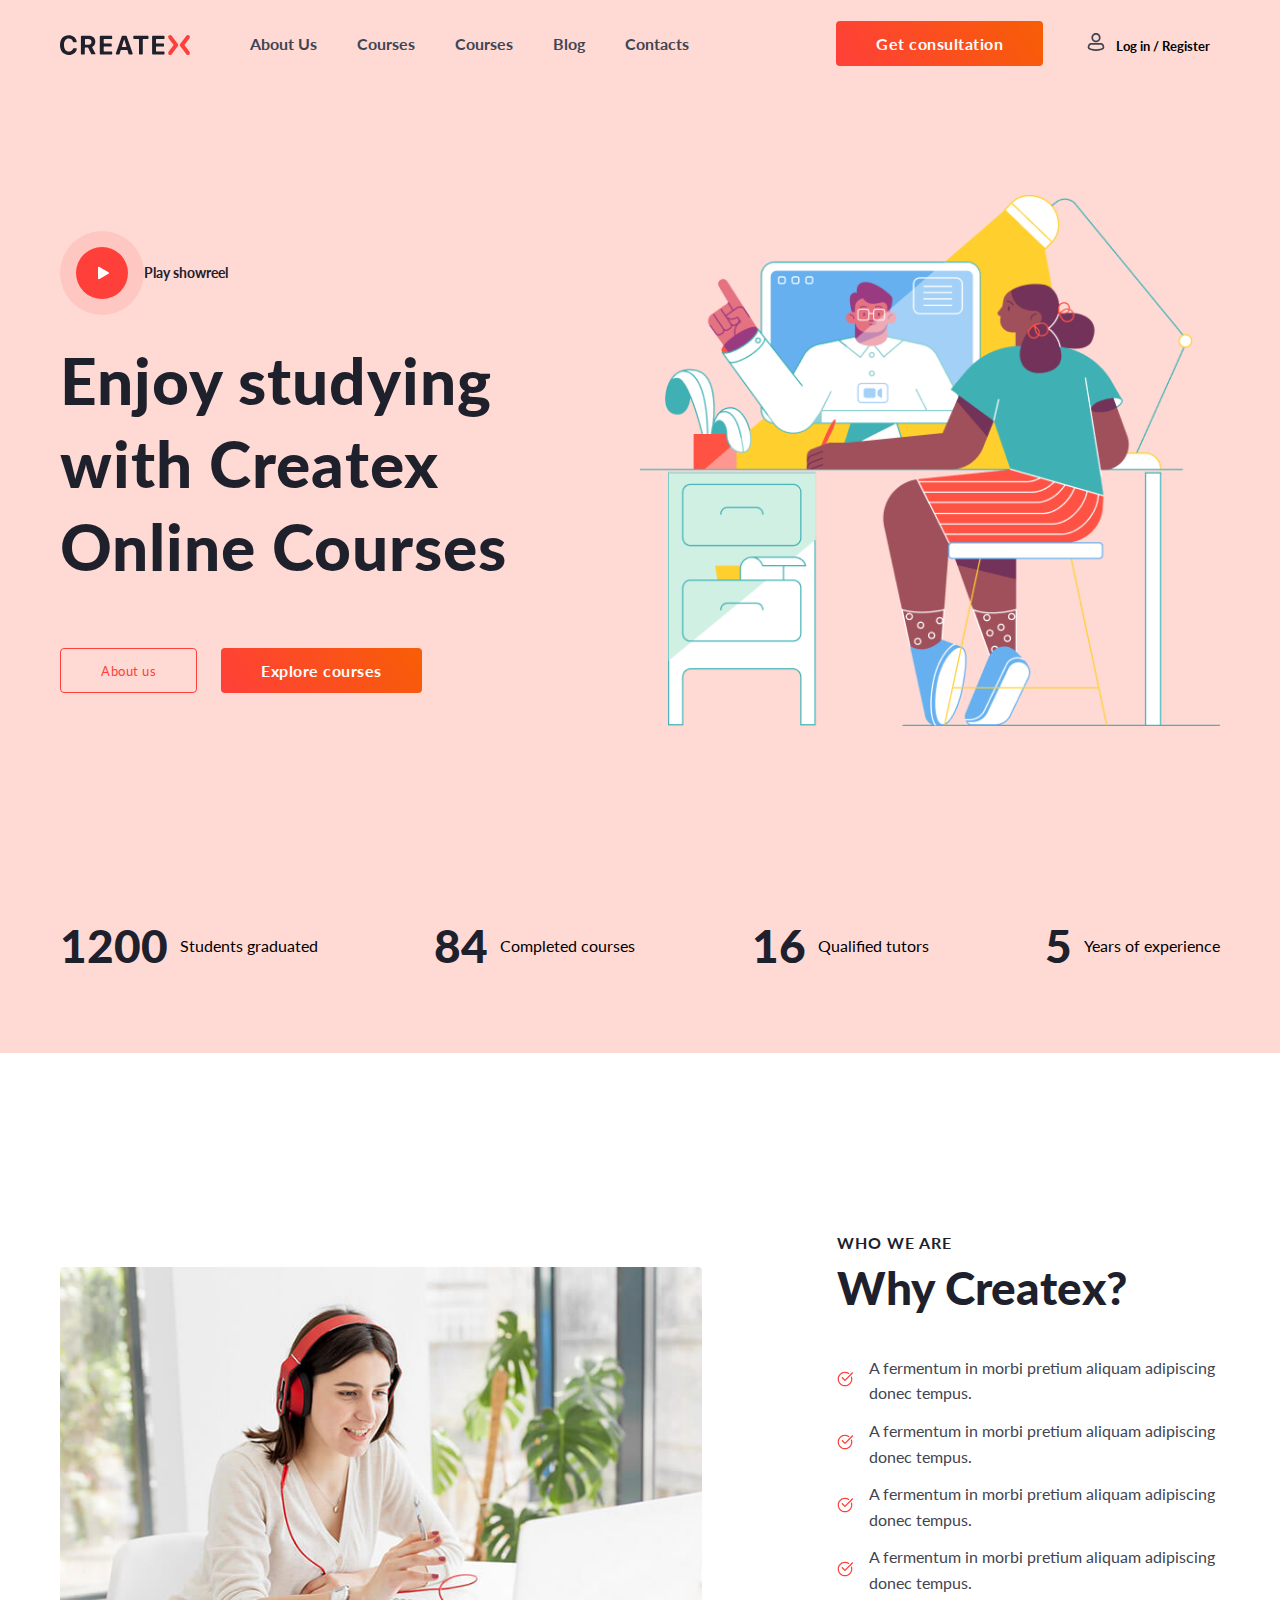
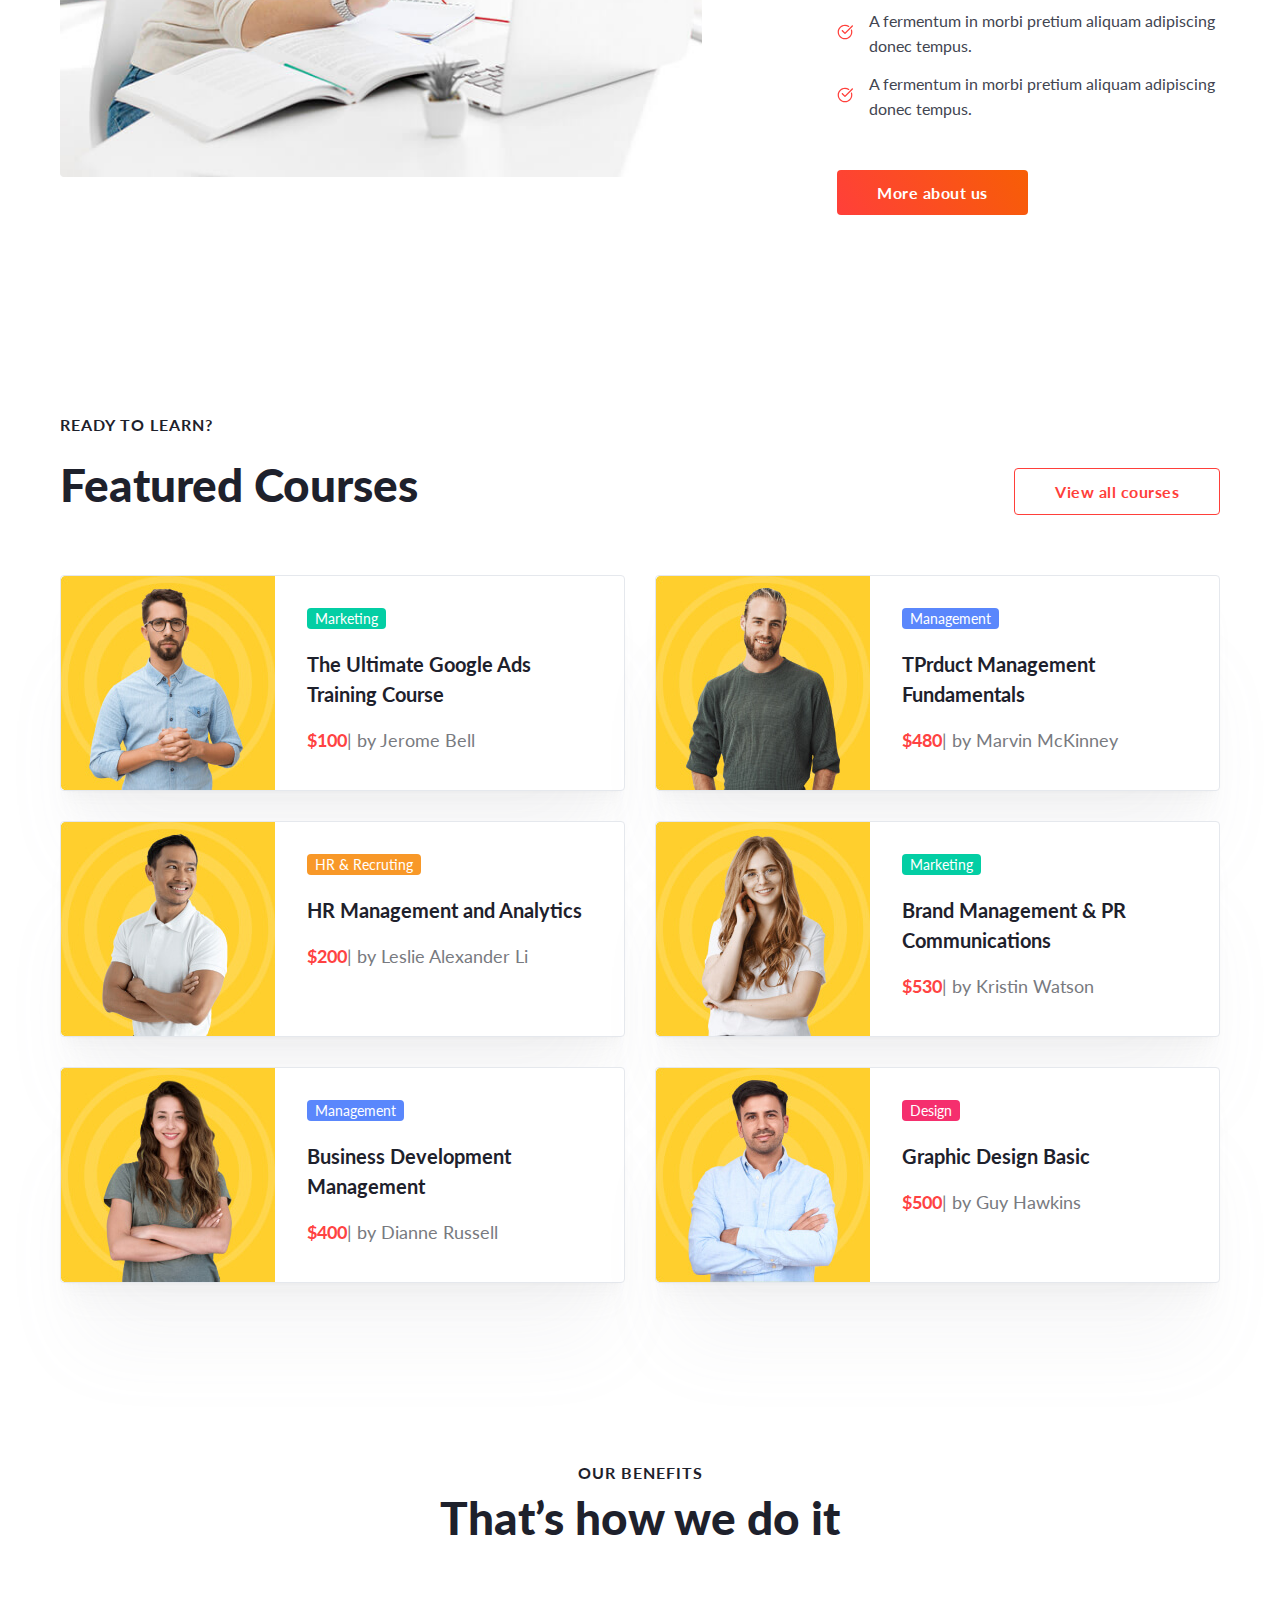
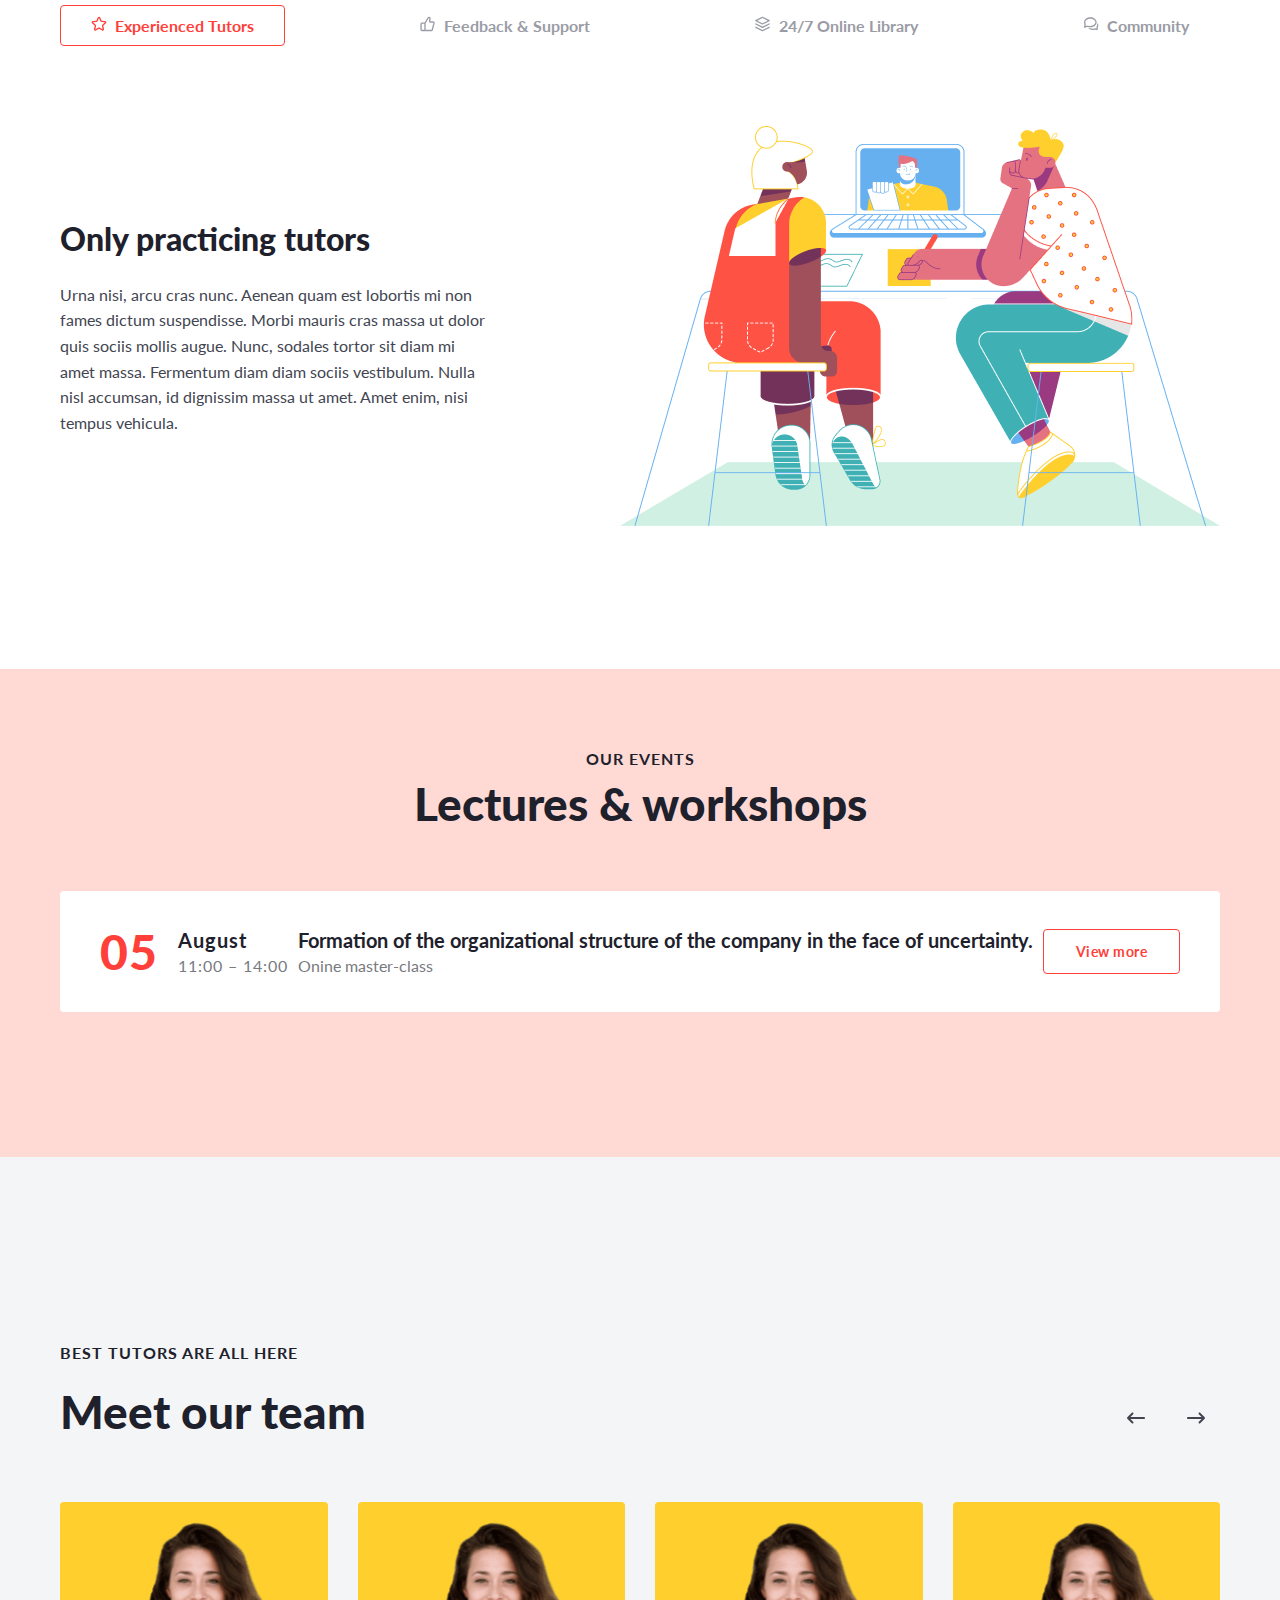
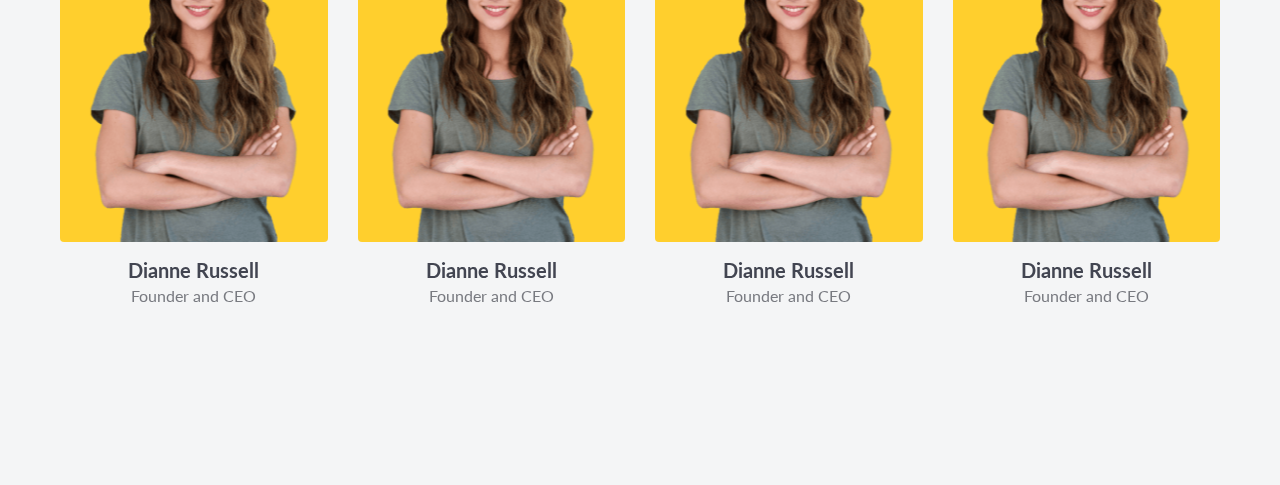
==== index.html @ 66bcf875 "first commit" ====
<!DOCTYPE html>
<html lang="en">
<head>
    <meta charset="UTF-8">
    <meta name="viewport" content="width=device-width, initial-scale=1.0">
    <title>Create X</title>
    <link rel="stylesheet" href="https://cdn.jsdelivr.net/npm/@fancyapps/ui/dist/fancybox.css" />
    <link rel="stylesheet" href="./crs/styles//style.css">
    <link rel="stylesheet" href="https://cdn.jsdelivr.net/npm/swiper@11/swiper-bundle.min.css" />
</head>
<body>
    
    <header class="header">
        <div class="container">
            <nav class="header__nav">
                <div class="header__left">
                    <h1 class="header__title">
                        <img src="./crs/assets/logo.svg" alt="logo">
                    </h1>
                    <div class="header__links">
                        <a href="#" class="header__link">About Us</a>
                        <a href="#" class="header__link">Courses</a>
                        <a href="#" class="header__link">Courses</a>
                        <a href="#" class="header__link">Blog</a>
                        <a href="#" class="header__link">Contacts</a>
                    </div>
                </div>
                <div class="header__right">
                    <button class="btn">
                        Get consultation
                    </button>
                    <button class="header__register">
                       <span class="header__svg">
                        <svg width="18" height="18" viewBox="0 0 18 18" fill="none" xmlns="http://www.w3.org/2000/svg">
                            <path fill-rule="evenodd" clip-rule="evenodd" d="M9.00019 1.70866C7.38936 1.70866 6.08353 3.0145 6.08353 4.62533C6.08353 6.23616 7.38936 7.54199 9.00019 7.54199C10.611 7.54199 11.9169 6.23616 11.9169 4.62533C11.9169 3.0145 10.611 1.70866 9.00019 1.70866ZM4.41686 4.62533C4.41686 2.09402 6.46889 0.0419922 9.00019 0.0419922C11.5315 0.0419922 13.5835 2.09402 13.5835 4.62533C13.5835 7.15663 11.5315 9.20866 9.00019 9.20866C6.46889 9.20866 4.41686 7.15663 4.41686 4.62533Z" fill="#424551"/>
                            <path fill-rule="evenodd" clip-rule="evenodd" d="M4.08691 11.7087C3.50914 11.7087 3.05755 11.99 2.87424 12.3942C2.62053 12.9536 2.39078 13.6196 2.33656 14.2513C2.31233 14.5337 2.43006 14.7418 2.5923 14.8426C3.44993 15.3753 5.43719 16.292 9.00019 16.292C12.5632 16.292 14.5505 15.3753 15.4081 14.8426C15.5703 14.7418 15.6881 14.5337 15.6638 14.2513C15.6096 13.6196 15.3799 12.9536 15.1261 12.3942C14.9428 11.99 14.4912 11.7087 13.9135 11.7087H4.08691ZM1.35639 11.7058C1.86301 10.5887 2.99428 10.042 4.08691 10.042H13.9135C15.0061 10.042 16.1374 10.5887 16.644 11.7058C16.935 12.3474 17.2472 13.2099 17.3244 14.1088C17.3946 14.9273 17.0544 15.7819 16.2876 16.2583C15.1596 16.959 12.8665 17.9587 9.00019 17.9587C5.13386 17.9587 2.84078 16.959 1.71283 16.2583C0.945947 15.7819 0.605747 14.9273 0.676001 14.1088C0.753149 13.2099 1.0654 12.3474 1.35639 11.7058Z" fill="#424551"/>
                            </svg>
                            
                       </span> 
                       Log in / Register
                    </button>
                </div>
            </nav>
        </div>
    </header>

    <main>
        <section class="enjoi">
            <div class="container">
                <div class="enjoi__row">
                    <div class="enjoi__left">
                        <a href="javascript:;" data-fancybox data-type="iframe" data-src="https://www.youtube.com/watch?v=BGErGxjjehs&list=RDCMUCw_09chvmXy_zZJz2Tj2-mg&start_radio=1">
                            <div class="enjoi__left-y">
                                <svg width="84" height="84" viewBox="0 0 84 84" fill="none" xmlns="http://www.w3.org/2000/svg">
                                    <circle opacity="0.12" cx="42" cy="42" r="42" fill="#FF3F3A"/>
                                    <circle cx="42" cy="42" r="26" fill="#FF3F3A"/>
                                    <path d="M48.5 41.134C49.1667 41.5189 49.1667 42.4811 48.5 42.866L39.5 48.0622C38.8333 48.4471 38 47.966 38 47.1962L38 36.8038C38 36.034 38.8333 35.5529 39.5 35.9378L48.5 41.134Z" fill="white"/>
                                    </svg>
                            <span>
                                Play showreel
                            </span>
                        </div>
                        </a>
                        <h2 class="enjoi__left-title">
                            Enjoy studying <br>
                            with Createx <br> Online Courses
                        </h2>
                        <div class="enjoi__left-btns">
                            <button class="enjoi__left-btn">About us</button>
                            <button class="btn">Explore courses</button>
                        </div>
                    </div>
                    <div class="enjoi__right">
                        <img src="./crs/assets/enjoi__right-img.png" alt="" class="enjoi__fight-img">
                    </div>
                </div>
                <div class="enjoi__bottom">
                    <div class="enjoi__bottom-card">
                        <h2 class="enjoi__bottom-title">
                            1200
                        </h2>
                        <p class="enjoi__bottom-text">
                            Students graduated
                        </p>
                    </div>
                    <div class="enjoi__bottom-card">
                        <h2 class="enjoi__bottom-title">
                            84
                        </h2>
                        <p class="enjoi__bottom-text">
                            Completed courses
                        </p>
                    </div>
                    <div class="enjoi__bottom-card">
                        <h2 class="enjoi__bottom-title">
                            16
                        </h2>
                        <p class="enjoi__bottom-text">
                            Qualified tutors
                        </p>
                    </div>
                    <div class="enjoi__bottom-card">
                        <h2 class="enjoi__bottom-title">
                            5
                        </h2>
                        <p class="enjoi__bottom-text">
                            Years of experience
                        </p>
                    </div>
                </div>
            </div>
        </section>
        <section class="question">
            <div class="container">
                <div class="question__row">
                    <div class="question__left">
                        <img src="./crs/assets/question.png" alt="question-img" class="question__left-img">
                    </div>
                    <div class="question__right">
                        <p class="question__suptitle">Who we are</p>
                        <h2 class="question__title">Why Createx?</h2>
                        <ul class="question__list">
                            <li class="question__list-item">
                                <span><svg width="16" height="16" viewBox="0 0 16 16" fill="none" xmlns="http://www.w3.org/2000/svg">
                                <path d="M7.99984 15.3337C12.0432 15.3337 15.3332 12.044 15.3332 8.00033C15.3332 7.30238 15.2357 6.61458 15.0428 5.95588C14.9478 5.63197 14.6096 5.44592 14.2848 5.54096C13.9606 5.6357 13.7751 5.97512 13.8698 6.29903C14.0296 6.84629 14.1109 7.4189 14.1109 8.00033C14.1109 11.3699 11.3695 14.1114 7.99984 14.1114C4.63022 14.1114 1.88873 11.3699 1.88873 8.00033C1.88873 4.63071 4.63022 1.88921 7.99984 1.88921C9.22445 1.88921 10.4027 2.24729 11.4071 2.92449C11.6866 3.11323 12.0668 3.03908 12.2552 2.75948C12.4438 2.47959 12.3703 2.09973 12.0904 1.91115C10.8834 1.09728 9.46898 0.666992 7.99984 0.666992C3.95645 0.666992 0.666504 3.95664 0.666504 8.00033C0.666504 12.044 3.95645 15.3337 7.99984 15.3337Z" fill="#FF3F3A"/>
                                <path d="M14.8617 1.52885L7.99971 8.3905L5.8044 6.19552C5.54399 5.93526 5.12211 5.93526 4.86169 6.19552C4.60144 6.45593 4.60144 6.87781 4.86169 7.13822L7.52836 9.80489C7.65873 9.93526 7.82898 10.0002 7.99971 10.0002C8.17045 10.0002 8.3407 9.93526 8.47107 9.80489L15.8044 2.47156C16.0647 2.21114 16.0647 1.78927 15.8044 1.52885C15.544 1.2686 15.1221 1.2686 14.8617 1.52885Z" fill="#FF3F3A"/>
                                </svg>
                                </span>
                                <p class="question__list-text">A fermentum in morbi pretium aliquam adipiscing donec tempus.</p>
                            </li>
                            <li class="question__list-item">
                                <span><svg width="16" height="16" viewBox="0 0 16 16" fill="none" xmlns="http://www.w3.org/2000/svg">
                                <path d="M7.99984 15.3337C12.0432 15.3337 15.3332 12.044 15.3332 8.00033C15.3332 7.30238 15.2357 6.61458 15.0428 5.95588C14.9478 5.63197 14.6096 5.44592 14.2848 5.54096C13.9606 5.6357 13.7751 5.97512 13.8698 6.29903C14.0296 6.84629 14.1109 7.4189 14.1109 8.00033C14.1109 11.3699 11.3695 14.1114 7.99984 14.1114C4.63022 14.1114 1.88873 11.3699 1.88873 8.00033C1.88873 4.63071 4.63022 1.88921 7.99984 1.88921C9.22445 1.88921 10.4027 2.24729 11.4071 2.92449C11.6866 3.11323 12.0668 3.03908 12.2552 2.75948C12.4438 2.47959 12.3703 2.09973 12.0904 1.91115C10.8834 1.09728 9.46898 0.666992 7.99984 0.666992C3.95645 0.666992 0.666504 3.95664 0.666504 8.00033C0.666504 12.044 3.95645 15.3337 7.99984 15.3337Z" fill="#FF3F3A"/>
                                <path d="M14.8617 1.52885L7.99971 8.3905L5.8044 6.19552C5.54399 5.93526 5.12211 5.93526 4.86169 6.19552C4.60144 6.45593 4.60144 6.87781 4.86169 7.13822L7.52836 9.80489C7.65873 9.93526 7.82898 10.0002 7.99971 10.0002C8.17045 10.0002 8.3407 9.93526 8.47107 9.80489L15.8044 2.47156C16.0647 2.21114 16.0647 1.78927 15.8044 1.52885C15.544 1.2686 15.1221 1.2686 14.8617 1.52885Z" fill="#FF3F3A"/>
                                </svg>
                                </span>
                                <p class="question__list-text">A fermentum in morbi pretium aliquam adipiscing donec tempus.</p>
                            </li>
                            <li class="question__list-item">
                                <span><svg width="16" height="16" viewBox="0 0 16 16" fill="none" xmlns="http://www.w3.org/2000/svg">
                                    <path d="M7.99984 15.3337C12.0432 15.3337 15.3332 12.044 15.3332 8.00033C15.3332 7.30238 15.2357 6.61458 15.0428 5.95588C14.9478 5.63197 14.6096 5.44592 14.2848 5.54096C13.9606 5.6357 13.7751 5.97512 13.8698 6.29903C14.0296 6.84629 14.1109 7.4189 14.1109 8.00033C14.1109 11.3699 11.3695 14.1114 7.99984 14.1114C4.63022 14.1114 1.88873 11.3699 1.88873 8.00033C1.88873 4.63071 4.63022 1.88921 7.99984 1.88921C9.22445 1.88921 10.4027 2.24729 11.4071 2.92449C11.6866 3.11323 12.0668 3.03908 12.2552 2.75948C12.4438 2.47959 12.3703 2.09973 12.0904 1.91115C10.8834 1.09728 9.46898 0.666992 7.99984 0.666992C3.95645 0.666992 0.666504 3.95664 0.666504 8.00033C0.666504 12.044 3.95645 15.3337 7.99984 15.3337Z" fill="#FF3F3A"/>
                                    <path d="M14.8617 1.52885L7.99971 8.3905L5.8044 6.19552C5.54399 5.93526 5.12211 5.93526 4.86169 6.19552C4.60144 6.45593 4.60144 6.87781 4.86169 7.13822L7.52836 9.80489C7.65873 9.93526 7.82898 10.0002 7.99971 10.0002C8.17045 10.0002 8.3407 9.93526 8.47107 9.80489L15.8044 2.47156C16.0647 2.21114 16.0647 1.78927 15.8044 1.52885C15.544 1.2686 15.1221 1.2686 14.8617 1.52885Z" fill="#FF3F3A"/>
                                    </svg>
                                    </span>
                                    <p class="question__list-text">A fermentum in morbi pretium aliquam adipiscing donec tempus.</p>
                                </li>
                                <li class="question__list-item">
                                    <span><svg width="16" height="16" viewBox="0 0 16 16" fill="none" xmlns="http://www.w3.org/2000/svg">
                                    <path d="M7.99984 15.3337C12.0432 15.3337 15.3332 12.044 15.3332 8.00033C15.3332 7.30238 15.2357 6.61458 15.0428 5.95588C14.9478 5.63197 14.6096 5.44592 14.2848 5.54096C13.9606 5.6357 13.7751 5.97512 13.8698 6.29903C14.0296 6.84629 14.1109 7.4189 14.1109 8.00033C14.1109 11.3699 11.3695 14.1114 7.99984 14.1114C4.63022 14.1114 1.88873 11.3699 1.88873 8.00033C1.88873 4.63071 4.63022 1.88921 7.99984 1.88921C9.22445 1.88921 10.4027 2.24729 11.4071 2.92449C11.6866 3.11323 12.0668 3.03908 12.2552 2.75948C12.4438 2.47959 12.3703 2.09973 12.0904 1.91115C10.8834 1.09728 9.46898 0.666992 7.99984 0.666992C3.95645 0.666992 0.666504 3.95664 0.666504 8.00033C0.666504 12.044 3.95645 15.3337 7.99984 15.3337Z" fill="#FF3F3A"/>
                                    <path d="M14.8617 1.52885L7.99971 8.3905L5.8044 6.19552C5.54399 5.93526 5.12211 5.93526 4.86169 6.19552C4.60144 6.45593 4.60144 6.87781 4.86169 7.13822L7.52836 9.80489C7.65873 9.93526 7.82898 10.0002 7.99971 10.0002C8.17045 10.0002 8.3407 9.93526 8.47107 9.80489L15.8044 2.47156C16.0647 2.21114 16.0647 1.78927 15.8044 1.52885C15.544 1.2686 15.1221 1.2686 14.8617 1.52885Z" fill="#FF3F3A"/>
                                    </svg>
                                    </span>
                                    <p class="question__list-text">A fermentum in morbi pretium aliquam adipiscing donec tempus.</p>
                                </li>
                                <li class="question__list-item">
                                    <span><svg width="16" height="16" viewBox="0 0 16 16" fill="none" xmlns="http://www.w3.org/2000/svg">
                                    <path d="M7.99984 15.3337C12.0432 15.3337 15.3332 12.044 15.3332 8.00033C15.3332 7.30238 15.2357 6.61458 15.0428 5.95588C14.9478 5.63197 14.6096 5.44592 14.2848 5.54096C13.9606 5.6357 13.7751 5.97512 13.8698 6.29903C14.0296 6.84629 14.1109 7.4189 14.1109 8.00033C14.1109 11.3699 11.3695 14.1114 7.99984 14.1114C4.63022 14.1114 1.88873 11.3699 1.88873 8.00033C1.88873 4.63071 4.63022 1.88921 7.99984 1.88921C9.22445 1.88921 10.4027 2.24729 11.4071 2.92449C11.6866 3.11323 12.0668 3.03908 12.2552 2.75948C12.4438 2.47959 12.3703 2.09973 12.0904 1.91115C10.8834 1.09728 9.46898 0.666992 7.99984 0.666992C3.95645 0.666992 0.666504 3.95664 0.666504 8.00033C0.666504 12.044 3.95645 15.3337 7.99984 15.3337Z" fill="#FF3F3A"/>
                                    <path d="M14.8617 1.52885L7.99971 8.3905L5.8044 6.19552C5.54399 5.93526 5.12211 5.93526 4.86169 6.19552C4.60144 6.45593 4.60144 6.87781 4.86169 7.13822L7.52836 9.80489C7.65873 9.93526 7.82898 10.0002 7.99971 10.0002C8.17045 10.0002 8.3407 9.93526 8.47107 9.80489L15.8044 2.47156C16.0647 2.21114 16.0647 1.78927 15.8044 1.52885C15.544 1.2686 15.1221 1.2686 14.8617 1.52885Z" fill="#FF3F3A"/>
                        </svg>
                        </span>
                        <p class="question__list-text">A fermentum in morbi pretium aliquam adipiscing donec tempus.</p>
                    </li>
                    <li class="question__list-item">
                        <span><svg width="16" height="16" viewBox="0 0 16 16" fill="none" xmlns="http://www.w3.org/2000/svg">
                        <path d="M7.99984 15.3337C12.0432 15.3337 15.3332 12.044 15.3332 8.00033C15.3332 7.30238 15.2357 6.61458 15.0428 5.95588C14.9478 5.63197 14.6096 5.44592 14.2848 5.54096C13.9606 5.6357 13.7751 5.97512 13.8698 6.29903C14.0296 6.84629 14.1109 7.4189 14.1109 8.00033C14.1109 11.3699 11.3695 14.1114 7.99984 14.1114C4.63022 14.1114 1.88873 11.3699 1.88873 8.00033C1.88873 4.63071 4.63022 1.88921 7.99984 1.88921C9.22445 1.88921 10.4027 2.24729 11.4071 2.92449C11.6866 3.11323 12.0668 3.03908 12.2552 2.75948C12.4438 2.47959 12.3703 2.09973 12.0904 1.91115C10.8834 1.09728 9.46898 0.666992 7.99984 0.666992C3.95645 0.666992 0.666504 3.95664 0.666504 8.00033C0.666504 12.044 3.95645 15.3337 7.99984 15.3337Z" fill="#FF3F3A"/>
                        <path d="M14.8617 1.52885L7.99971 8.3905L5.8044 6.19552C5.54399 5.93526 5.12211 5.93526 4.86169 6.19552C4.60144 6.45593 4.60144 6.87781 4.86169 7.13822L7.52836 9.80489C7.65873 9.93526 7.82898 10.0002 7.99971 10.0002C8.17045 10.0002 8.3407 9.93526 8.47107 9.80489L15.8044 2.47156C16.0647 2.21114 16.0647 1.78927 15.8044 1.52885C15.544 1.2686 15.1221 1.2686 14.8617 1.52885Z" fill="#FF3F3A"/>
                        </svg>
                        </span>
                        <p class="question__list-text">A fermentum in morbi pretium aliquam adipiscing donec tempus.</p>
                    </li>
                </ul>
                <button class="btn">More about us</button>
            </div>
        </div>
    </div>
</section>
        <section class="featured">
    <div class="container">
        <div class="featured__top">
            <h2 class="featured__title">
                <span>Ready to learn?</span>
                Featured Courses
            </h2>
            <button class="btn featured__btn" >
                View all courses
            </button>
        </div>
        <div class="featured__row">
            <div class="featured__card">
                <img src="./crs/assets/card-1.png" alt="" class="featured__card-img">
                <div class="featured__card-info">
                    <p class="featured__card-text green">Marketing</p>
                    <h3 class="featured__card-title">The Ultimate Google Ads Training Course</h3>
                    <p class="featured__card-price">
                        <span>$100</span>|
                        by Jerome Bell
                    </p>
                </div>
            </div>
            <div class="featured__card">
                <img src="./crs/assets/card-5.png" alt="" class="featured__card-img">
                <div class="featured__card-info">
                    <p class="featured__card-text blue">Management</p>
                    <h3 class="featured__card-title">TPrduct Management Fundamentals</h3>
                    <p class="featured__card-price">
                        <span>$480</span>|
                        by Marvin McKinney
                    </p>
                </div>
            </div>
            <div class="featured__card">
                <img src="./crs/assets/card-2.png" alt="" class="featured__card-img">
                <div class="featured__card-info">
                    <p class="featured__card-text oreng">HR & Recruting</p>
                    <h3 class="featured__card-title">HR  Management and Analytics</h3>
                    <p class="featured__card-price">
                        <span>$200</span>|
                        by Leslie Alexander Li
                    </p>
                </div>
            </div>
            <div class="featured__card">
                <img src="./crs/assets/card-3.png" alt="" class="featured__card-img">
                <div class="featured__card-info">
                    <p class="featured__card-text green">Marketing</p>
                    <h3 class="featured__card-title">Brand Management & PR Communications</h3>
                    <p class="featured__card-price">
                        <span>$530</span>|
                        by Kristin Watson
                    </p>
                </div>
            </div>
            <div class="featured__card">
                <img src="./crs/assets/card-4.png" alt="" class="featured__card-img">
                <div class="featured__card-info">
                    <p class="featured__card-text blue">Management</p>
                    <h3 class="featured__card-title">Business Development Management</h3>
                    <p class="featured__card-price">
                        <span>$400</span>|
                        by Dianne Russell
                    </p>
                </div>
            </div>
            <div class="featured__card">
                <img src="./crs/assets/card-6.png" alt="" class="featured__card-img">
                <div class="featured__card-info">
                    <p class="featured__card-text red">Design</p>
                    <h3 class="featured__card-title">Graphic Design Basic</h3>
                    <p class="featured__card-price">
                        <span>$500</span>|
                        by Guy Hawkins
                    </p>
                </div>
            </div>
        </div>
    </div>
</section>
        <section class="benefits">
            <div class="container">
                
                <p class="benefits__suptitle">
                    Our benefits
                </p>
                <h2 class="benefits__title">
                    That’s how we do it
                </h2>
                <div class="tabs">
                    <ul class="benefits__list">
                        <li class="benefits__list-item active">
                            <span><svg width="16" height="16" viewBox="0 0 16 16" fill="none" xmlns="http://www.w3.org/2000/svg">
                                <path fill-rule="evenodd" clip-rule="evenodd" d="M6.77932 1.46709C7.24248 0.398992 8.75719 0.39899 9.22036 1.46709L10.6214 4.69809L14.1273 5.03216C15.2862 5.14259 15.7543 6.58317 14.8816 7.35373L12.2417 9.68466L13.0073 13.1221C13.2604 14.2585 12.035 15.1488 11.0325 14.5569L7.99984 12.7665L4.96721 14.5569C3.96469 15.1488 2.73926 14.2585 2.99236 13.1221L3.75801 9.68466L1.11809 7.35373C0.245398 6.58317 0.71347 5.14259 1.87242 5.03216L5.37824 4.69809L6.77932 1.46709ZM9.40091 5.22735L7.99984 1.99635L6.59876 5.22735C6.406 5.67189 5.98678 5.97647 5.50444 6.02243L1.99861 6.35649L4.63852 8.68743C5.00174 9.00813 5.16186 9.50095 5.05652 9.97389L4.29088 13.4114L7.32351 11.621C7.74075 11.3746 8.25893 11.3746 8.67617 11.621L11.7088 13.4114L10.9432 9.97389C10.8378 9.50095 10.9979 9.00813 11.3612 8.68743L14.0011 6.35649L10.4952 6.02243C10.0129 5.97647 9.59368 5.67189 9.40091 5.22735Z" fill="#FF3F3A"/>
                                </svg>
                            </span>
                            Experienced Tutors
                        </li>
                        <li class="benefits__list-item">
                            <span><svg width="17" height="16" viewBox="0 0 17 16" fill="none" xmlns="http://www.w3.org/2000/svg">
                                <path fill-rule="evenodd" clip-rule="evenodd" d="M9.9547 2.16732C9.86168 2.16732 9.77547 2.21676 9.72843 2.29736L9.72433 2.30438L6.66683 7.26115V13.834H12.3907C12.5135 13.834 12.6198 13.7487 12.6464 13.629L12.6487 13.6186L14.3487 6.97883C14.3798 6.8179 14.2565 6.66732 14.0915 6.66732H11.5002C11.066 6.66732 10.6268 6.52228 10.307 6.21014C9.97075 5.88199 9.81488 5.41203 9.91491 4.90572L10.3941 2.48001C10.4261 2.31806 10.3022 2.16732 10.1372 2.16732H9.9547ZM5.3335 13.834V7.73875H2.97118C2.82739 7.73875 2.7104 7.85476 2.70929 7.99872C2.70929 7.99872 2.70929 7.99872 2.70929 7.99872L2.66684 13.5701C2.66572 13.7154 2.78327 13.834 2.92868 13.834H5.3335ZM5.62809 6.40541L8.58155 1.61731C8.86843 1.13222 9.39032 0.833984 9.9547 0.833984H10.1372C11.1424 0.833984 11.897 1.75237 11.7022 2.73844L11.223 5.16415C11.2144 5.20732 11.22 5.22693 11.2213 5.23124C11.2228 5.23604 11.226 5.24402 11.2383 5.25596C11.2661 5.28317 11.3492 5.33398 11.5002 5.33398H14.0915C15.1121 5.33398 15.8701 6.27923 15.6487 7.27539L15.6464 7.28579L13.9453 13.93C13.7788 14.6537 13.1343 15.1673 12.3907 15.1673H2.92868C2.04298 15.1673 1.32676 14.4457 1.33354 13.56C1.33354 13.56 1.33354 13.56 1.33354 13.56L1.37599 7.98854C1.38271 7.11235 2.09485 6.40541 2.97118 6.40541H5.62809Z" fill="#9A9CA5"/>
                                </svg>
                            </span>
                            Feedback & Support
                        </li>
                        <li class="benefits__list-item">
                            <span><svg width="17" height="16" viewBox="0 0 17 16" fill="none" xmlns="http://www.w3.org/2000/svg">
                                <path fill-rule="evenodd" clip-rule="evenodd" d="M8.20184 0.736397C8.38953 0.642555 8.61044 0.642555 8.79813 0.736397L15.4648 4.06973C15.6906 4.18266 15.8333 4.4135 15.8333 4.66602C15.8333 4.91853 15.6906 5.14937 15.4648 5.2623L8.79813 8.59563C8.61044 8.68948 8.38953 8.68948 8.20184 8.59563L1.53517 5.2623C1.30932 5.14937 1.16665 4.91853 1.16665 4.66602C1.16665 4.4135 1.30932 4.18266 1.53517 4.06973L8.20184 0.736397ZM3.32403 4.66602L8.49998 7.25399L13.6759 4.66602L8.49998 2.07804L3.32403 4.66602Z" fill="#9A9CA5"/>
                                <path fill-rule="evenodd" clip-rule="evenodd" d="M1.23703 7.70121C1.40169 7.37189 1.80214 7.2384 2.13146 7.40306L8.49998 10.5873L14.8685 7.40306C15.1978 7.2384 15.5983 7.37189 15.7629 7.70121C15.9276 8.03052 15.7941 8.43097 15.4648 8.59563L8.79813 11.929C8.61044 12.0228 8.38953 12.0228 8.20184 11.929L1.53517 8.59563C1.20586 8.43097 1.07237 8.03052 1.23703 7.70121Z" fill="#9A9CA5"/>
                                <path fill-rule="evenodd" clip-rule="evenodd" d="M1.23703 11.0345C1.40169 10.7052 1.80214 10.5717 2.13146 10.7364L8.49998 13.9207L14.8685 10.7364C15.1978 10.5717 15.5983 10.7052 15.7629 11.0345C15.9276 11.3639 15.7941 11.7643 15.4648 11.929L8.79813 15.2623C8.61044 15.3561 8.38953 15.3561 8.20184 15.2623L1.53517 11.929C1.20586 11.7643 1.07237 11.3639 1.23703 11.0345Z" fill="#9A9CA5"/>
                                </svg>
                            </span>
                            24/7 Online Library
                        </li>
                        <li class="benefits__list-item">
                            <span><svg width="16" height="16" viewBox="0 0 16 16" fill="none" xmlns="http://www.w3.org/2000/svg">
                                <path fill-rule="evenodd" clip-rule="evenodd" d="M14.6153 7.04557C14.5204 7.70339 14.2954 8.32861 13.9619 8.90355C13.9869 9.0459 13.9997 9.18979 13.9997 9.33429C13.9997 9.83617 13.8543 10.3165 13.5849 10.7529C13.4504 10.9707 13.4158 11.226 13.4025 11.3946C13.3873 11.5879 13.3924 11.7994 13.4062 12.0025C13.4217 12.2304 13.4497 12.4697 13.4818 12.6954C13.2216 12.6196 12.9395 12.5434 12.6704 12.4826C12.4465 12.4321 12.2174 12.3891 12.0099 12.3676C11.8289 12.349 11.5674 12.3345 11.3335 12.4101C10.8221 12.5754 10.2594 12.6676 9.66636 12.6676C8.96109 12.6676 8.31335 12.5424 7.74559 12.325C7.60903 12.3312 7.47147 12.3343 7.33301 12.3343C6.52993 12.3343 5.75701 12.2287 5.03385 12.0335C6.08516 13.2494 7.81828 14.001 9.66636 14.001C10.3883 14.001 11.0812 13.8901 11.7198 13.6864C11.7209 13.6865 11.723 13.6864 11.726 13.6864C11.7424 13.686 11.7879 13.6851 11.8729 13.6939C12.0067 13.7077 12.1786 13.7385 12.377 13.7833C12.7719 13.8724 13.2157 14.0038 13.5615 14.1136C14.2949 14.3464 15.0056 13.7064 14.8745 12.9621C14.8181 12.6418 14.7595 12.2508 14.7365 11.9122C14.7249 11.7419 14.7236 11.6021 14.7317 11.4995C14.7351 11.457 14.7394 11.4304 14.7421 11.4162C15.1172 10.7949 15.333 10.0874 15.333 9.33429C15.333 8.48526 15.0693 7.70995 14.6153 7.04557Z" fill="#9A9CA5"/>
                                <path fill-rule="evenodd" clip-rule="evenodd" d="M3.73109 3.79943C2.83245 4.48662 2.33306 5.38871 2.33306 6.33398C2.33306 6.80534 2.45577 7.25932 2.68599 7.68147C2.77367 7.84226 2.79854 8.00812 2.80744 8.1204C2.81714 8.24283 2.8123 8.36867 2.80166 8.48633C2.78034 8.72191 2.72949 8.98884 2.66849 9.25174C2.59715 9.55927 2.50572 9.88724 2.41296 10.1952C2.76512 10.0672 3.15003 9.93601 3.51493 9.82956C3.80985 9.74352 4.10767 9.66886 4.37274 9.62695C4.60108 9.59084 4.93243 9.55536 5.2177 9.65405C5.85792 9.87555 6.57411 10.0007 7.33306 10.0007C8.76451 10.0007 10.0358 9.55621 10.935 8.86854C11.8337 8.18135 12.3331 7.27926 12.3331 6.33398C12.3331 5.38871 11.8337 4.48662 10.935 3.79943C10.0358 3.11176 8.76451 2.66732 7.33306 2.66732C5.90162 2.66732 4.63034 3.11176 3.73109 3.79943ZM2.92116 2.74028C4.07283 1.85959 5.63489 1.33398 7.33306 1.33398C9.03123 1.33398 10.5933 1.85959 11.745 2.74028C12.8973 3.62145 13.6664 4.88602 13.6664 6.33398C13.6664 7.78194 12.8973 9.04652 11.745 9.92769C10.5933 10.8084 9.03123 11.334 7.33306 11.334C6.43769 11.334 5.58244 11.188 4.80591 10.9224C4.80513 10.9246 4.74215 10.9184 4.58098 10.9439C4.39521 10.9733 4.15809 11.0308 3.88836 11.1095C3.35138 11.2662 2.74835 11.4878 2.28902 11.6666C1.49327 11.9763 0.682633 11.212 0.95074 10.3979C1.09284 9.96647 1.26043 9.42121 1.36966 8.95041C1.42468 8.71324 1.46039 8.51384 1.47375 8.36618C1.47839 8.31492 1.47958 8.27756 1.47932 8.2523C1.17246 7.66592 0.99973 7.01748 0.99973 6.33398C0.99973 4.88602 1.76887 3.62145 2.92116 2.74028Z" fill="#9A9CA5"/>
                                </svg>
                            </span>
                            Community
                        </li>
                    </ul>
                    <div class="benefits__content active">
                        <div class="benefits__info">
                            <h3 class="benefits__info-title">
                                Only practicing tutors
                            </h3>
                            <p class="benefits__info-desc">
                                Urna nisi, arcu cras nunc. Aenean quam est lobortis mi non fames dictum suspendisse. Morbi mauris cras massa ut dolor quis sociis mollis augue. Nunc, sodales tortor sit diam mi amet massa. Fermentum diam diam sociis vestibulum. Nulla nisl accumsan, id dignissim massa ut amet. Amet enim, nisi tempus vehicula.
                            </p>
                        </div>
                        <div class="benefits__right">
                            <img src="./crs/assets/benefits__img.png" alt="" class="benefits__img">
                        </div>
                    </div>
                    <div class="benefits__content">
                        <div class="benefits__info">
                            <h3 class="benefits__info-title">
                                Only practicing tutors2
                            </h3>
                            <p class="benefits__info-desc">
                                Urna nisi, arcu cras nunc. Aenean quam est lobortis mi non fames dictum suspendisse. Morbi mauris cras massa ut dolor quis sociis mollis augue. Nunc, sodales tortor sit diam mi amet massa. Fermentum diam diam sociis vestibulum. Nulla nisl accumsan, id dignissim massa ut amet. Amet enim, nisi tempus vehicula.
                            </p>
                        </div>
                        <div class="benefits__right">
                            <img src="./crs/assets/benefits__img.png" alt="" class="benefits__img">
                        </div>
                    </div>
                    <div class="benefits__content">
                        <div class="benefits__info">
                            <h3 class="benefits__info-title">
                                Only practicing tutors3
                            </h3>
                            <p class="benefits__info-desc">
                                Urna nisi, arcu cras nunc. Aenean quam est lobortis mi non fames dictum suspendisse. Morbi mauris cras massa ut dolor quis sociis mollis augue. Nunc, sodales tortor sit diam mi amet massa. Fermentum diam diam sociis vestibulum. Nulla nisl accumsan, id dignissim massa ut amet. Amet enim, nisi tempus vehicula.
                            </p>
                        </div>
                        <div class="benefits__right">
                            <img src="./crs/assets/benefits__img.png" alt="" class="benefits__img">
                        </div>
                    </div>
                    <div class="benefits__content">
                        <div class="benefits__info">
                            <h3 class="benefits__info-title">
                                Only practicing tutors4
                            </h3>
                            <p class="benefits__info-desc">
                                Urna nisi, arcu cras nunc. Aenean quam est lobortis mi non fames dictum suspendisse. Morbi mauris cras massa ut dolor quis sociis mollis augue. Nunc, sodales tortor sit diam mi amet massa. Fermentum diam diam sociis vestibulum. Nulla nisl accumsan, id dignissim massa ut amet. Amet enim, nisi tempus vehicula.
                            </p>
                        </div>
                        <div class="benefits__right">
                            <img src="./crs/assets/benefits__img.png" alt="" class="benefits__img">
                        </div>
                    </div>
                </div>
                 
            </div>
        </section>

        <section class="events">
            <div class="container">
                <p class="benefits__suptitle">
                    Our Events
                </p>
                <h2 class="benefits__title">
                    Lectures & workshops
                </h2>

                <ul class="events__list">
                    <li class="events__list-item">
                        <div class="events__date">
                            05
                            <p class="events__date-info">
                                August
                                <span>11:00 – 14:00</span>
                            </p>
                            
                        </div>
                        <p class="events__info">
                            Formation of the organizational structure of the company in the face of uncertainty.
                            <span>Onine master-class</span>
                        </p>
                        <button class="events__btn">
                            View more
                        </button>
                    </li>
                </ul>
            </div>
        </section>

        <section class="team">
    <div class="container">
        <div class="featured__top">
            <h2 class="featured__title">
                <span>Best tutors are all here</span>
                Meet our team
            </h2>

            <div class="team__btns">
                <div class="team__prev">
                    <svg width="24" height="24" viewBox="0 0 24 24" fill="none" xmlns="http://www.w3.org/2000/svg">
                        <path fill-rule="evenodd" clip-rule="evenodd" d="M9.20711 17.2071C8.81658 17.5976 8.18342 17.5976 7.79289 17.2071L3.29289 12.7071C2.90237 12.3166 2.90237 11.6834 3.29289 11.2929L7.79289 6.79289C8.18342 6.40237 8.81658 6.40237 9.20711 6.79289C9.59763 7.18342 9.59763 7.81658 9.20711 8.20711L6.41421 11L20 11C20.5523 11 21 11.4477 21 12C21 12.5523 20.5523 13 20 13L6.41421 13L9.20711 15.7929C9.59763 16.1834 9.59763 16.8166 9.20711 17.2071Z" fill="#424551"/>
                    </svg>                        
                </div>
                <div class="team__next">
                    <svg width="24" height="24" viewBox="0 0 24 24" fill="none" xmlns="http://www.w3.org/2000/svg">
                        <path fill-rule="evenodd" clip-rule="evenodd" d="M14.7929 6.79289C15.1834 6.40237 15.8166 6.40237 16.2071 6.79289L20.7071 11.2929C21.0976 11.6834 21.0976 12.3166 20.7071 12.7071L16.2071 17.2071C15.8166 17.5976 15.1834 17.5976 14.7929 17.2071C14.4024 16.8166 14.4024 16.1834 14.7929 15.7929L17.5858 13H4C3.44772 13 3 12.5523 3 12C3 11.4477 3.44772 11 4 11H17.5858L14.7929 8.20711C14.4024 7.81658 14.4024 7.18342 14.7929 6.79289Z" fill="white"/>
                     </svg>                        
                </div>
            </div>
        </div>
        <div class="swiper team__swiper">
            <div class="swiper-wrapper">
                <div class="swiper-slide">
                    <div class="team__card">
                    <div class="team__card-block">
                        <img src="./crs/assets/tema1.jpg" alt="" class="team__card-img">
                        <div class="team__card-icons">
                            <a href="" class="team__card-icon">
                                <svg width="20" height="20" viewBox="0 0 20 20" fill="none" xmlns="http://www.w3.org/2000/svg">
                                    <g opacity="0.6">
                                    <path d="M14.6359 0.837799L12.3215 0.833984C9.72134 0.833984 8.04102 2.60489 8.04102 5.34584V7.42611H5.71401C5.51293 7.42611 5.3501 7.59357 5.3501 7.80013V10.8142C5.3501 11.0208 5.51312 11.188 5.71401 11.188H8.04102V18.7935C8.04102 19 8.20386 19.1673 8.40494 19.1673H11.441C11.6421 19.1673 11.8049 18.9999 11.8049 18.7935V11.188H14.5258C14.7268 11.188 14.8897 11.0208 14.8897 10.8142L14.8908 7.80013C14.8908 7.70095 14.8524 7.60597 14.7842 7.53578C14.7161 7.46559 14.6232 7.42611 14.5267 7.42611H11.8049V5.66264C11.8049 4.81505 12.0016 4.38476 13.0764 4.38476L14.6355 4.38419C14.8364 4.38419 14.9992 4.21673 14.9992 4.01037V1.21163C14.9992 1.00545 14.8366 0.83818 14.6359 0.837799Z" fill="white"/>
                                    </g>
                                    </svg>                            
                            </a>
                            <a href="" class="team__card-icon"><svg width="20" height="20" viewBox="0 0 20 20" fill="none" xmlns="http://www.w3.org/2000/svg">
                                <g opacity="0.6">
                                <path d="M18.3169 6.56606C18.2778 5.6805 18.1346 5.07168 17.9295 4.54413C17.7178 3.98415 17.3923 3.4828 16.9657 3.06603C16.5489 2.64277 16.0443 2.31388 15.4908 2.10555C14.9602 1.90041 14.3545 1.7572 13.469 1.71816C12.5768 1.67581 12.2936 1.66602 10.0308 1.66602C7.76794 1.66602 7.48471 1.67581 6.59584 1.71485C5.71028 1.7539 5.10146 1.89723 4.57404 2.10225C4.01393 2.31388 3.51258 2.63946 3.09581 3.06603C2.67255 3.4828 2.34379 3.98746 2.13534 4.54095C1.9302 5.07168 1.78699 5.67719 1.74795 6.56275C1.70559 7.45493 1.6958 7.73816 1.6958 10.001C1.6958 12.2638 1.70559 12.547 1.74464 13.4359C1.78368 14.3215 1.92702 14.9303 2.13216 15.4578C2.34379 16.0178 2.67255 16.5191 3.09581 16.9359C3.51258 17.3592 4.01724 17.6881 4.57073 17.8964C5.10146 18.1015 5.70697 18.2447 6.59266 18.2838C7.4814 18.323 7.76476 18.3326 10.0276 18.3326C12.2904 18.3326 12.5736 18.323 13.4625 18.2838C14.348 18.2447 14.9569 18.1015 15.4843 17.8964C16.6044 17.4633 17.4899 16.5778 17.923 15.4578C18.128 14.9271 18.2713 14.3215 18.3104 13.4359C18.3494 12.547 18.3592 12.2638 18.3592 10.001C18.3592 7.73816 18.3559 7.45493 18.3169 6.56606ZM16.816 13.3708C16.7801 14.1847 16.6434 14.6243 16.5295 14.9173C16.2494 15.6434 15.6731 16.2196 14.9471 16.4997C14.654 16.6136 14.2113 16.7504 13.4005 16.7861C12.5215 16.8253 12.2578 16.8349 10.0341 16.8349C7.81029 16.8349 7.54334 16.8253 6.66744 16.7861C5.85348 16.7504 5.41394 16.6136 5.12092 16.4997C4.7596 16.3661 4.43071 16.1545 4.16375 15.8778C3.88701 15.6075 3.67538 15.2819 3.54184 14.9206C3.42788 14.6276 3.29116 14.1847 3.25542 13.3741C3.21625 12.495 3.20659 12.2312 3.20659 10.0075C3.20659 7.7837 3.21625 7.51674 3.25542 6.64097C3.29116 5.82701 3.42788 5.38747 3.54184 5.09444C3.67538 4.733 3.88701 4.40423 4.16706 4.13715C4.43719 3.8604 4.76278 3.64877 5.12423 3.51536C5.41725 3.40141 5.8601 3.26469 6.67075 3.22882C7.54983 3.18978 7.8136 3.17998 10.0372 3.17998C12.2643 3.17998 12.528 3.18978 13.4039 3.22882C14.2178 3.26469 14.6573 3.40141 14.9504 3.51536C15.3117 3.64877 15.6406 3.8604 15.9075 4.13715C16.1843 4.40741 16.3959 4.733 16.5295 5.09444C16.6434 5.38747 16.7801 5.83019 16.816 6.64097C16.855 7.52005 16.8648 7.7837 16.8648 10.0075C16.8648 12.2312 16.855 12.4917 16.816 13.3708Z" fill="white"/>
                                <path d="M10.0307 5.71954C7.66708 5.71954 5.74931 7.63719 5.74931 10.001C5.74931 12.3648 7.66708 14.2824 10.0307 14.2824C12.3945 14.2824 14.3122 12.3648 14.3122 10.001C14.3122 7.63719 12.3945 5.71954 10.0307 5.71954ZM10.0307 12.7782C8.49732 12.7782 7.25349 11.5345 7.25349 10.001C7.25349 8.46743 8.49732 7.22372 10.0307 7.22372C11.5643 7.22372 12.808 8.46743 12.808 10.001C12.808 11.5345 11.5643 12.7782 10.0307 12.7782Z" fill="white"/>
                                <path d="M15.4811 5.55027C15.4811 6.10223 15.0336 6.54979 14.4815 6.54979C13.9295 6.54979 13.482 6.10223 13.482 5.55027C13.482 4.99817 13.9295 4.55074 14.4815 4.55074C15.0336 4.55074 15.4811 4.99817 15.4811 5.55027Z" fill="white"/>
                                </g>
                                </svg>
                                </a>
                            <a href="" class="team__card-icon">
                                <svg width="20" height="20" viewBox="0 0 20 20" fill="none" xmlns="http://www.w3.org/2000/svg">
                                    <path d="M18.329 18.3327L18.3332 18.332V12.2195C18.3332 9.22921 17.6894 6.92574 14.1936 6.92574C12.513 6.92574 11.3853 7.84796 10.9248 8.72227H10.8762V7.2049H7.56163V18.332H11.013V12.8223C11.013 11.3716 11.288 9.9688 13.0846 9.9688C14.8547 9.9688 14.8811 11.6244 14.8811 12.9153V18.3327H18.329Z" fill="white"/>
                                    <path d="M1.9415 7.2056H5.39706V18.3327H1.9415V7.2056Z" fill="white"/>
                                    <path d="M3.66789 1.66602C2.56303 1.66602 1.6665 2.56254 1.6665 3.6674C1.6665 4.77227 2.56303 5.68754 3.66789 5.68754C4.77275 5.68754 5.66928 4.77227 5.66928 3.6674C5.66859 2.56254 4.77206 1.66602 3.66789 1.66602Z" fill="white"/>
                                    </svg>
                            </a>
                        </div>
                    </div>
                    <h3 class="team__card-title">
                        Dianne Russell
                    </h3>
                    <p class="team__card-desc">
                        Founder and CEO
                    </p>
                    </div>
                </div>
                <div class="swiper-slide">
                    <div class="team__card">
                    <div class="team__card-block">
                        <img src="./crs/assets/tema1.jpg" alt="" class="team__card-img">
                        <div class="team__card-icons">
                            <a href="" class="team__card-icon">
                                <svg width="20" height="20" viewBox="0 0 20 20" fill="none" xmlns="http://www.w3.org/2000/svg">
                                    <g opacity="0.6">
                                    <path d="M14.6359 0.837799L12.3215 0.833984C9.72134 0.833984 8.04102 2.60489 8.04102 5.34584V7.42611H5.71401C5.51293 7.42611 5.3501 7.59357 5.3501 7.80013V10.8142C5.3501 11.0208 5.51312 11.188 5.71401 11.188H8.04102V18.7935C8.04102 19 8.20386 19.1673 8.40494 19.1673H11.441C11.6421 19.1673 11.8049 18.9999 11.8049 18.7935V11.188H14.5258C14.7268 11.188 14.8897 11.0208 14.8897 10.8142L14.8908 7.80013C14.8908 7.70095 14.8524 7.60597 14.7842 7.53578C14.7161 7.46559 14.6232 7.42611 14.5267 7.42611H11.8049V5.66264C11.8049 4.81505 12.0016 4.38476 13.0764 4.38476L14.6355 4.38419C14.8364 4.38419 14.9992 4.21673 14.9992 4.01037V1.21163C14.9992 1.00545 14.8366 0.83818 14.6359 0.837799Z" fill="white"/>
                                    </g>
                                    </svg>                            
                            </a>
                            <a href="" class="team__card-icon"><svg width="20" height="20" viewBox="0 0 20 20" fill="none" xmlns="http://www.w3.org/2000/svg">
                                <g opacity="0.6">
                                <path d="M18.3169 6.56606C18.2778 5.6805 18.1346 5.07168 17.9295 4.54413C17.7178 3.98415 17.3923 3.4828 16.9657 3.06603C16.5489 2.64277 16.0443 2.31388 15.4908 2.10555C14.9602 1.90041 14.3545 1.7572 13.469 1.71816C12.5768 1.67581 12.2936 1.66602 10.0308 1.66602C7.76794 1.66602 7.48471 1.67581 6.59584 1.71485C5.71028 1.7539 5.10146 1.89723 4.57404 2.10225C4.01393 2.31388 3.51258 2.63946 3.09581 3.06603C2.67255 3.4828 2.34379 3.98746 2.13534 4.54095C1.9302 5.07168 1.78699 5.67719 1.74795 6.56275C1.70559 7.45493 1.6958 7.73816 1.6958 10.001C1.6958 12.2638 1.70559 12.547 1.74464 13.4359C1.78368 14.3215 1.92702 14.9303 2.13216 15.4578C2.34379 16.0178 2.67255 16.5191 3.09581 16.9359C3.51258 17.3592 4.01724 17.6881 4.57073 17.8964C5.10146 18.1015 5.70697 18.2447 6.59266 18.2838C7.4814 18.323 7.76476 18.3326 10.0276 18.3326C12.2904 18.3326 12.5736 18.323 13.4625 18.2838C14.348 18.2447 14.9569 18.1015 15.4843 17.8964C16.6044 17.4633 17.4899 16.5778 17.923 15.4578C18.128 14.9271 18.2713 14.3215 18.3104 13.4359C18.3494 12.547 18.3592 12.2638 18.3592 10.001C18.3592 7.73816 18.3559 7.45493 18.3169 6.56606ZM16.816 13.3708C16.7801 14.1847 16.6434 14.6243 16.5295 14.9173C16.2494 15.6434 15.6731 16.2196 14.9471 16.4997C14.654 16.6136 14.2113 16.7504 13.4005 16.7861C12.5215 16.8253 12.2578 16.8349 10.0341 16.8349C7.81029 16.8349 7.54334 16.8253 6.66744 16.7861C5.85348 16.7504 5.41394 16.6136 5.12092 16.4997C4.7596 16.3661 4.43071 16.1545 4.16375 15.8778C3.88701 15.6075 3.67538 15.2819 3.54184 14.9206C3.42788 14.6276 3.29116 14.1847 3.25542 13.3741C3.21625 12.495 3.20659 12.2312 3.20659 10.0075C3.20659 7.7837 3.21625 7.51674 3.25542 6.64097C3.29116 5.82701 3.42788 5.38747 3.54184 5.09444C3.67538 4.733 3.88701 4.40423 4.16706 4.13715C4.43719 3.8604 4.76278 3.64877 5.12423 3.51536C5.41725 3.40141 5.8601 3.26469 6.67075 3.22882C7.54983 3.18978 7.8136 3.17998 10.0372 3.17998C12.2643 3.17998 12.528 3.18978 13.4039 3.22882C14.2178 3.26469 14.6573 3.40141 14.9504 3.51536C15.3117 3.64877 15.6406 3.8604 15.9075 4.13715C16.1843 4.40741 16.3959 4.733 16.5295 5.09444C16.6434 5.38747 16.7801 5.83019 16.816 6.64097C16.855 7.52005 16.8648 7.7837 16.8648 10.0075C16.8648 12.2312 16.855 12.4917 16.816 13.3708Z" fill="white"/>
                                <path d="M10.0307 5.71954C7.66708 5.71954 5.74931 7.63719 5.74931 10.001C5.74931 12.3648 7.66708 14.2824 10.0307 14.2824C12.3945 14.2824 14.3122 12.3648 14.3122 10.001C14.3122 7.63719 12.3945 5.71954 10.0307 5.71954ZM10.0307 12.7782C8.49732 12.7782 7.25349 11.5345 7.25349 10.001C7.25349 8.46743 8.49732 7.22372 10.0307 7.22372C11.5643 7.22372 12.808 8.46743 12.808 10.001C12.808 11.5345 11.5643 12.7782 10.0307 12.7782Z" fill="white"/>
                                <path d="M15.4811 5.55027C15.4811 6.10223 15.0336 6.54979 14.4815 6.54979C13.9295 6.54979 13.482 6.10223 13.482 5.55027C13.482 4.99817 13.9295 4.55074 14.4815 4.55074C15.0336 4.55074 15.4811 4.99817 15.4811 5.55027Z" fill="white"/>
                                </g>
                                </svg>
                                </a>
                            <a href="" class="team__card-icon">
                                <svg width="20" height="20" viewBox="0 0 20 20" fill="none" xmlns="http://www.w3.org/2000/svg">
                                    <path d="M18.329 18.3327L18.3332 18.332V12.2195C18.3332 9.22921 17.6894 6.92574 14.1936 6.92574C12.513 6.92574 11.3853 7.84796 10.9248 8.72227H10.8762V7.2049H7.56163V18.332H11.013V12.8223C11.013 11.3716 11.288 9.9688 13.0846 9.9688C14.8547 9.9688 14.8811 11.6244 14.8811 12.9153V18.3327H18.329Z" fill="white"/>
                                    <path d="M1.9415 7.2056H5.39706V18.3327H1.9415V7.2056Z" fill="white"/>
                                    <path d="M3.66789 1.66602C2.56303 1.66602 1.6665 2.56254 1.6665 3.6674C1.6665 4.77227 2.56303 5.68754 3.66789 5.68754C4.77275 5.68754 5.66928 4.77227 5.66928 3.6674C5.66859 2.56254 4.77206 1.66602 3.66789 1.66602Z" fill="white"/>
                                    </svg>
                            </a>
                        </div>
                    </div>
                    <h3 class="team__card-title">
                        Dianne Russell
                    </h3>
                    <p class="team__card-desc">
                        Founder and CEO
                    </p>
                    </div>
                </div>
                <div class="swiper-slide">
                    <div class="team__card">
                    <div class="team__card-block">
                        <img src="./crs/assets/tema1.jpg" alt="" class="team__card-img">
                        <div class="team__card-icons">
                            <a href="" class="team__card-icon">
                                <svg width="20" height="20" viewBox="0 0 20 20" fill="none" xmlns="http://www.w3.org/2000/svg">
                                    <g opacity="0.6">
                                    <path d="M14.6359 0.837799L12.3215 0.833984C9.72134 0.833984 8.04102 2.60489 8.04102 5.34584V7.42611H5.71401C5.51293 7.42611 5.3501 7.59357 5.3501 7.80013V10.8142C5.3501 11.0208 5.51312 11.188 5.71401 11.188H8.04102V18.7935C8.04102 19 8.20386 19.1673 8.40494 19.1673H11.441C11.6421 19.1673 11.8049 18.9999 11.8049 18.7935V11.188H14.5258C14.7268 11.188 14.8897 11.0208 14.8897 10.8142L14.8908 7.80013C14.8908 7.70095 14.8524 7.60597 14.7842 7.53578C14.7161 7.46559 14.6232 7.42611 14.5267 7.42611H11.8049V5.66264C11.8049 4.81505 12.0016 4.38476 13.0764 4.38476L14.6355 4.38419C14.8364 4.38419 14.9992 4.21673 14.9992 4.01037V1.21163C14.9992 1.00545 14.8366 0.83818 14.6359 0.837799Z" fill="white"/>
                                    </g>
                                    </svg>                            
                            </a>
                            <a href="" class="team__card-icon"><svg width="20" height="20" viewBox="0 0 20 20" fill="none" xmlns="http://www.w3.org/2000/svg">
                                <g opacity="0.6">
                                <path d="M18.3169 6.56606C18.2778 5.6805 18.1346 5.07168 17.9295 4.54413C17.7178 3.98415 17.3923 3.4828 16.9657 3.06603C16.5489 2.64277 16.0443 2.31388 15.4908 2.10555C14.9602 1.90041 14.3545 1.7572 13.469 1.71816C12.5768 1.67581 12.2936 1.66602 10.0308 1.66602C7.76794 1.66602 7.48471 1.67581 6.59584 1.71485C5.71028 1.7539 5.10146 1.89723 4.57404 2.10225C4.01393 2.31388 3.51258 2.63946 3.09581 3.06603C2.67255 3.4828 2.34379 3.98746 2.13534 4.54095C1.9302 5.07168 1.78699 5.67719 1.74795 6.56275C1.70559 7.45493 1.6958 7.73816 1.6958 10.001C1.6958 12.2638 1.70559 12.547 1.74464 13.4359C1.78368 14.3215 1.92702 14.9303 2.13216 15.4578C2.34379 16.0178 2.67255 16.5191 3.09581 16.9359C3.51258 17.3592 4.01724 17.6881 4.57073 17.8964C5.10146 18.1015 5.70697 18.2447 6.59266 18.2838C7.4814 18.323 7.76476 18.3326 10.0276 18.3326C12.2904 18.3326 12.5736 18.323 13.4625 18.2838C14.348 18.2447 14.9569 18.1015 15.4843 17.8964C16.6044 17.4633 17.4899 16.5778 17.923 15.4578C18.128 14.9271 18.2713 14.3215 18.3104 13.4359C18.3494 12.547 18.3592 12.2638 18.3592 10.001C18.3592 7.73816 18.3559 7.45493 18.3169 6.56606ZM16.816 13.3708C16.7801 14.1847 16.6434 14.6243 16.5295 14.9173C16.2494 15.6434 15.6731 16.2196 14.9471 16.4997C14.654 16.6136 14.2113 16.7504 13.4005 16.7861C12.5215 16.8253 12.2578 16.8349 10.0341 16.8349C7.81029 16.8349 7.54334 16.8253 6.66744 16.7861C5.85348 16.7504 5.41394 16.6136 5.12092 16.4997C4.7596 16.3661 4.43071 16.1545 4.16375 15.8778C3.88701 15.6075 3.67538 15.2819 3.54184 14.9206C3.42788 14.6276 3.29116 14.1847 3.25542 13.3741C3.21625 12.495 3.20659 12.2312 3.20659 10.0075C3.20659 7.7837 3.21625 7.51674 3.25542 6.64097C3.29116 5.82701 3.42788 5.38747 3.54184 5.09444C3.67538 4.733 3.88701 4.40423 4.16706 4.13715C4.43719 3.8604 4.76278 3.64877 5.12423 3.51536C5.41725 3.40141 5.8601 3.26469 6.67075 3.22882C7.54983 3.18978 7.8136 3.17998 10.0372 3.17998C12.2643 3.17998 12.528 3.18978 13.4039 3.22882C14.2178 3.26469 14.6573 3.40141 14.9504 3.51536C15.3117 3.64877 15.6406 3.8604 15.9075 4.13715C16.1843 4.40741 16.3959 4.733 16.5295 5.09444C16.6434 5.38747 16.7801 5.83019 16.816 6.64097C16.855 7.52005 16.8648 7.7837 16.8648 10.0075C16.8648 12.2312 16.855 12.4917 16.816 13.3708Z" fill="white"/>
                                <path d="M10.0307 5.71954C7.66708 5.71954 5.74931 7.63719 5.74931 10.001C5.74931 12.3648 7.66708 14.2824 10.0307 14.2824C12.3945 14.2824 14.3122 12.3648 14.3122 10.001C14.3122 7.63719 12.3945 5.71954 10.0307 5.71954ZM10.0307 12.7782C8.49732 12.7782 7.25349 11.5345 7.25349 10.001C7.25349 8.46743 8.49732 7.22372 10.0307 7.22372C11.5643 7.22372 12.808 8.46743 12.808 10.001C12.808 11.5345 11.5643 12.7782 10.0307 12.7782Z" fill="white"/>
                                <path d="M15.4811 5.55027C15.4811 6.10223 15.0336 6.54979 14.4815 6.54979C13.9295 6.54979 13.482 6.10223 13.482 5.55027C13.482 4.99817 13.9295 4.55074 14.4815 4.55074C15.0336 4.55074 15.4811 4.99817 15.4811 5.55027Z" fill="white"/>
                                </g>
                                </svg>
                                </a>
                            <a href="" class="team__card-icon">
                                <svg width="20" height="20" viewBox="0 0 20 20" fill="none" xmlns="http://www.w3.org/2000/svg">
                                    <path d="M18.329 18.3327L18.3332 18.332V12.2195C18.3332 9.22921 17.6894 6.92574 14.1936 6.92574C12.513 6.92574 11.3853 7.84796 10.9248 8.72227H10.8762V7.2049H7.56163V18.332H11.013V12.8223C11.013 11.3716 11.288 9.9688 13.0846 9.9688C14.8547 9.9688 14.8811 11.6244 14.8811 12.9153V18.3327H18.329Z" fill="white"/>
                                    <path d="M1.9415 7.2056H5.39706V18.3327H1.9415V7.2056Z" fill="white"/>
                                    <path d="M3.66789 1.66602C2.56303 1.66602 1.6665 2.56254 1.6665 3.6674C1.6665 4.77227 2.56303 5.68754 3.66789 5.68754C4.77275 5.68754 5.66928 4.77227 5.66928 3.6674C5.66859 2.56254 4.77206 1.66602 3.66789 1.66602Z" fill="white"/>
                                    </svg>
                            </a>
                        </div>
                    </div>
                    <h3 class="team__card-title">
                        Dianne Russell
                    </h3>
                    <p class="team__card-desc">
                        Founder and CEO
                    </p>
                    </div>
                </div>
                <div class="swiper-slide">
                    <div class="team__card">
                    <div class="team__card-block">
                        <img src="./crs/assets/tema1.jpg" alt="" class="team__card-img">
                        <div class="team__card-icons">
                            <a href="" class="team__card-icon">
                                <svg width="20" height="20" viewBox="0 0 20 20" fill="none" xmlns="http://www.w3.org/2000/svg">
                                    <g opacity="0.6">
                                    <path d="M14.6359 0.837799L12.3215 0.833984C9.72134 0.833984 8.04102 2.60489 8.04102 5.34584V7.42611H5.71401C5.51293 7.42611 5.3501 7.59357 5.3501 7.80013V10.8142C5.3501 11.0208 5.51312 11.188 5.71401 11.188H8.04102V18.7935C8.04102 19 8.20386 19.1673 8.40494 19.1673H11.441C11.6421 19.1673 11.8049 18.9999 11.8049 18.7935V11.188H14.5258C14.7268 11.188 14.8897 11.0208 14.8897 10.8142L14.8908 7.80013C14.8908 7.70095 14.8524 7.60597 14.7842 7.53578C14.7161 7.46559 14.6232 7.42611 14.5267 7.42611H11.8049V5.66264C11.8049 4.81505 12.0016 4.38476 13.0764 4.38476L14.6355 4.38419C14.8364 4.38419 14.9992 4.21673 14.9992 4.01037V1.21163C14.9992 1.00545 14.8366 0.83818 14.6359 0.837799Z" fill="white"/>
                                    </g>
                                    </svg>                            
                            </a>
                            <a href="" class="team__card-icon"><svg width="20" height="20" viewBox="0 0 20 20" fill="none" xmlns="http://www.w3.org/2000/svg">
                                <g opacity="0.6">
                                <path d="M18.3169 6.56606C18.2778 5.6805 18.1346 5.07168 17.9295 4.54413C17.7178 3.98415 17.3923 3.4828 16.9657 3.06603C16.5489 2.64277 16.0443 2.31388 15.4908 2.10555C14.9602 1.90041 14.3545 1.7572 13.469 1.71816C12.5768 1.67581 12.2936 1.66602 10.0308 1.66602C7.76794 1.66602 7.48471 1.67581 6.59584 1.71485C5.71028 1.7539 5.10146 1.89723 4.57404 2.10225C4.01393 2.31388 3.51258 2.63946 3.09581 3.06603C2.67255 3.4828 2.34379 3.98746 2.13534 4.54095C1.9302 5.07168 1.78699 5.67719 1.74795 6.56275C1.70559 7.45493 1.6958 7.73816 1.6958 10.001C1.6958 12.2638 1.70559 12.547 1.74464 13.4359C1.78368 14.3215 1.92702 14.9303 2.13216 15.4578C2.34379 16.0178 2.67255 16.5191 3.09581 16.9359C3.51258 17.3592 4.01724 17.6881 4.57073 17.8964C5.10146 18.1015 5.70697 18.2447 6.59266 18.2838C7.4814 18.323 7.76476 18.3326 10.0276 18.3326C12.2904 18.3326 12.5736 18.323 13.4625 18.2838C14.348 18.2447 14.9569 18.1015 15.4843 17.8964C16.6044 17.4633 17.4899 16.5778 17.923 15.4578C18.128 14.9271 18.2713 14.3215 18.3104 13.4359C18.3494 12.547 18.3592 12.2638 18.3592 10.001C18.3592 7.73816 18.3559 7.45493 18.3169 6.56606ZM16.816 13.3708C16.7801 14.1847 16.6434 14.6243 16.5295 14.9173C16.2494 15.6434 15.6731 16.2196 14.9471 16.4997C14.654 16.6136 14.2113 16.7504 13.4005 16.7861C12.5215 16.8253 12.2578 16.8349 10.0341 16.8349C7.81029 16.8349 7.54334 16.8253 6.66744 16.7861C5.85348 16.7504 5.41394 16.6136 5.12092 16.4997C4.7596 16.3661 4.43071 16.1545 4.16375 15.8778C3.88701 15.6075 3.67538 15.2819 3.54184 14.9206C3.42788 14.6276 3.29116 14.1847 3.25542 13.3741C3.21625 12.495 3.20659 12.2312 3.20659 10.0075C3.20659 7.7837 3.21625 7.51674 3.25542 6.64097C3.29116 5.82701 3.42788 5.38747 3.54184 5.09444C3.67538 4.733 3.88701 4.40423 4.16706 4.13715C4.43719 3.8604 4.76278 3.64877 5.12423 3.51536C5.41725 3.40141 5.8601 3.26469 6.67075 3.22882C7.54983 3.18978 7.8136 3.17998 10.0372 3.17998C12.2643 3.17998 12.528 3.18978 13.4039 3.22882C14.2178 3.26469 14.6573 3.40141 14.9504 3.51536C15.3117 3.64877 15.6406 3.8604 15.9075 4.13715C16.1843 4.40741 16.3959 4.733 16.5295 5.09444C16.6434 5.38747 16.7801 5.83019 16.816 6.64097C16.855 7.52005 16.8648 7.7837 16.8648 10.0075C16.8648 12.2312 16.855 12.4917 16.816 13.3708Z" fill="white"/>
                                <path d="M10.0307 5.71954C7.66708 5.71954 5.74931 7.63719 5.74931 10.001C5.74931 12.3648 7.66708 14.2824 10.0307 14.2824C12.3945 14.2824 14.3122 12.3648 14.3122 10.001C14.3122 7.63719 12.3945 5.71954 10.0307 5.71954ZM10.0307 12.7782C8.49732 12.7782 7.25349 11.5345 7.25349 10.001C7.25349 8.46743 8.49732 7.22372 10.0307 7.22372C11.5643 7.22372 12.808 8.46743 12.808 10.001C12.808 11.5345 11.5643 12.7782 10.0307 12.7782Z" fill="white"/>
                                <path d="M15.4811 5.55027C15.4811 6.10223 15.0336 6.54979 14.4815 6.54979C13.9295 6.54979 13.482 6.10223 13.482 5.55027C13.482 4.99817 13.9295 4.55074 14.4815 4.55074C15.0336 4.55074 15.4811 4.99817 15.4811 5.55027Z" fill="white"/>
                                </g>
                                </svg>
                                </a>
                            <a href="" class="team__card-icon">
                                <svg width="20" height="20" viewBox="0 0 20 20" fill="none" xmlns="http://www.w3.org/2000/svg">
                                    <path d="M18.329 18.3327L18.3332 18.332V12.2195C18.3332 9.22921 17.6894 6.92574 14.1936 6.92574C12.513 6.92574 11.3853 7.84796 10.9248 8.72227H10.8762V7.2049H7.56163V18.332H11.013V12.8223C11.013 11.3716 11.288 9.9688 13.0846 9.9688C14.8547 9.9688 14.8811 11.6244 14.8811 12.9153V18.3327H18.329Z" fill="white"/>
                                    <path d="M1.9415 7.2056H5.39706V18.3327H1.9415V7.2056Z" fill="white"/>
                                    <path d="M3.66789 1.66602C2.56303 1.66602 1.6665 2.56254 1.6665 3.6674C1.6665 4.77227 2.56303 5.68754 3.66789 5.68754C4.77275 5.68754 5.66928 4.77227 5.66928 3.6674C5.66859 2.56254 4.77206 1.66602 3.66789 1.66602Z" fill="white"/>
                                    </svg>
                            </a>
                        </div>
                    </div>
                    <h3 class="team__card-title">
                        Dianne Russell
                    </h3>
                    <p class="team__card-desc">
                        Founder and CEO
                    </p>
                    </div>
                </div>
                <div class="swiper-slide">
                    <div class="team__card">
                    <div class="team__card-block">
                        <img src="./crs/assets/tema1.jpg" alt="" class="team__card-img">
                        <div class="team__card-icons">
                            <a href="" class="team__card-icon">
                                <svg width="20" height="20" viewBox="0 0 20 20" fill="none" xmlns="http://www.w3.org/2000/svg">
                                    <g opacity="0.6">
                                    <path d="M14.6359 0.837799L12.3215 0.833984C9.72134 0.833984 8.04102 2.60489 8.04102 5.34584V7.42611H5.71401C5.51293 7.42611 5.3501 7.59357 5.3501 7.80013V10.8142C5.3501 11.0208 5.51312 11.188 5.71401 11.188H8.04102V18.7935C8.04102 19 8.20386 19.1673 8.40494 19.1673H11.441C11.6421 19.1673 11.8049 18.9999 11.8049 18.7935V11.188H14.5258C14.7268 11.188 14.8897 11.0208 14.8897 10.8142L14.8908 7.80013C14.8908 7.70095 14.8524 7.60597 14.7842 7.53578C14.7161 7.46559 14.6232 7.42611 14.5267 7.42611H11.8049V5.66264C11.8049 4.81505 12.0016 4.38476 13.0764 4.38476L14.6355 4.38419C14.8364 4.38419 14.9992 4.21673 14.9992 4.01037V1.21163C14.9992 1.00545 14.8366 0.83818 14.6359 0.837799Z" fill="white"/>
                                    </g>
                                    </svg>                            
                            </a>
                            <a href="" class="team__card-icon"><svg width="20" height="20" viewBox="0 0 20 20" fill="none" xmlns="http://www.w3.org/2000/svg">
                                <g opacity="0.6">
                                <path d="M18.3169 6.56606C18.2778 5.6805 18.1346 5.07168 17.9295 4.54413C17.7178 3.98415 17.3923 3.4828 16.9657 3.06603C16.5489 2.64277 16.0443 2.31388 15.4908 2.10555C14.9602 1.90041 14.3545 1.7572 13.469 1.71816C12.5768 1.67581 12.2936 1.66602 10.0308 1.66602C7.76794 1.66602 7.48471 1.67581 6.59584 1.71485C5.71028 1.7539 5.10146 1.89723 4.57404 2.10225C4.01393 2.31388 3.51258 2.63946 3.09581 3.06603C2.67255 3.4828 2.34379 3.98746 2.13534 4.54095C1.9302 5.07168 1.78699 5.67719 1.74795 6.56275C1.70559 7.45493 1.6958 7.73816 1.6958 10.001C1.6958 12.2638 1.70559 12.547 1.74464 13.4359C1.78368 14.3215 1.92702 14.9303 2.13216 15.4578C2.34379 16.0178 2.67255 16.5191 3.09581 16.9359C3.51258 17.3592 4.01724 17.6881 4.57073 17.8964C5.10146 18.1015 5.70697 18.2447 6.59266 18.2838C7.4814 18.323 7.76476 18.3326 10.0276 18.3326C12.2904 18.3326 12.5736 18.323 13.4625 18.2838C14.348 18.2447 14.9569 18.1015 15.4843 17.8964C16.6044 17.4633 17.4899 16.5778 17.923 15.4578C18.128 14.9271 18.2713 14.3215 18.3104 13.4359C18.3494 12.547 18.3592 12.2638 18.3592 10.001C18.3592 7.73816 18.3559 7.45493 18.3169 6.56606ZM16.816 13.3708C16.7801 14.1847 16.6434 14.6243 16.5295 14.9173C16.2494 15.6434 15.6731 16.2196 14.9471 16.4997C14.654 16.6136 14.2113 16.7504 13.4005 16.7861C12.5215 16.8253 12.2578 16.8349 10.0341 16.8349C7.81029 16.8349 7.54334 16.8253 6.66744 16.7861C5.85348 16.7504 5.41394 16.6136 5.12092 16.4997C4.7596 16.3661 4.43071 16.1545 4.16375 15.8778C3.88701 15.6075 3.67538 15.2819 3.54184 14.9206C3.42788 14.6276 3.29116 14.1847 3.25542 13.3741C3.21625 12.495 3.20659 12.2312 3.20659 10.0075C3.20659 7.7837 3.21625 7.51674 3.25542 6.64097C3.29116 5.82701 3.42788 5.38747 3.54184 5.09444C3.67538 4.733 3.88701 4.40423 4.16706 4.13715C4.43719 3.8604 4.76278 3.64877 5.12423 3.51536C5.41725 3.40141 5.8601 3.26469 6.67075 3.22882C7.54983 3.18978 7.8136 3.17998 10.0372 3.17998C12.2643 3.17998 12.528 3.18978 13.4039 3.22882C14.2178 3.26469 14.6573 3.40141 14.9504 3.51536C15.3117 3.64877 15.6406 3.8604 15.9075 4.13715C16.1843 4.40741 16.3959 4.733 16.5295 5.09444C16.6434 5.38747 16.7801 5.83019 16.816 6.64097C16.855 7.52005 16.8648 7.7837 16.8648 10.0075C16.8648 12.2312 16.855 12.4917 16.816 13.3708Z" fill="white"/>
                                <path d="M10.0307 5.71954C7.66708 5.71954 5.74931 7.63719 5.74931 10.001C5.74931 12.3648 7.66708 14.2824 10.0307 14.2824C12.3945 14.2824 14.3122 12.3648 14.3122 10.001C14.3122 7.63719 12.3945 5.71954 10.0307 5.71954ZM10.0307 12.7782C8.49732 12.7782 7.25349 11.5345 7.25349 10.001C7.25349 8.46743 8.49732 7.22372 10.0307 7.22372C11.5643 7.22372 12.808 8.46743 12.808 10.001C12.808 11.5345 11.5643 12.7782 10.0307 12.7782Z" fill="white"/>
                                <path d="M15.4811 5.55027C15.4811 6.10223 15.0336 6.54979 14.4815 6.54979C13.9295 6.54979 13.482 6.10223 13.482 5.55027C13.482 4.99817 13.9295 4.55074 14.4815 4.55074C15.0336 4.55074 15.4811 4.99817 15.4811 5.55027Z" fill="white"/>
                                </g>
                                </svg>
                                </a>
                            <a href="" class="team__card-icon">
                                <svg width="20" height="20" viewBox="0 0 20 20" fill="none" xmlns="http://www.w3.org/2000/svg">
                                    <path d="M18.329 18.3327L18.3332 18.332V12.2195C18.3332 9.22921 17.6894 6.92574 14.1936 6.92574C12.513 6.92574 11.3853 7.84796 10.9248 8.72227H10.8762V7.2049H7.56163V18.332H11.013V12.8223C11.013 11.3716 11.288 9.9688 13.0846 9.9688C14.8547 9.9688 14.8811 11.6244 14.8811 12.9153V18.3327H18.329Z" fill="white"/>
                                    <path d="M1.9415 7.2056H5.39706V18.3327H1.9415V7.2056Z" fill="white"/>
                                    <path d="M3.66789 1.66602C2.56303 1.66602 1.6665 2.56254 1.6665 3.6674C1.6665 4.77227 2.56303 5.68754 3.66789 5.68754C4.77275 5.68754 5.66928 4.77227 5.66928 3.6674C5.66859 2.56254 4.77206 1.66602 3.66789 1.66602Z" fill="white"/>
                                    </svg>
                            </a>
                        </div>
                    </div>
                    <h3 class="team__card-title">
                        Dianne Russell
                    </h3>
                    <p class="team__card-desc">
                        Founder and CEO
                    </p>
                    </div>
                </div>
                <div class="swiper-slide">
                    <div class="team__card">
                    <div class="team__card-block">
                        <img src="./crs/assets/tema1.jpg" alt="" class="team__card-img">
                        <div class="team__card-icons">
                            <a href="" class="team__card-icon">
                                <svg width="20" height="20" viewBox="0 0 20 20" fill="none" xmlns="http://www.w3.org/2000/svg">
                                    <g opacity="0.6">
                                    <path d="M14.6359 0.837799L12.3215 0.833984C9.72134 0.833984 8.04102 2.60489 8.04102 5.34584V7.42611H5.71401C5.51293 7.42611 5.3501 7.59357 5.3501 7.80013V10.8142C5.3501 11.0208 5.51312 11.188 5.71401 11.188H8.04102V18.7935C8.04102 19 8.20386 19.1673 8.40494 19.1673H11.441C11.6421 19.1673 11.8049 18.9999 11.8049 18.7935V11.188H14.5258C14.7268 11.188 14.8897 11.0208 14.8897 10.8142L14.8908 7.80013C14.8908 7.70095 14.8524 7.60597 14.7842 7.53578C14.7161 7.46559 14.6232 7.42611 14.5267 7.42611H11.8049V5.66264C11.8049 4.81505 12.0016 4.38476 13.0764 4.38476L14.6355 4.38419C14.8364 4.38419 14.9992 4.21673 14.9992 4.01037V1.21163C14.9992 1.00545 14.8366 0.83818 14.6359 0.837799Z" fill="white"/>
                                    </g>
                                    </svg>                            
                            </a>
                            <a href="" class="team__card-icon"><svg width="20" height="20" viewBox="0 0 20 20" fill="none" xmlns="http://www.w3.org/2000/svg">
                                <g opacity="0.6">
                                <path d="M18.3169 6.56606C18.2778 5.6805 18.1346 5.07168 17.9295 4.54413C17.7178 3.98415 17.3923 3.4828 16.9657 3.06603C16.5489 2.64277 16.0443 2.31388 15.4908 2.10555C14.9602 1.90041 14.3545 1.7572 13.469 1.71816C12.5768 1.67581 12.2936 1.66602 10.0308 1.66602C7.76794 1.66602 7.48471 1.67581 6.59584 1.71485C5.71028 1.7539 5.10146 1.89723 4.57404 2.10225C4.01393 2.31388 3.51258 2.63946 3.09581 3.06603C2.67255 3.4828 2.34379 3.98746 2.13534 4.54095C1.9302 5.07168 1.78699 5.67719 1.74795 6.56275C1.70559 7.45493 1.6958 7.73816 1.6958 10.001C1.6958 12.2638 1.70559 12.547 1.74464 13.4359C1.78368 14.3215 1.92702 14.9303 2.13216 15.4578C2.34379 16.0178 2.67255 16.5191 3.09581 16.9359C3.51258 17.3592 4.01724 17.6881 4.57073 17.8964C5.10146 18.1015 5.70697 18.2447 6.59266 18.2838C7.4814 18.323 7.76476 18.3326 10.0276 18.3326C12.2904 18.3326 12.5736 18.323 13.4625 18.2838C14.348 18.2447 14.9569 18.1015 15.4843 17.8964C16.6044 17.4633 17.4899 16.5778 17.923 15.4578C18.128 14.9271 18.2713 14.3215 18.3104 13.4359C18.3494 12.547 18.3592 12.2638 18.3592 10.001C18.3592 7.73816 18.3559 7.45493 18.3169 6.56606ZM16.816 13.3708C16.7801 14.1847 16.6434 14.6243 16.5295 14.9173C16.2494 15.6434 15.6731 16.2196 14.9471 16.4997C14.654 16.6136 14.2113 16.7504 13.4005 16.7861C12.5215 16.8253 12.2578 16.8349 10.0341 16.8349C7.81029 16.8349 7.54334 16.8253 6.66744 16.7861C5.85348 16.7504 5.41394 16.6136 5.12092 16.4997C4.7596 16.3661 4.43071 16.1545 4.16375 15.8778C3.88701 15.6075 3.67538 15.2819 3.54184 14.9206C3.42788 14.6276 3.29116 14.1847 3.25542 13.3741C3.21625 12.495 3.20659 12.2312 3.20659 10.0075C3.20659 7.7837 3.21625 7.51674 3.25542 6.64097C3.29116 5.82701 3.42788 5.38747 3.54184 5.09444C3.67538 4.733 3.88701 4.40423 4.16706 4.13715C4.43719 3.8604 4.76278 3.64877 5.12423 3.51536C5.41725 3.40141 5.8601 3.26469 6.67075 3.22882C7.54983 3.18978 7.8136 3.17998 10.0372 3.17998C12.2643 3.17998 12.528 3.18978 13.4039 3.22882C14.2178 3.26469 14.6573 3.40141 14.9504 3.51536C15.3117 3.64877 15.6406 3.8604 15.9075 4.13715C16.1843 4.40741 16.3959 4.733 16.5295 5.09444C16.6434 5.38747 16.7801 5.83019 16.816 6.64097C16.855 7.52005 16.8648 7.7837 16.8648 10.0075C16.8648 12.2312 16.855 12.4917 16.816 13.3708Z" fill="white"/>
                                <path d="M10.0307 5.71954C7.66708 5.71954 5.74931 7.63719 5.74931 10.001C5.74931 12.3648 7.66708 14.2824 10.0307 14.2824C12.3945 14.2824 14.3122 12.3648 14.3122 10.001C14.3122 7.63719 12.3945 5.71954 10.0307 5.71954ZM10.0307 12.7782C8.49732 12.7782 7.25349 11.5345 7.25349 10.001C7.25349 8.46743 8.49732 7.22372 10.0307 7.22372C11.5643 7.22372 12.808 8.46743 12.808 10.001C12.808 11.5345 11.5643 12.7782 10.0307 12.7782Z" fill="white"/>
                                <path d="M15.4811 5.55027C15.4811 6.10223 15.0336 6.54979 14.4815 6.54979C13.9295 6.54979 13.482 6.10223 13.482 5.55027C13.482 4.99817 13.9295 4.55074 14.4815 4.55074C15.0336 4.55074 15.4811 4.99817 15.4811 5.55027Z" fill="white"/>
                                </g>
                                </svg>
                                </a>
                            <a href="" class="team__card-icon">
                                <svg width="20" height="20" viewBox="0 0 20 20" fill="none" xmlns="http://www.w3.org/2000/svg">
                                    <path d="M18.329 18.3327L18.3332 18.332V12.2195C18.3332 9.22921 17.6894 6.92574 14.1936 6.92574C12.513 6.92574 11.3853 7.84796 10.9248 8.72227H10.8762V7.2049H7.56163V18.332H11.013V12.8223C11.013 11.3716 11.288 9.9688 13.0846 9.9688C14.8547 9.9688 14.8811 11.6244 14.8811 12.9153V18.3327H18.329Z" fill="white"/>
                                    <path d="M1.9415 7.2056H5.39706V18.3327H1.9415V7.2056Z" fill="white"/>
                                    <path d="M3.66789 1.66602C2.56303 1.66602 1.6665 2.56254 1.6665 3.6674C1.6665 4.77227 2.56303 5.68754 3.66789 5.68754C4.77275 5.68754 5.66928 4.77227 5.66928 3.6674C5.66859 2.56254 4.77206 1.66602 3.66789 1.66602Z" fill="white"/>
                                    </svg>
                            </a>
                        </div>
                    </div>
                    <h3 class="team__card-title">
                        Dianne Russell
                    </h3>
                    <p class="team__card-desc">
                        Founder and CEO
                    </p>
                    </div>
                </div>
            </div>
    
          </div>
    </div>
        </section>
    </main>

    <script src="https://cdn.jsdelivr.net/npm/@fancyapps/ui@4.0/dist/fancybox.umd.js"></script>
    <script src="https://ajax.googleapis.com/ajax/libs/jquery/1.12.4/jquery.min.js"></script>
    <script src="https://cdn.jsdelivr.net/npm/swiper@11/swiper-bundle.min.js"></script>
    <script src="./js/main.js"></script>
</body>
</html>
---- crs/styles/style.css ----
@import url("https://fonts.googleapis.com/css2?family=Lato:wght@400;700;900&display=swap");
* {
  margin: 0;
  padding: 0;
  -webkit-box-sizing: border-box;
          box-sizing: border-box;
  font-family: "Lato", sans-serif;
  text-decoration: none;
  list-style-type: none;
  -webkit-transition: 0.5s;
  transition: 0.5s;
}

.container {
  max-width: 1200px;
  width: 100%;
  margin: 0 auto;
  padding: 0 20px;
}

.btn {
  padding: 13px 40px;
  border-radius: 4px;
  background: var(--btn-gradient, linear-gradient(56deg, #FF3F3A 0%, #F75E05 100%));
  color: #FFF;
  text-align: center;
  font-size: 16px;
  font-weight: 700;
  letter-spacing: 0.5px;
  border: none;
  cursor: pointer;
}

.header {
  background-color: #ffdad5;
  padding-top: 20px;
}
.header__nav {
  display: -webkit-box;
  display: -ms-flexbox;
  display: flex;
  -webkit-box-align: center;
      -ms-flex-align: center;
          align-items: center;
  -webkit-box-pack: justify;
      -ms-flex-pack: justify;
          justify-content: space-between;
  -webkit-column-gap: 60px;
     -moz-column-gap: 60px;
          column-gap: 60px;
}
.header__left {
  display: -webkit-box;
  display: -ms-flexbox;
  display: flex;
  -webkit-box-align: center;
      -ms-flex-align: center;
          align-items: center;
  -webkit-column-gap: 60px;
     -moz-column-gap: 60px;
          column-gap: 60px;
}
.header__links {
  display: -webkit-box;
  display: -ms-flexbox;
  display: flex;
  -webkit-column-gap: 40px;
     -moz-column-gap: 40px;
          column-gap: 40px;
}
.header__link {
  color: var(--gray-800, #424551);
  font-weight: 700;
}
.header__link:hover {
  color: #FF3F3A;
}
.header__right {
  display: -webkit-box;
  display: -ms-flexbox;
  display: flex;
  -webkit-box-align: center;
      -ms-flex-align: center;
          align-items: center;
  -webkit-column-gap: 26px;
     -moz-column-gap: 26px;
          column-gap: 26px;
}
.header__register {
  padding: 13px 10px;
  border-radius: 4px;
  background: transparent;
  font-weight: 700;
  border: none;
  cursor: pointer;
}
.header__svg {
  padding: 8px;
}

.question {
  padding: 180px 0;
}
.question__row {
  display: -webkit-box;
  display: -ms-flexbox;
  display: flex;
  -webkit-column-gap: 135px;
     -moz-column-gap: 135px;
          column-gap: 135px;
  -webkit-box-align: center;
      -ms-flex-align: center;
          align-items: center;
}
.question__left {
  width: calc(60% - 54px);
}
.question__left-img {
  width: 100%;
}
.question__right {
  width: calc(40% - 81px);
}
.question__suptitle {
  color: #1E212C;
  font-weight: 700;
  letter-spacing: 1px;
  text-transform: uppercase;
}
.question__title {
  color: var(--gray-900, #1E212C);
  font-size: 46px;
  font-weight: 900;
  margin: 8px 0 40px;
}
.question__list {
  display: -webkit-box;
  display: -ms-flexbox;
  display: flex;
  -webkit-box-orient: vertical;
  -webkit-box-direction: normal;
      -ms-flex-direction: column;
          flex-direction: column;
  row-gap: 12px;
  margin-bottom: 48px;
}
.question__list-item {
  display: -webkit-box;
  display: -ms-flexbox;
  display: flex;
  -webkit-column-gap: 16px;
     -moz-column-gap: 16px;
          column-gap: 16px;
  -webkit-box-align: center;
      -ms-flex-align: center;
          align-items: center;
}
.question__list-text {
  color: var(--gray-800, #424551);
  font-weight: 400;
  line-height: 160%; /* 25.6px */
}

.enjoi {
  padding: 128px 0 80px;
  background-color: #ffdad5;
}
.enjoi__row {
  display: -webkit-box;
  display: -ms-flexbox;
  display: flex;
  -webkit-box-align: center;
      -ms-flex-align: center;
          align-items: center;
}
.enjoi__left {
  width: 50%;
}
.enjoi__left-y {
  display: -webkit-box;
  display: -ms-flexbox;
  display: flex;
  -webkit-box-align: center;
      -ms-flex-align: center;
          align-items: center;
}
.enjoi__left-y span {
  color: var(--gray-900, #1E212C);
  font-size: 14px;
  font-weight: 700;
}
.enjoi__left-title {
  color: var(--gray-900, #1E212C);
  font-size: 64px;
  font-weight: 900;
  line-height: 130%;
  letter-spacing: 1px;
  margin: 24px 0 60px;
}
.enjoi__left-btns {
  display: -webkit-box;
  display: -ms-flexbox;
  display: flex;
  -webkit-column-gap: 24px;
     -moz-column-gap: 24px;
          column-gap: 24px;
}
.enjoi__left-btn {
  color: #FF3F3A;
  padding: 13px 40px;
  background: transparent;
  border-radius: 4px;
  border: 1px solid var(--btn-gradient, #FF3F3A);
  letter-spacing: 0.5px;
}
.enjoi__right {
  width: 50%;
}
.enjoi__right img {
  width: 100%;
}
.enjoi__bottom {
  margin-top: 189px;
  display: -webkit-box;
  display: -ms-flexbox;
  display: flex;
  -webkit-box-pack: justify;
      -ms-flex-pack: justify;
          justify-content: space-between;
}
.enjoi__bottom-card {
  display: -webkit-box;
  display: -ms-flexbox;
  display: flex;
  -webkit-box-align: center;
      -ms-flex-align: center;
          align-items: center;
  -webkit-column-gap: 12px;
     -moz-column-gap: 12px;
          column-gap: 12px;
}
.enjoi__bottom-title {
  color: var(--gray-900, #1E212C);
  font-size: 46px;
  font-weight: 900;
}
.enjoi__bottom-text {
  font-weight: 400;
}

.featured {
  padding-bottom: 180px;
}
.featured__top {
  display: -webkit-box;
  display: -ms-flexbox;
  display: flex;
  -webkit-box-pack: justify;
      -ms-flex-pack: justify;
          justify-content: space-between;
  -webkit-box-align: end;
      -ms-flex-align: end;
          align-items: flex-end;
}
.featured__title {
  color: var(--gray-900, #1E212C);
  font-size: 46px;
  font-weight: 900;
  line-height: 130%;
  display: -webkit-box;
  display: -ms-flexbox;
  display: flex;
  -webkit-box-orient: vertical;
  -webkit-box-direction: normal;
      -ms-flex-direction: column;
          flex-direction: column;
}
.featured__title span {
  font-size: 16px;
  font-weight: 700;
  letter-spacing: 1px;
  text-transform: uppercase;
}
.featured__btn {
  color: #FF3F3A;
  background: transparent;
  border: 1px solid var(--btn-gradient, #FF3F3A);
}
.featured__row {
  display: -webkit-box;
  display: -ms-flexbox;
  display: flex;
  gap: 30px;
  margin-top: 60px;
  -ms-flex-wrap: wrap;
      flex-wrap: wrap;
}
.featured__card {
  width: calc(50% - 15px);
  display: -webkit-box;
  display: -ms-flexbox;
  display: flex;
  border-radius: 4px;
  border: 1px solid var(--gray-300, #E5E8ED);
  background: var(--white, #FFF);
  -webkit-box-shadow: 0px 4px 4px -4px rgba(30, 33, 44, 0.03), 0px 12px 10px -6px rgba(154, 156, 165, 0.04), 0px 30px 24px -10px rgba(154, 156, 165, 0.05), 0px 80px 80px -20px rgba(154, 156, 165, 0.08);
          box-shadow: 0px 4px 4px -4px rgba(30, 33, 44, 0.03), 0px 12px 10px -6px rgba(154, 156, 165, 0.04), 0px 30px 24px -10px rgba(154, 156, 165, 0.05), 0px 80px 80px -20px rgba(154, 156, 165, 0.08);
}
.featured__card-info {
  padding: 32px;
}
.featured__card-text {
  padding: 0 8px;
  color: var(--white, #FFF);
  font-size: 14px;
  font-weight: 400;
  line-height: 150%;
  display: inline-block;
  border-radius: 4px;
}
.featured__card-text.green {
  background: #03CEA4;
}
.featured__card-text.blue {
  background: #5A87FC;
}
.featured__card-text.oreng {
  background: #F89828;
}
.featured__card-text.red {
  background: #F52F6E;
}
.featured__card-title {
  color: var(--gray-900, #1E212C);
  font-size: 20px;
  font-weight: 700;
  line-height: 150%; /* 30px */
  margin: 20px 0;
}
.featured__card-price {
  color: var(--gray-700, #787A80);
  font-size: 18px;
  font-weight: 400;
}
.featured__card-price span {
  color: var(--danger, #FF4242);
  font-weight: 700;
}

.team {
  padding: 166px 0 180px;
  background: #f4f5f6;
}
.team__card {
  width: 100%;
}
.team__card-title {
  color: var(--gray-800, #424551);
  text-align: center;
  font-size: 20px;
  font-weight: 700;
  margin: 16px 0 4px;
}
.team__card-desc {
  color: var(--gray-700, #787A80);
  text-align: center;
  font-weight: 400;
}
.team__card-block {
  border-radius: 4px;
  background: var(--secondary, #FFCF2D);
  position: relative;
  height: 340px;
  overflow: hidden;
}
.team__card-block::before {
  content: "";
  display: none;
  position: absolute;
  left: 0;
  top: 0;
  z-index: 2;
  width: 100%;
  height: 100%;
  border-radius: 4px;
  background: -webkit-gradient(linear, left top, left bottom, color-stop(43.9%, rgba(30, 33, 44, 0)), color-stop(55.21%, rgba(30, 33, 44, 0.03)), color-stop(68.73%, rgba(30, 33, 44, 0.33)), color-stop(76.17%, rgba(30, 33, 44, 0.56)), color-stop(83.75%, rgba(30, 33, 44, 0.77)), color-stop(91.49%, rgba(30, 33, 44, 0.92)), to(#1E212C));
  background: linear-gradient(180deg, rgba(30, 33, 44, 0) 43.9%, rgba(30, 33, 44, 0.03) 55.21%, rgba(30, 33, 44, 0.33) 68.73%, rgba(30, 33, 44, 0.56) 76.17%, rgba(30, 33, 44, 0.77) 83.75%, rgba(30, 33, 44, 0.92) 91.49%, #1E212C 100%);
}
.team__card-block:hover::before {
  display: block;
}
.team__card-block:hover .team__card-icons {
  display: -webkit-box;
  display: -ms-flexbox;
  display: flex;
}
.team__card-icon svg path {
  fill: rgba(255, 255, 255, 0.3764705882);
}
.team__card-icon:hover svg path {
  fill: #ffffff;
}
.team__card-icons {
  position: absolute;
  bottom: 20px;
  right: 20px;
  display: none;
  -webkit-column-gap: 12px;
     -moz-column-gap: 12px;
          column-gap: 12px;
  z-index: 3;
}
.team__card-img {
  position: absolute;
  bottom: 0;
  left: 50%;
  -webkit-transform: translateX(-50%);
          transform: translateX(-50%);
}
.team__btns {
  display: -webkit-box;
  display: -ms-flexbox;
  display: flex;
  -webkit-column-gap: 12px;
     -moz-column-gap: 12px;
          column-gap: 12px;
  -webkit-box-align: center;
      -ms-flex-align: center;
          align-items: center;
}
.team__next, .team__prev {
  width: 48px;
  height: 48px;
  display: -webkit-box;
  display: -ms-flexbox;
  display: flex;
  -webkit-box-pack: center;
      -ms-flex-pack: center;
          justify-content: center;
  -webkit-box-align: center;
      -ms-flex-align: center;
          align-items: center;
  border-radius: 50%;
  cursor: pointer;
}
.team__next svg path, .team__prev svg path {
  fill: #424551;
}
.team__next:hover, .team__prev:hover {
  background: #FF3F3A;
}
.team__next:hover svg path, .team__prev:hover svg path {
  fill: #fff;
}
.team__swiper {
  margin-top: 60px;
}

.benefits {
  padding-bottom: 120px;
}
.benefits__title {
  color: var(--gray-900, #1E212C);
  text-align: center;
  font-size: 46px;
  font-weight: 900;
  margin: 8px 0 60px;
}
.benefits__suptitle {
  color: var(--gray-900, #1E212C);
  text-align: center;
  font-weight: 700;
  letter-spacing: 1px;
  text-transform: uppercase;
}
.benefits__list {
  display: -webkit-box;
  display: -ms-flexbox;
  display: flex;
  -webkit-box-pack: justify;
      -ms-flex-pack: justify;
          justify-content: space-between;
  margin-bottom: 60px;
}
.benefits__list-item {
  color: var(--gray-600, #9A9CA5);
  font-style: normal;
  font-weight: 700;
  display: -webkit-box;
  display: -ms-flexbox;
  display: flex;
  -webkit-column-gap: 8px;
     -moz-column-gap: 8px;
          column-gap: 8px;
  padding: 10px 30px;
  border: 1px solid transparent;
  cursor: pointer;
}
.benefits__list-item span path {
  fill: #9A9CA5;
}
.benefits__list-item:hover, .benefits__list-item.active {
  color: #FF3F3A;
  border: 1px solid #FF3F3A;
  border-radius: 4px;
}
.benefits__list-item:hover span path, .benefits__list-item.active span path {
  fill: #FF3F3A;
}
.benefits__content {
  display: none;
  -webkit-box-align: center;
      -ms-flex-align: center;
          align-items: center;
  -webkit-column-gap: 135px;
     -moz-column-gap: 135px;
          column-gap: 135px;
}
.benefits__content.active {
  display: -webkit-box;
  display: -ms-flexbox;
  display: flex;
}
.benefits__info-title {
  color: var(--gray-900, #1E212C);
  font-size: 32px;
  font-weight: 900;
  margin-bottom: 24px;
}
.benefits__info-desc {
  color: var(--gray-800, #424551);
  font-weight: 400;
  line-height: 160%;
}

.events {
  padding: 80px 0 85px;
  background-color: #ffdad5;
}
.events__list {
  display: -webkit-box;
  display: -ms-flexbox;
  display: flex;
  -webkit-box-orient: vertical;
  -webkit-box-direction: normal;
      -ms-flex-direction: column;
          flex-direction: column;
  row-gap: 24px;
  margin-bottom: 60px;
}
.events__list-item {
  display: -webkit-box;
  display: -ms-flexbox;
  display: flex;
  -webkit-box-pack: justify;
      -ms-flex-pack: justify;
          justify-content: space-between;
  -webkit-box-align: center;
      -ms-flex-align: center;
          align-items: center;
  border-radius: 4px;
  background: var(--white, #FFF);
  padding: 32px 40px;
}
.events__list-item:hover {
  -webkit-box-shadow: 0px 4px 4px -4px rgba(30, 33, 44, 0.05), 0px 12px 10px -6px rgba(255, 63, 58, 0.08), 0px 30px 24px -10px rgba(255, 63, 58, 0.1), 0px 80px 80px -20px rgba(255, 63, 58, 0.16);
          box-shadow: 0px 4px 4px -4px rgba(30, 33, 44, 0.05), 0px 12px 10px -6px rgba(255, 63, 58, 0.08), 0px 30px 24px -10px rgba(255, 63, 58, 0.1), 0px 80px 80px -20px rgba(255, 63, 58, 0.16);
}
.events__date {
  display: -webkit-box;
  display: -ms-flexbox;
  display: flex;
  -webkit-column-gap: 20px;
     -moz-column-gap: 20px;
          column-gap: 20px;
  -webkit-box-align: center;
      -ms-flex-align: center;
          align-items: center;
  color: var(--primary, #FF3F3A);
  font-size: 48px;
  font-weight: 900;
  letter-spacing: 1px;
}
.events__date-info {
  color: var(--gray-900, #1E212C);
  font-size: 20px;
  font-weight: 700;
  display: -webkit-box;
  display: -ms-flexbox;
  display: flex;
  -webkit-box-orient: vertical;
  -webkit-box-direction: normal;
      -ms-flex-direction: column;
          flex-direction: column;
  row-gap: 4px;
}
.events__date-info span {
  color: var(--gray-700, #787A80);
  font-size: 16px;
  font-weight: 400;
}
.events__info {
  color: var(--gray-900, #1E212C);
  font-size: 20px;
  font-weight: 700;
  display: -webkit-box;
  display: -ms-flexbox;
  display: flex;
  -webkit-box-orient: vertical;
  -webkit-box-direction: normal;
      -ms-flex-direction: column;
          flex-direction: column;
  row-gap: 4px;
}
.events__info span {
  color: var(--gray-700, #787A80);
  font-size: 16px;
  font-weight: 400;
}
.events__btn {
  padding: 13px 32px;
  background: transparent;
  border-radius: 4px;
  border: 1px solid var(--btn-gradient, #FF3F3A);
  text-align: center;
  font-size: 14px;
  font-weight: 700;
  letter-spacing: 0.5px;
  color: #FF3F3A;
  cursor: pointer;
}
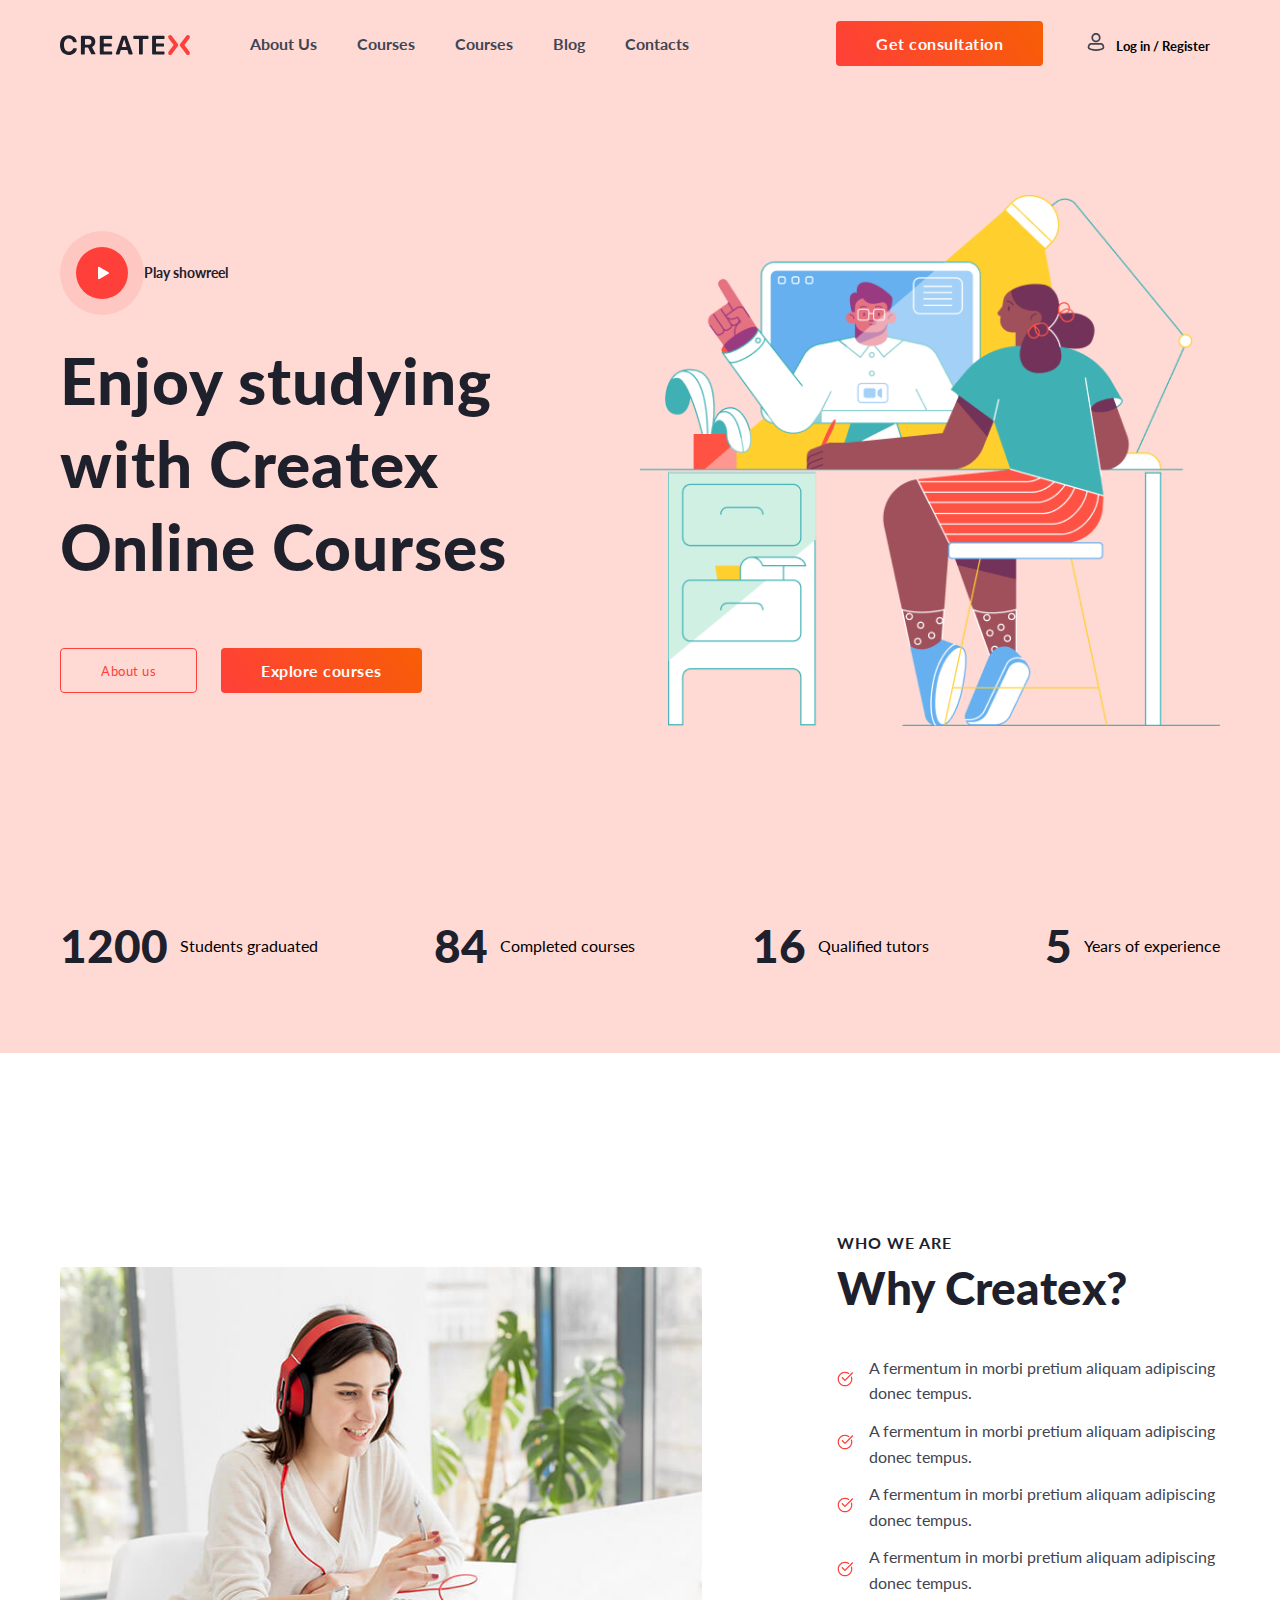
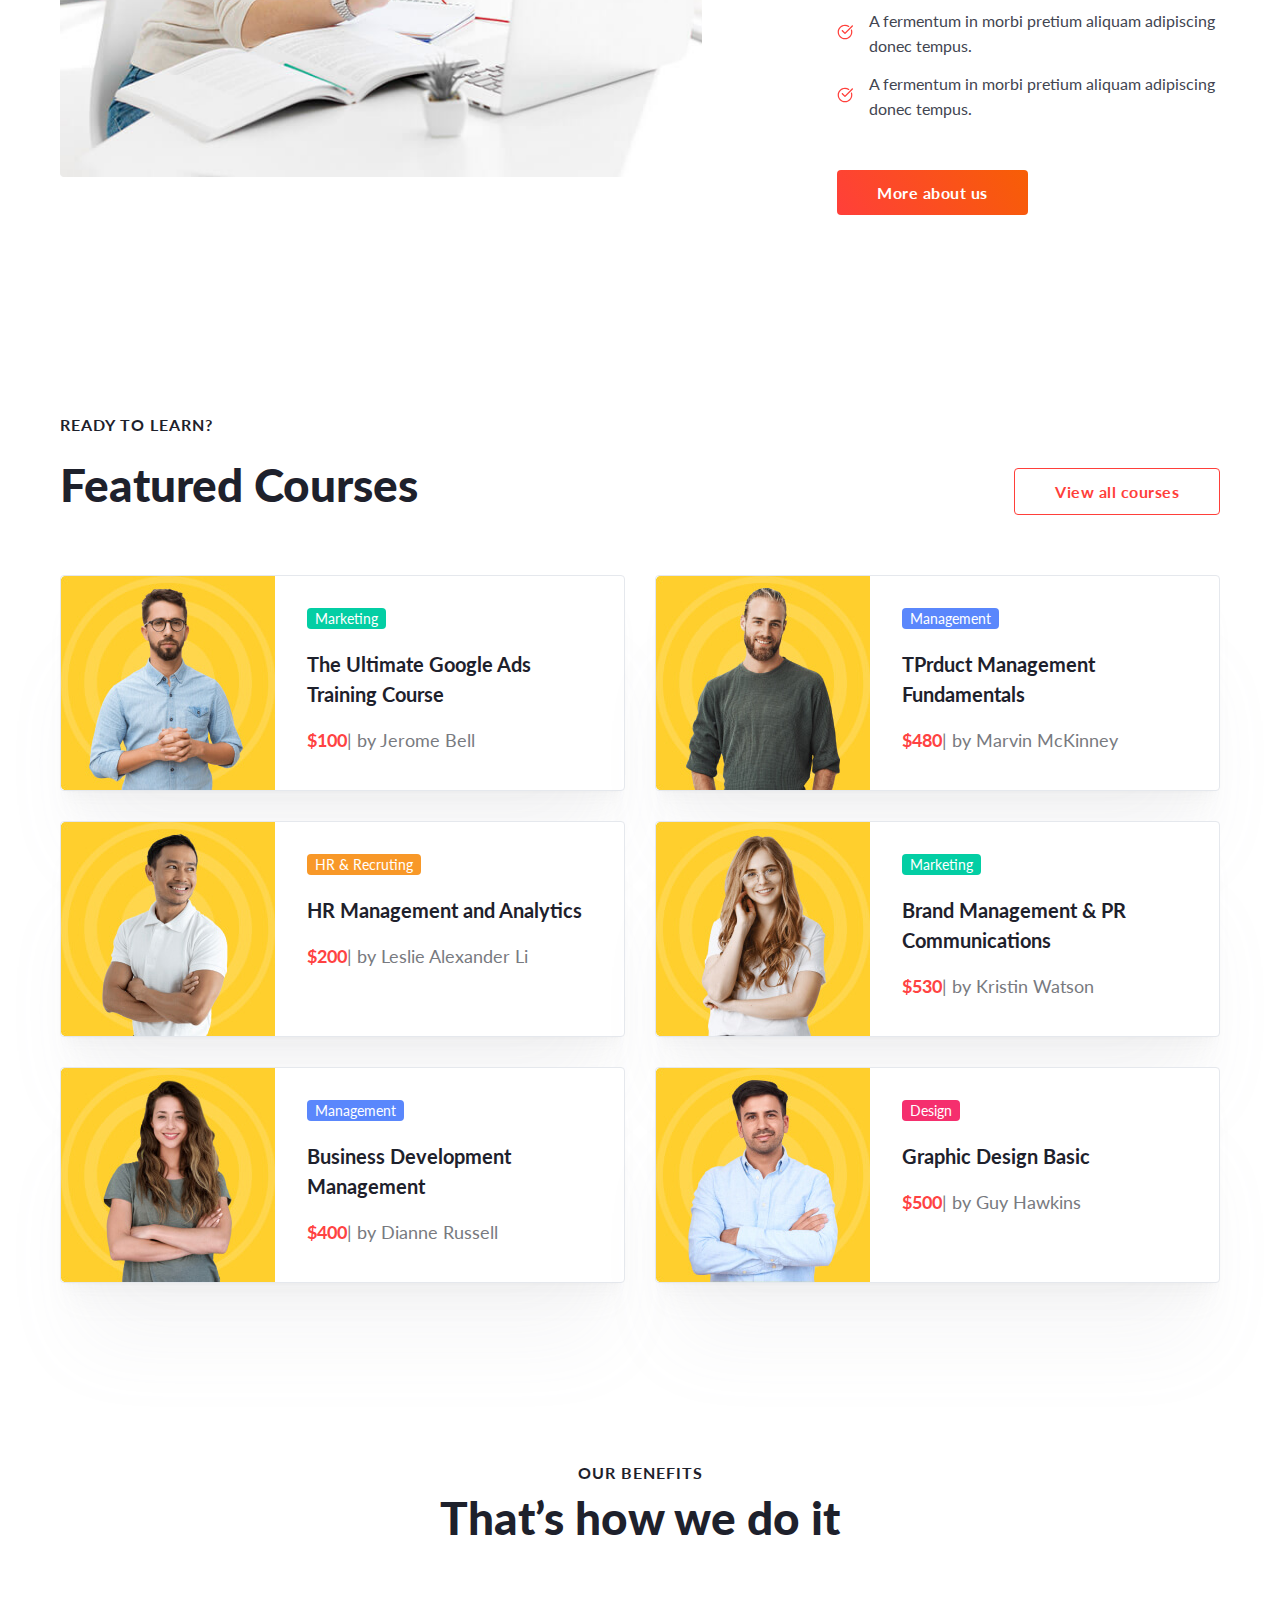
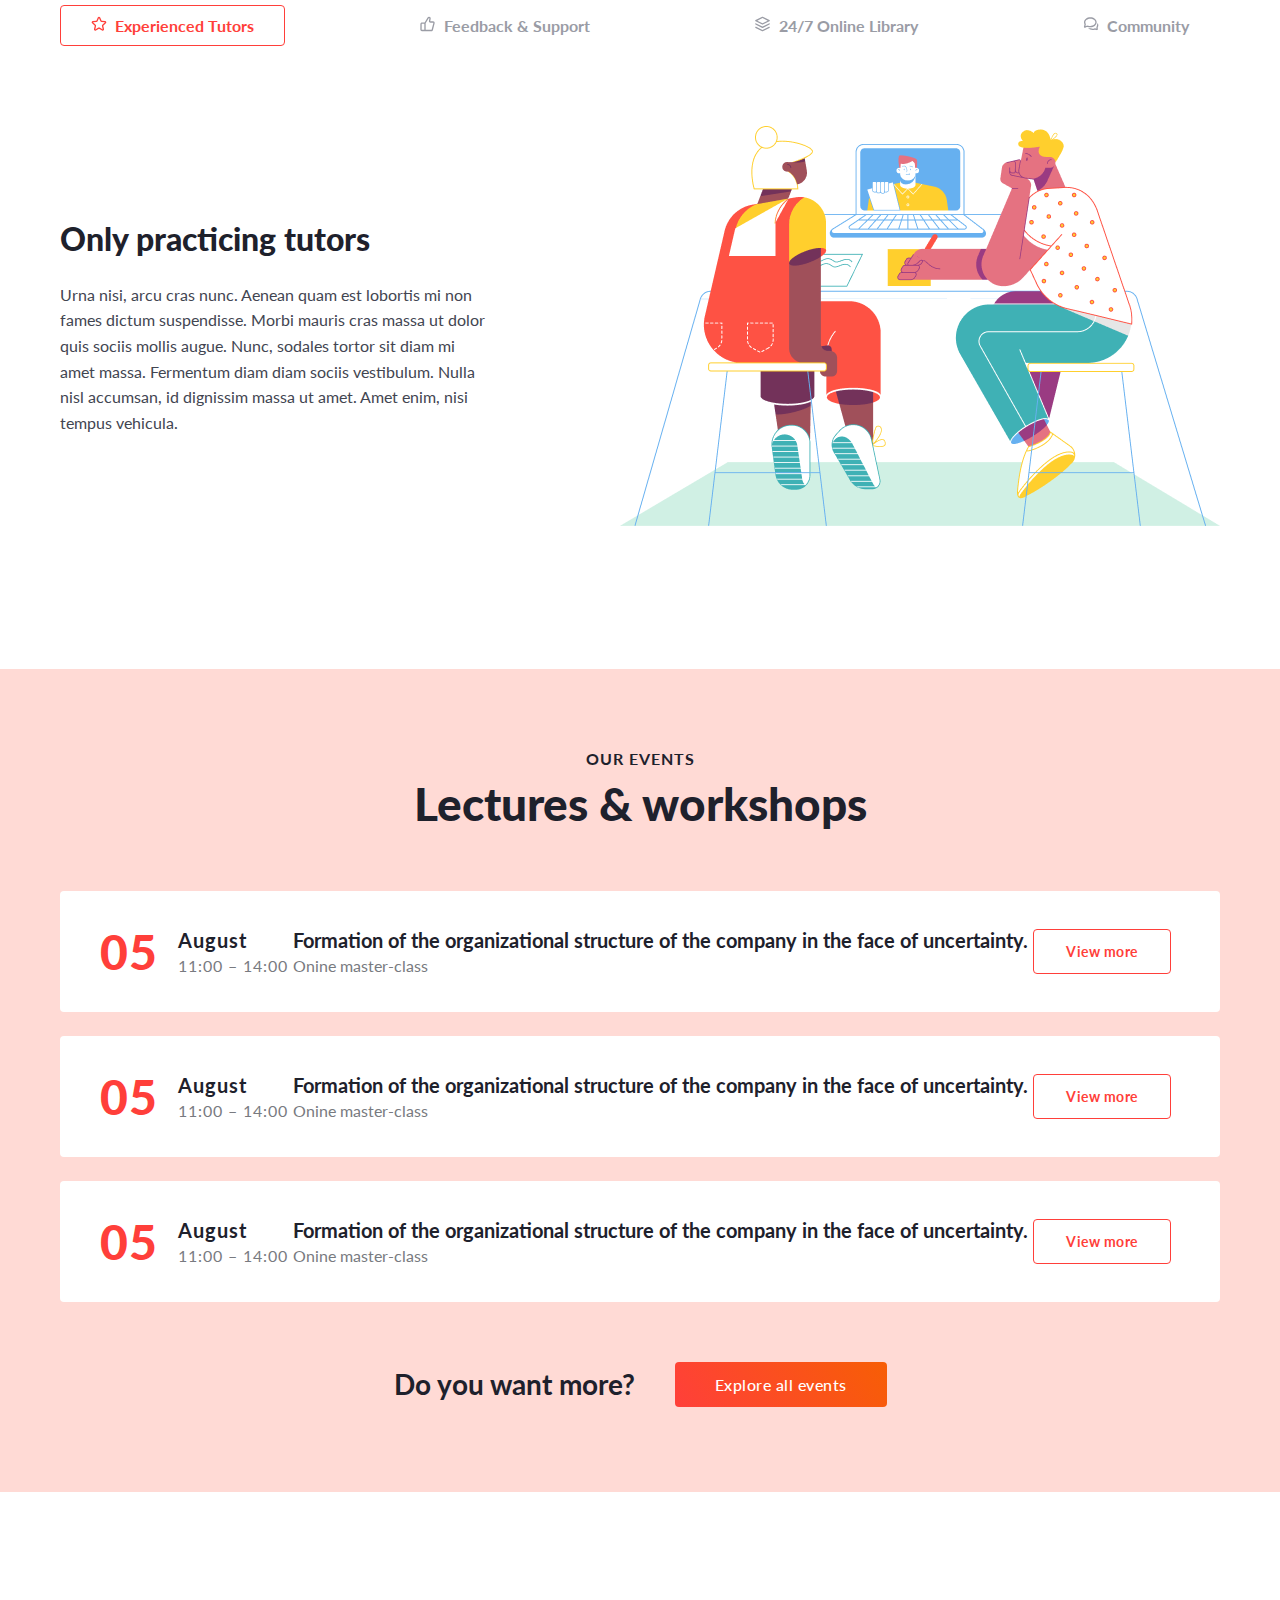
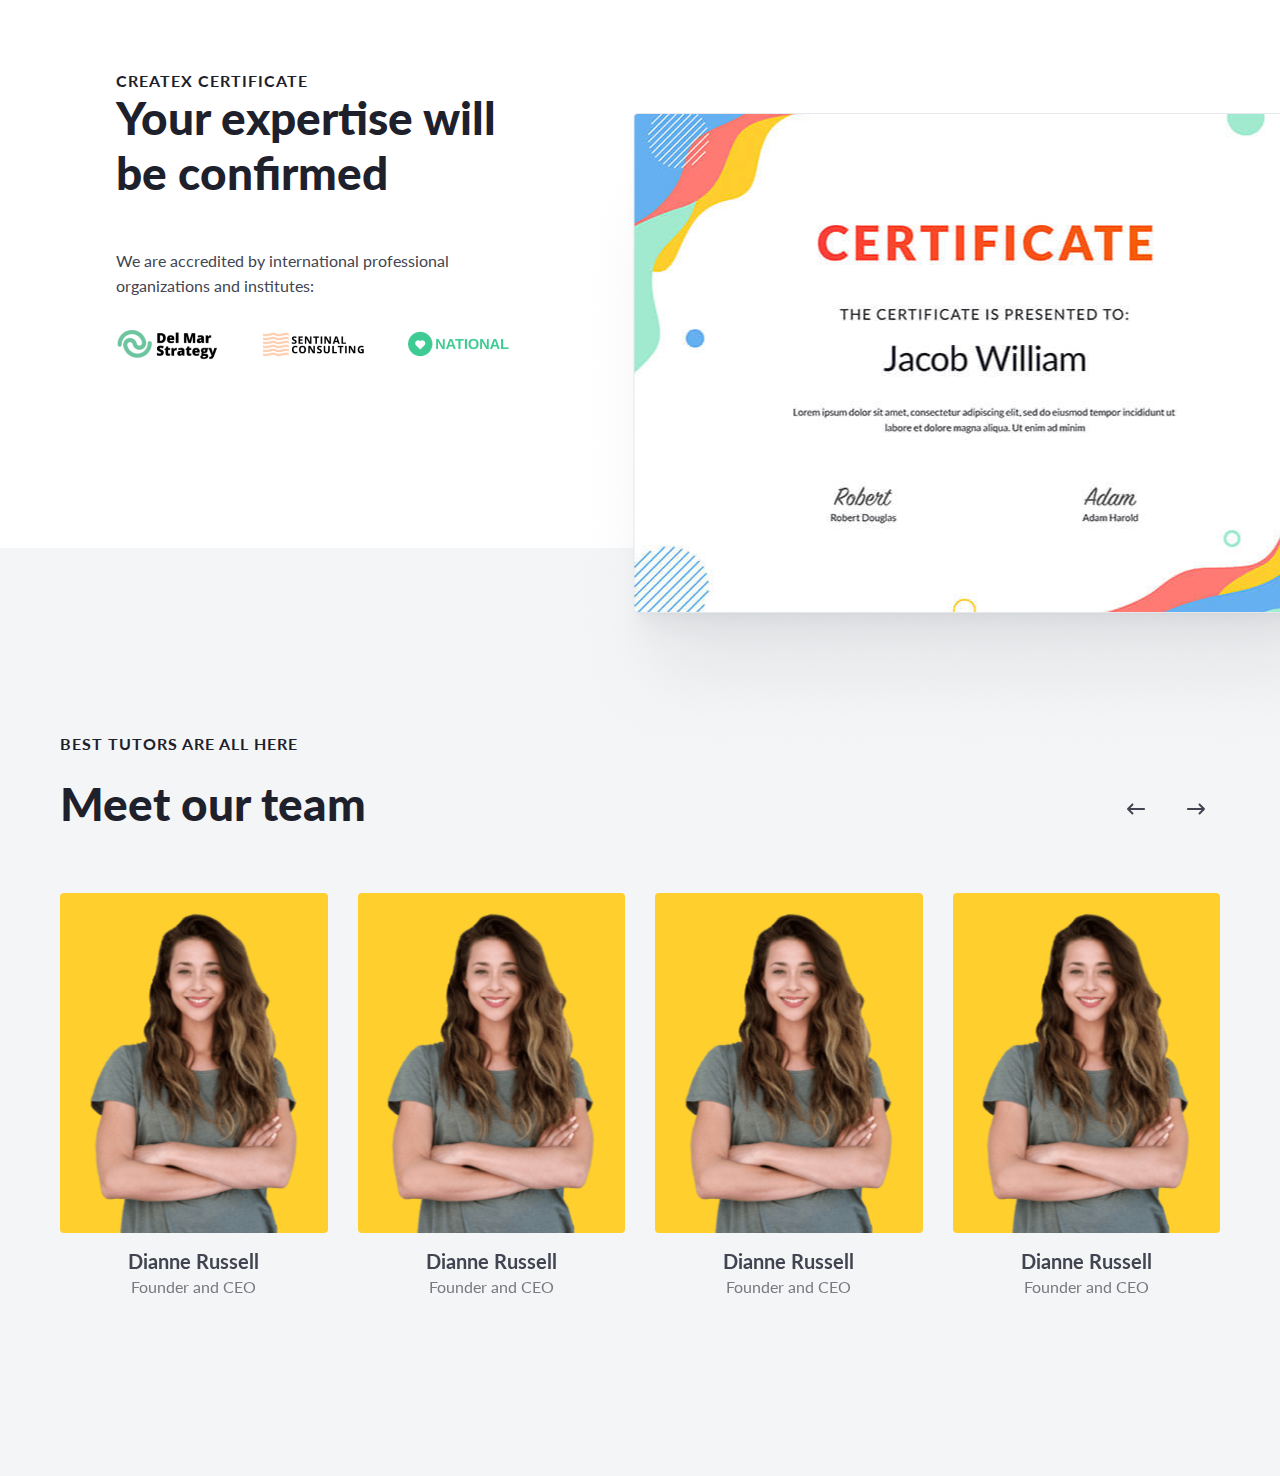
==== commit f3245c13: "new section(home work)" ====
--- a/index.html
+++ b/index.html
@@ -382,7 +382,75 @@
                             View more
                         </button>
                     </li>
+                    <li class="events__list-item">
+                        <div class="events__date">
+                            05
+                            <p class="events__date-info">
+                                August
+                                <span>11:00 – 14:00</span>
+                            </p>
+                            
+                        </div>
+                        <p class="events__info">
+                            Formation of the organizational structure of the company in the face of uncertainty.
+                            <span>Onine master-class</span>
+                        </p>
+                        <button class="events__btn">
+                            View more
+                        </button>
+                    </li>
+                    <li class="events__list-item">
+                        <div class="events__date">
+                            05
+                            <p class="events__date-info">
+                                August
+                                <span>11:00 – 14:00</span>
+                            </p>
+                            
+                        </div>
+                        <p class="events__info">
+                            Formation of the organizational structure of the company in the face of uncertainty.
+                            <span>Onine master-class</span>
+                        </p>
+                        <button class="events__btn">
+                            View more
+                        </button>
+                    </li>
                 </ul>
+            <div class="events__bottom">
+                <h3 class="events__bottom-title">
+                    Do you want more?
+                </h3>
+                <button class="events__bottom-btn">
+                    Explore all events
+                </button>
+            </div>
+            </div>
+        </section>
+
+        <section class="config">
+            <div class="container">
+              <div class="config__row">
+                <div class="config__row-left">
+                    <p class="config__row-suptitle">
+                        Createx Certificate
+                    </p>
+                    <h2 class="config__row-title">
+                        Your expertise will <br> be confirmed
+                    </h2>
+                    <p class="config__row-desc">
+                        We are accredited by international professional <br> organizations and institutes:
+                    </p>
+                    <div class="config__row-logo">
+                        <img src="./crs/assets/logo1.png" alt="" class="img">
+                        <img src="./crs/assets/logo2.png" alt="" class="img">
+                        <img src="./crs/assets/logo3.png" alt="" class="img">
+                    </div>
+                </div>
+              <div class="config__img">
+                <img class="config__img-post" src="./crs/assets/config__img.png" alt="">
+              </div>
+            </div>
             </div>
         </section>
 
--- a/crs/styles/style.css
+++ b/crs/styles/style.css
@@ -552,12 +552,12 @@
   display: -webkit-box;
   display: -ms-flexbox;
   display: flex;
-  -webkit-box-pack: justify;
-      -ms-flex-pack: justify;
-          justify-content: space-between;
-  -webkit-box-align: center;
-      -ms-flex-align: center;
-          align-items: center;
+  -webkit-box-align: center;
+      -ms-flex-align: center;
+          align-items: center;
+  -webkit-column-gap: 5px;
+     -moz-column-gap: 5px;
+          column-gap: 5px;
   border-radius: 4px;
   background: var(--white, #FFF);
   padding: 32px 40px;
@@ -628,4 +628,82 @@
   letter-spacing: 0.5px;
   color: #FF3F3A;
   cursor: pointer;
+}
+.events__bottom {
+  display: -webkit-box;
+  display: -ms-flexbox;
+  display: flex;
+  -webkit-box-align: center;
+      -ms-flex-align: center;
+          align-items: center;
+  -webkit-box-pack: center;
+      -ms-flex-pack: center;
+          justify-content: center;
+  -webkit-column-gap: 40px;
+     -moz-column-gap: 40px;
+          column-gap: 40px;
+}
+.events__bottom-title {
+  color: var(--gray-900, #1E212C);
+  font-size: 28px;
+  font-weight: 700;
+}
+.events__bottom-btn {
+  padding: 13px 40px;
+  border-radius: 4px;
+  background: var(--btn-gradient, linear-gradient(56deg, #FF3F3A 0%, #F75E05 100%));
+  color: #FFF;
+  text-align: center;
+  font-size: 16px;
+  font-weight: 500;
+  letter-spacing: 0.5px;
+  border: none;
+  cursor: pointer;
+}
+
+.config {
+  margin: 179px 96px;
+}
+.config__row {
+  width: 50%;
+}
+.config__row-left {
+  width: 100%;
+}
+.config__row-suptitle {
+  color: var(--gray-900, #1E212C);
+  font-weight: 700;
+  letter-spacing: 1px;
+  text-transform: uppercase;
+}
+.config__row-title {
+  color: var(--gray-900, #1E212C);
+  font-size: 46px;
+  font-weight: 900;
+}
+.config__row-desc {
+  padding-top: 48px;
+  color: var(--gray-800, #424551);
+  font-weight: 400;
+  line-height: 160%;
+}
+.config__row-logo {
+  width: 100%;
+  padding-top: 20px;
+  display: -webkit-box;
+  display: -ms-flexbox;
+  display: flex;
+  -webkit-column-gap: 40px;
+     -moz-column-gap: 40px;
+          column-gap: 40px;
+}
+.config__img {
+  position: relative;
+}
+.config__img-post {
+  position: absolute;
+  top: -70%;
+  left: 40%;
+  -webkit-transform: translate(30%, -40%);
+          transform: translate(30%, -40%);
 }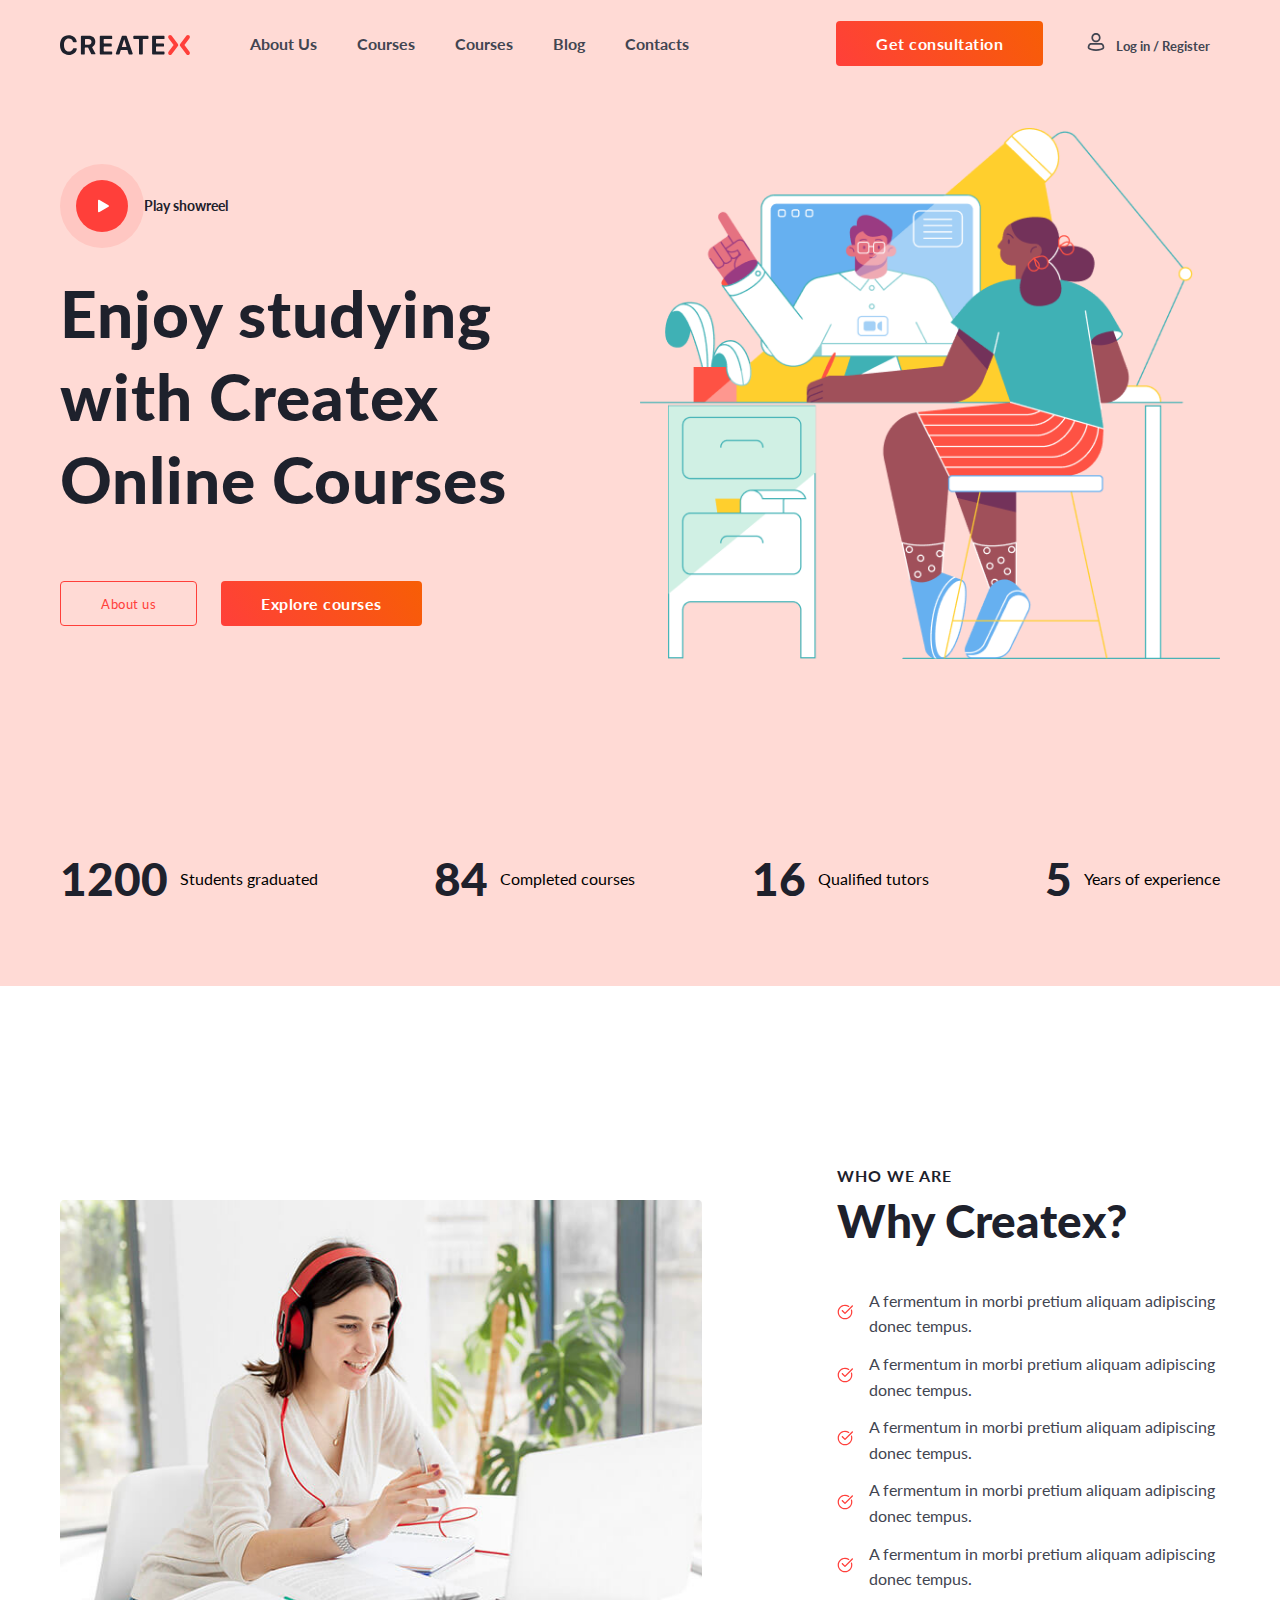
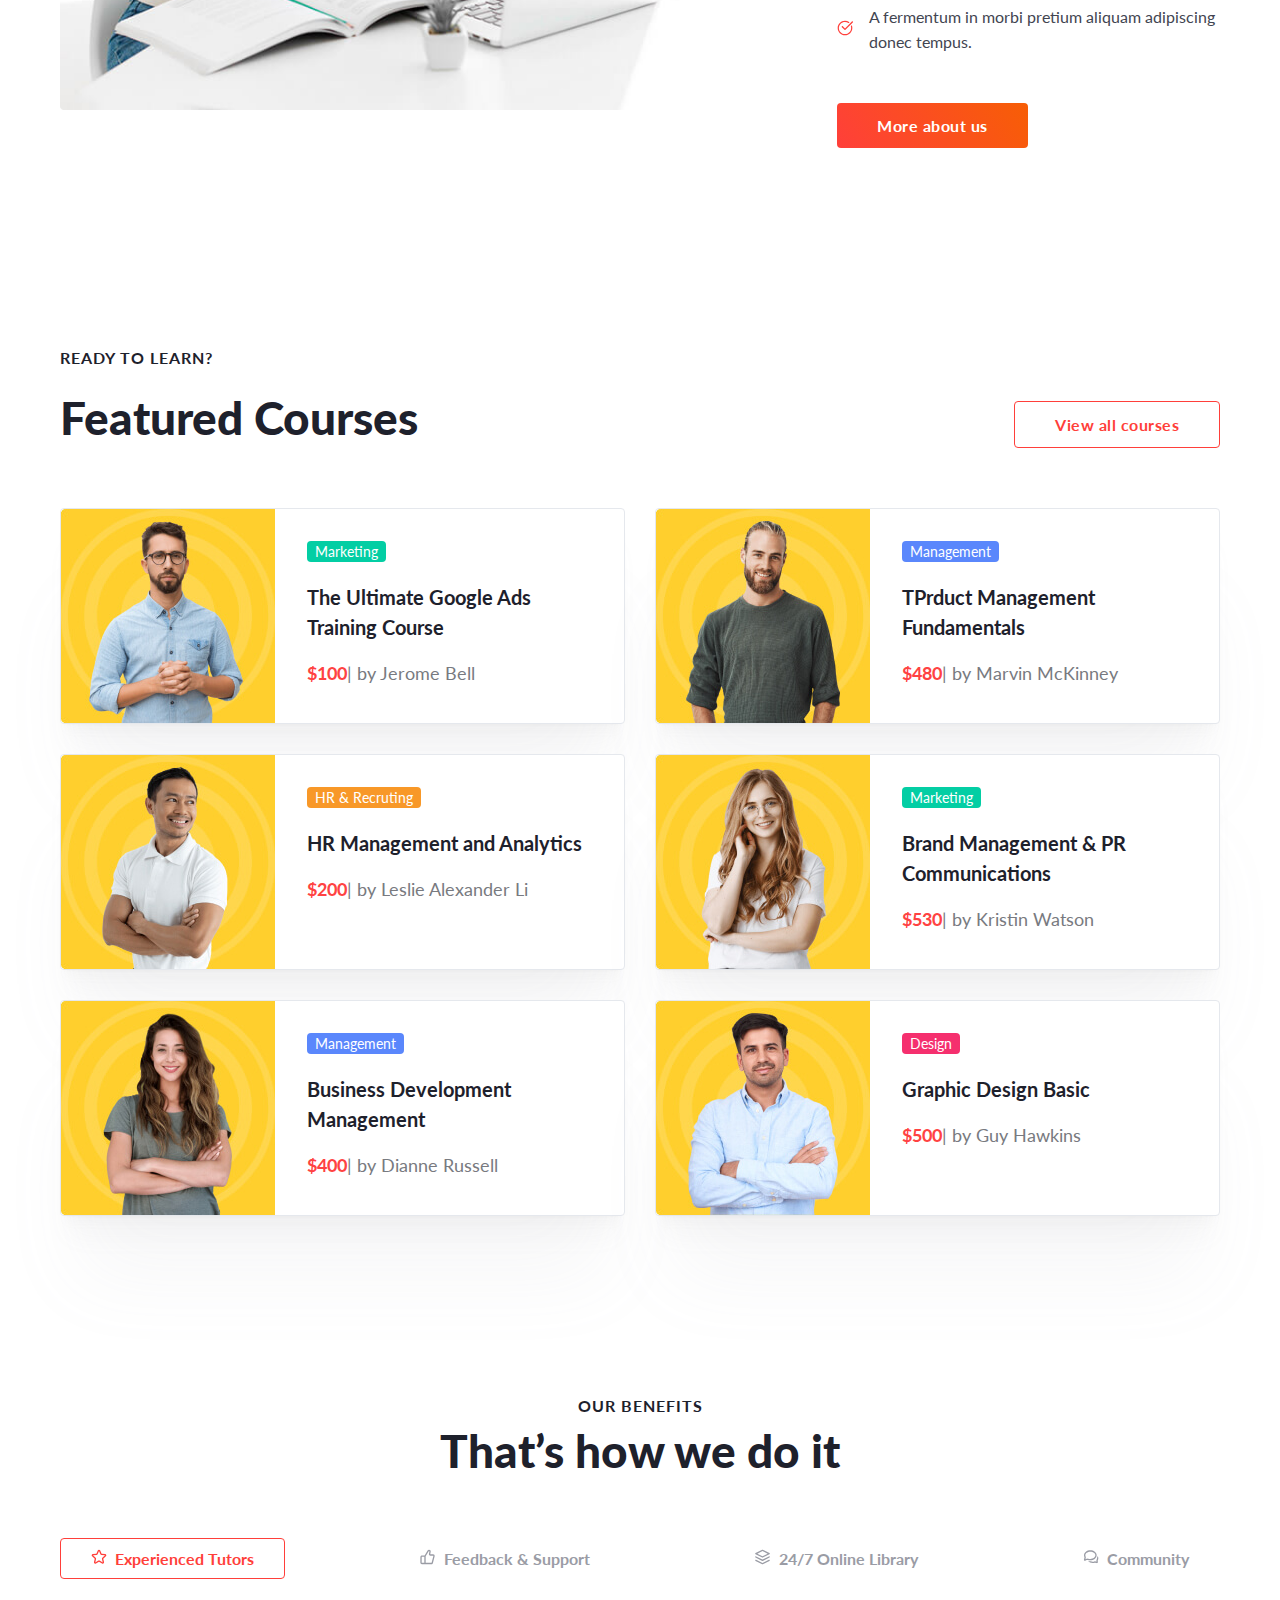
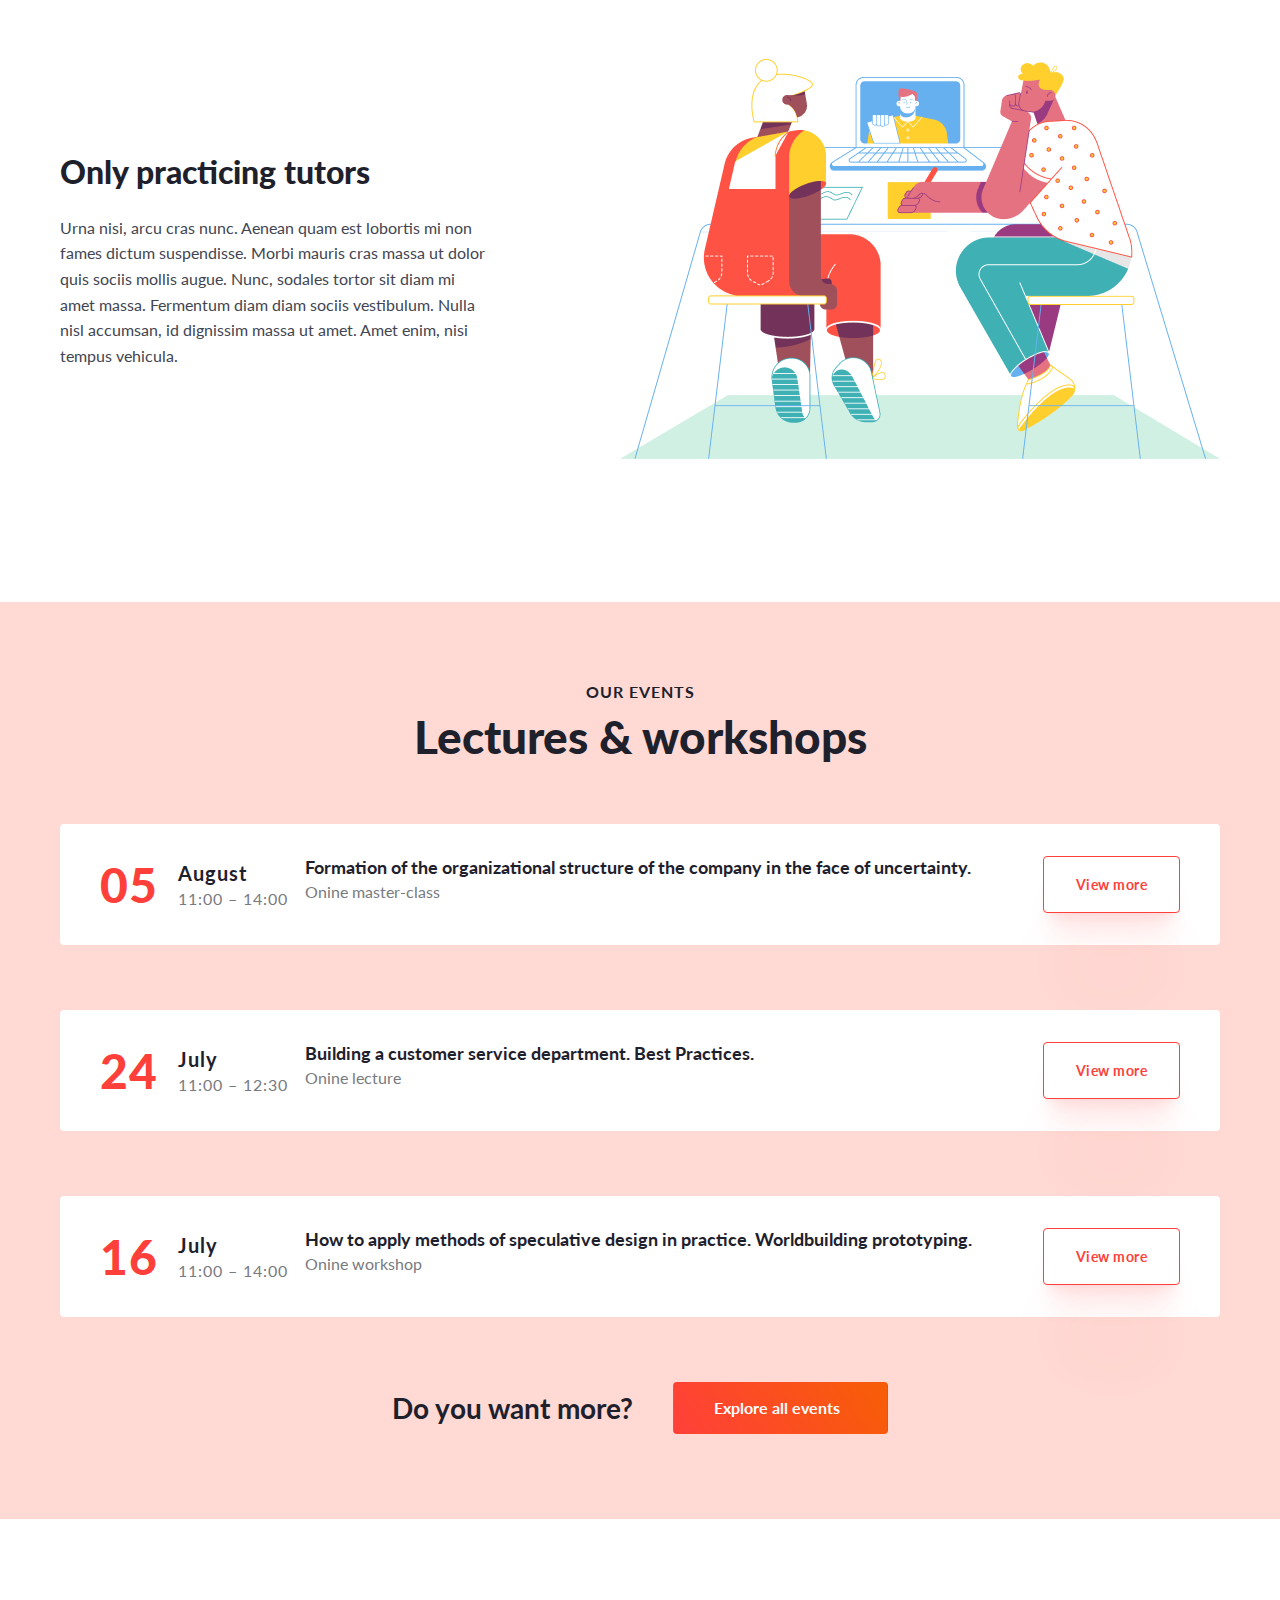
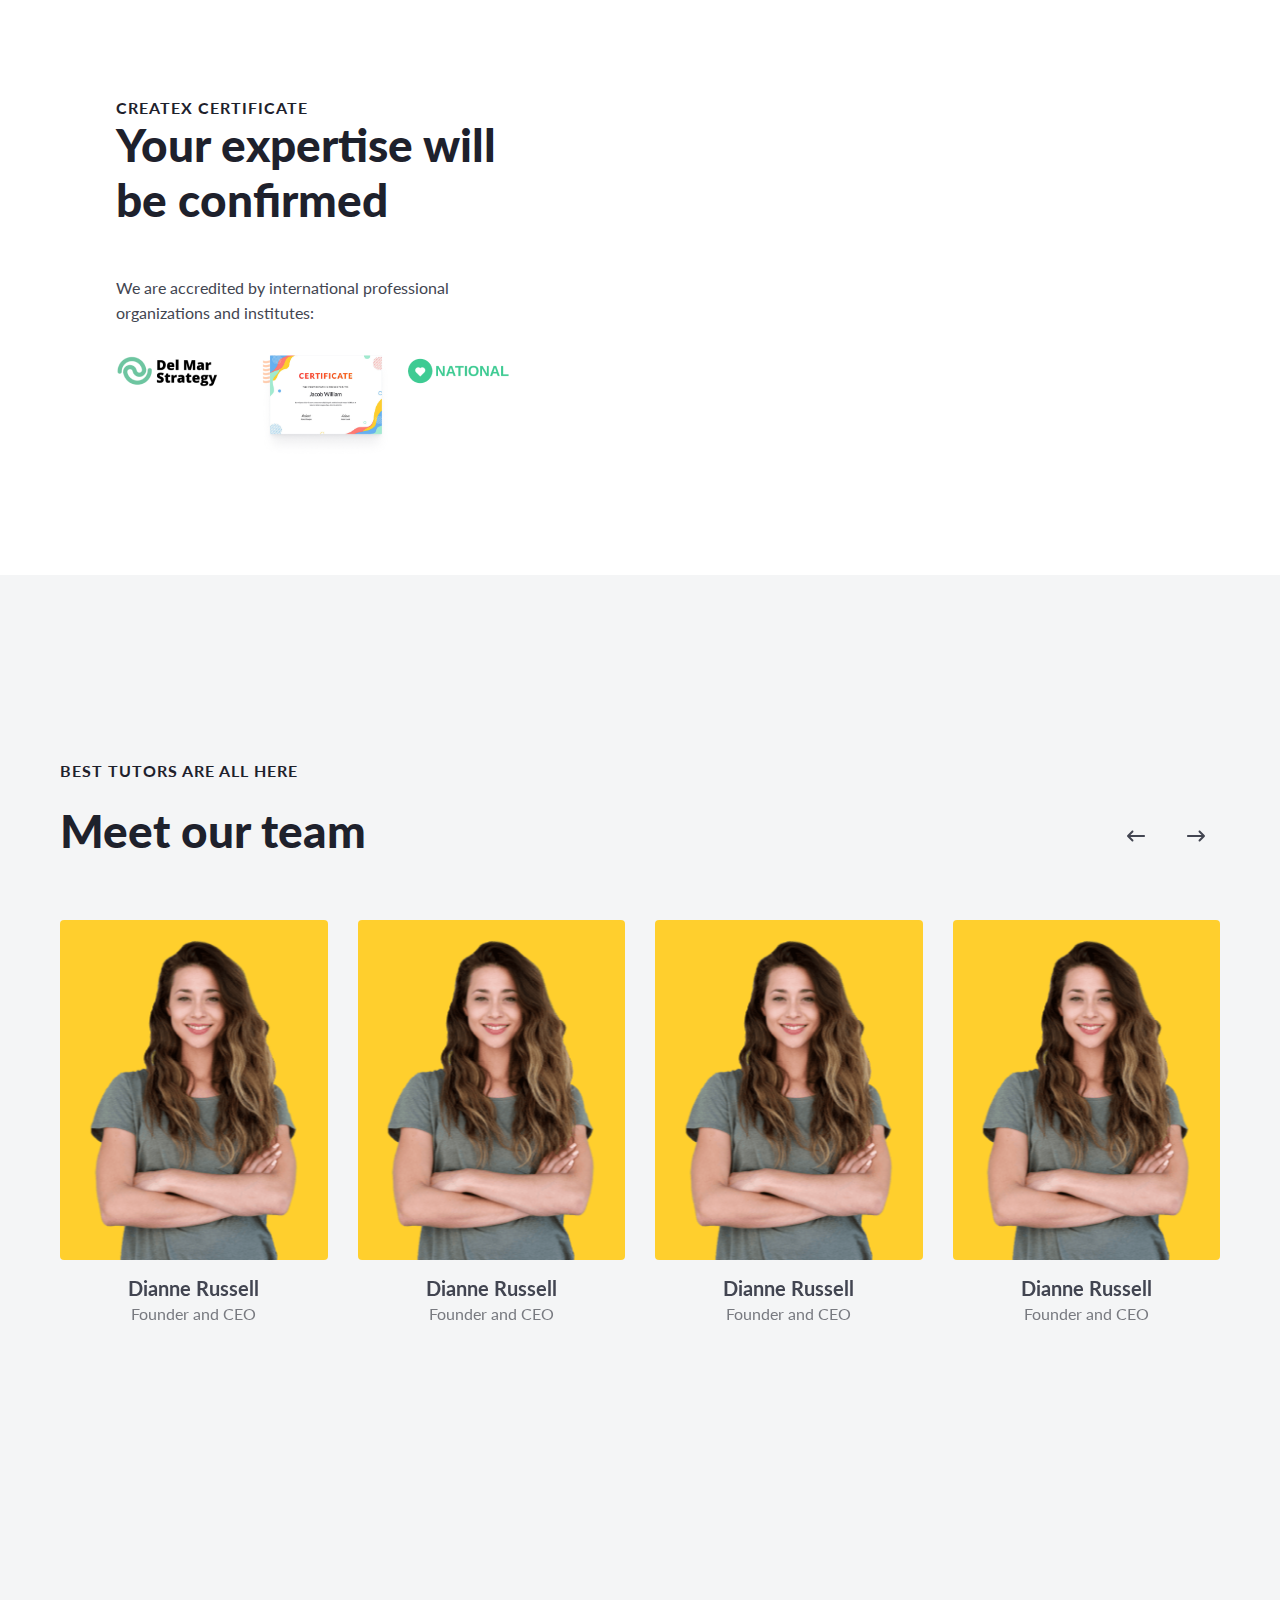
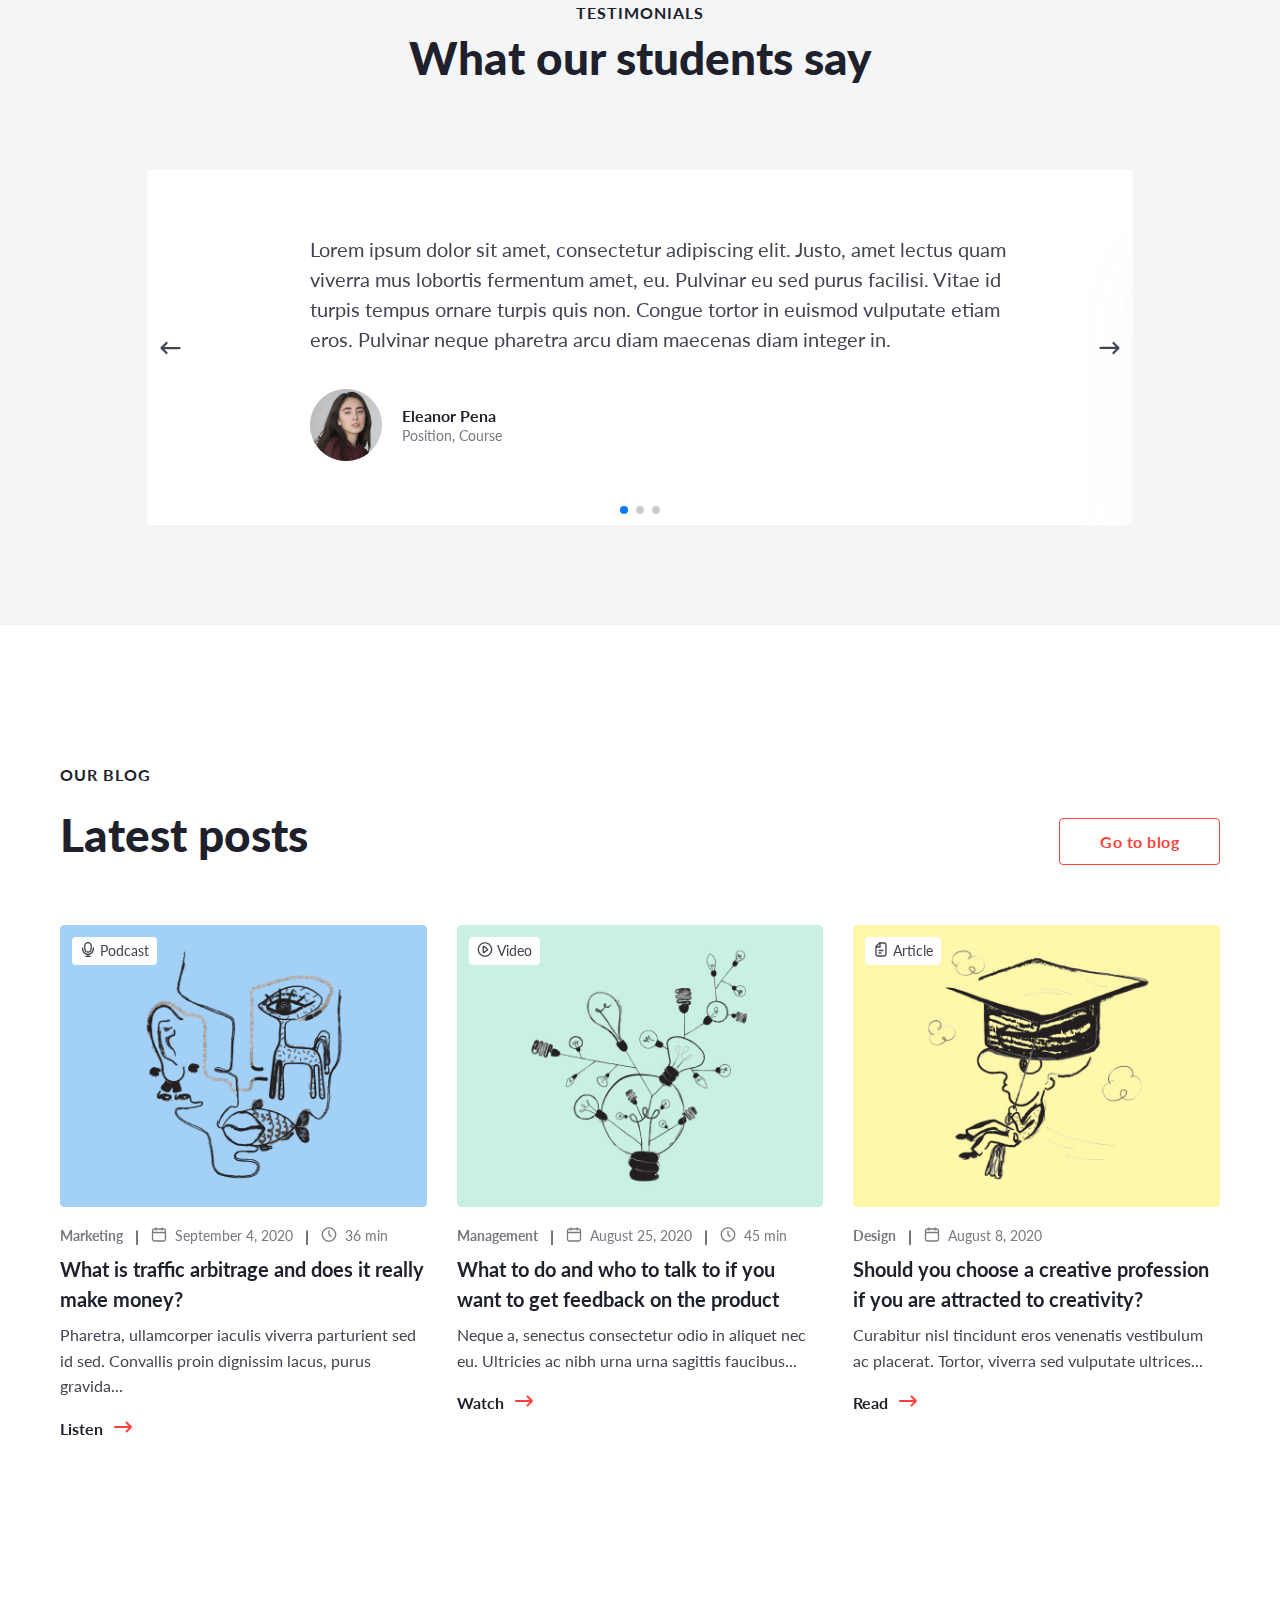
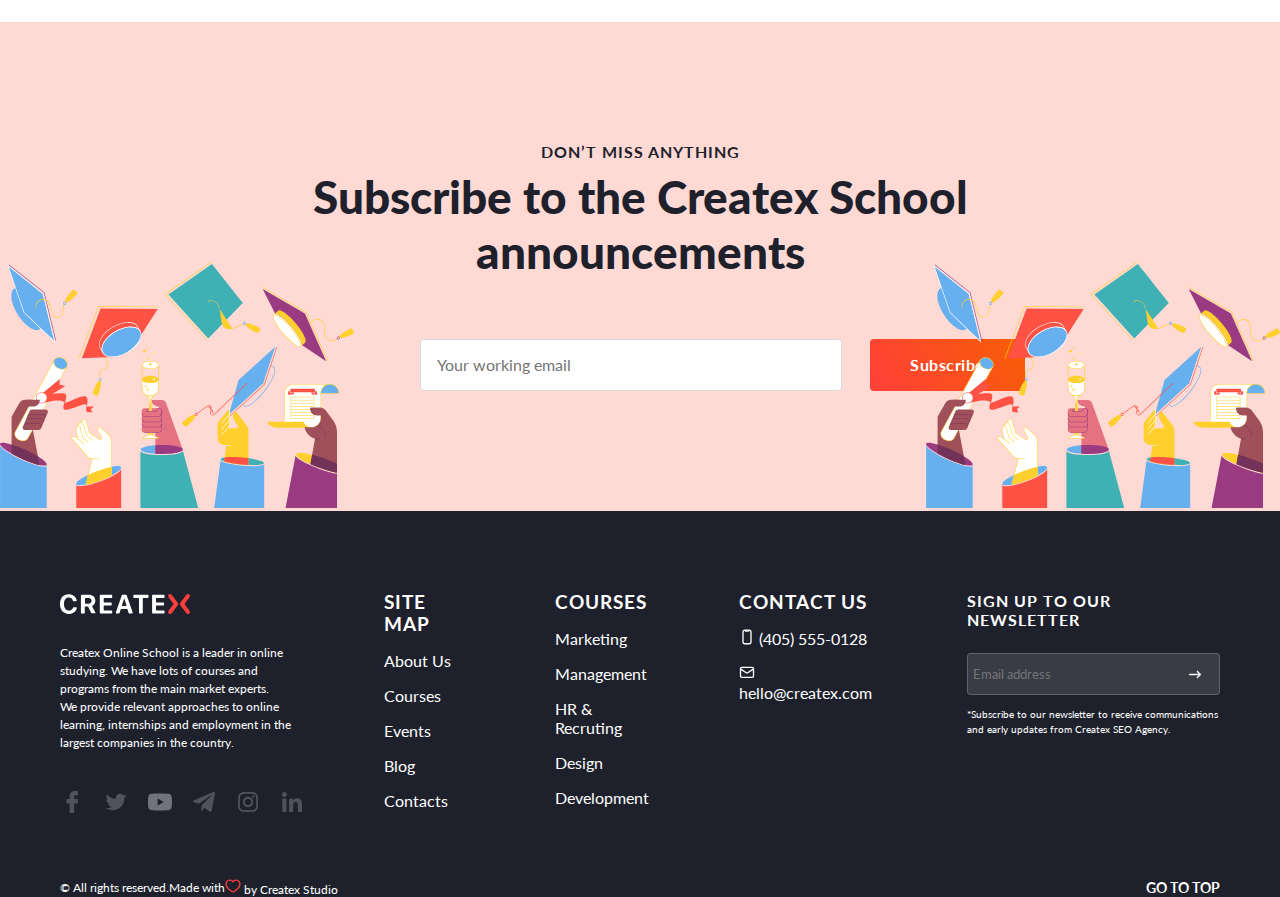
==== commit d8d7cfab: "start: layout header main: section say , post , our , subscribe . footer:fooeter" ====
--- a/index.html
+++ b/index.html
@@ -19,7 +19,7 @@
                     </h1>
                     <div class="header__links">
                         <a href="#" class="header__link">About Us</a>
-                        <a href="#" class="header__link">Courses</a>
+                        <a href="./crs/pages/cursor.html" class="header__link">Courses</a>
                         <a href="#" class="header__link">Courses</a>
                         <a href="#" class="header__link">Blog</a>
                         <a href="#" class="header__link">Contacts</a>
@@ -39,6 +39,28 @@
                        </span> 
                        Log in / Register
                     </button>
+                </div>
+                <div class="header__burgerMenu">
+                    <div class="header__burgerMenu-links">
+                        <a href="#" class="header__link">About Us</a>
+                        <a href="#" class="header__link">Courses</a>
+                        <a href="#" class="header__link">Events</a>
+                        <a href="#" class="header__link">Blog</a>
+                        <a href="#" class="header__link">Contacts</a>
+                    </div>
+                    <div class="header__burgerMenu-btns">
+                        <button class="btn">
+                            Get consultation
+                        </button>
+                        <button class="header__register">
+                            Log in / Register
+                        </button>
+                    </div>
+                </div>
+                <div class="header__burger">
+                    <span>
+
+                    </span>
                 </div>
             </nav>
         </div>
@@ -110,6 +132,7 @@
                 </div>
             </div>
         </section>
+
         <section class="question">
             <div class="container">
                 <div class="question__row">
@@ -173,7 +196,8 @@
             </div>
         </div>
     </div>
-</section>
+        </section>
+
         <section class="featured">
     <div class="container">
         <div class="featured__top">
@@ -254,7 +278,8 @@
             </div>
         </div>
     </div>
-</section>
+        </section>
+
         <section class="benefits">
             <div class="container">
                 
@@ -357,74 +382,78 @@
 
         <section class="events">
             <div class="container">
-                <p class="benefits__suptitle">
-                    Our Events
-                </p>
-                <h2 class="benefits__title">
-                    Lectures & workshops
-                </h2>
-
+                <p class="benefits__suptitle">Our Events</p>
+                <h2 class="benefits__title">Lectures & workshops</h2>
                 <ul class="events__list">
                     <li class="events__list-item">
                         <div class="events__date">
                             05
-                            <p class="events__date-info">
-                                August
-                                <span>11:00 – 14:00</span>
-                            </p>
-                            
+                        <p class="events__date-info">
+                            August
+                            <span>11:00 – 14:00</span>
+                        </p>
                         </div>
                         <p class="events__info">
                             Formation of the organizational structure of the company in the face of uncertainty.
                             <span>Onine master-class</span>
                         </p>
+    
                         <button class="events__btn">
                             View more
                         </button>
+    
                     </li>
+                </ul>
+    
+                <ul class="events__list">
                     <li class="events__list-item">
                         <div class="events__date">
-                            05
+                            24
                             <p class="events__date-info">
-                                August
-                                <span>11:00 – 14:00</span>
+                                July
+                                <span>11:00 – 12:30</span>
                             </p>
-                            
                         </div>
                         <p class="events__info">
-                            Formation of the organizational structure of the company in the face of uncertainty.
-                            <span>Onine master-class</span>
+                            Building a customer service department. Best Practices.
+                            <span>Onine lecture</span>
                         </p>
+    
                         <button class="events__btn">
                             View more
                         </button>
+    
                     </li>
+                </ul>
+    
+                <ul class="events__list">
                     <li class="events__list-item">
                         <div class="events__date">
-                            05
+                            16
                             <p class="events__date-info">
-                                August
+                                July
                                 <span>11:00 – 14:00</span>
                             </p>
-                            
                         </div>
                         <p class="events__info">
-                            Formation of the organizational structure of the company in the face of uncertainty.
-                            <span>Onine master-class</span>
+                            How to apply methods of speculative design in practice. Worldbuilding prototyping.
+                            <span>Onine workshop</span>
                         </p>
+    
                         <button class="events__btn">
                             View more
                         </button>
+    
                     </li>
                 </ul>
-            <div class="events__bottom">
-                <h3 class="events__bottom-title">
-                    Do you want more?
-                </h3>
-                <button class="events__bottom-btn">
+                <div class="events__bottom">
+                    <h3 class="events__title">
+                        Do you want more?
+                    </h3>
+                <button class="events__btns">
                     Explore all events
                 </button>
-            </div>
+                </div>
             </div>
         </section>
 
@@ -704,11 +733,504 @@
           </div>
     </div>
         </section>
+
+        <section class="say">
+            <div class="container">
+                <p class="say__subtitle">TESTIMONIALS</p>
+                <h2 class="say__title">What our students say</h2>
+                <div class="swiper say__swiper">
+                    <div class="swiper-wrapper">
+                        <div class="swiper-slide">
+                            <div class="say__card">
+                                <p class="say__card-desc">
+                                    Lorem ipsum dolor sit amet, consectetur adipiscing elit. Justo, amet lectus quam viverra
+                                    mus lobortis fermentum amet, eu. Pulvinar eu sed purus facilisi. Vitae id turpis tempus
+                                    ornare turpis quis non. Congue tortor in euismod vulputate etiam eros. Pulvinar neque
+                                    pharetra arcu diam maecenas diam integer in.
+                                </p>
+                                <div class="say__card-user">
+                                    <img src="./crs/assets/ava.png" alt="">
+                                    <p class="say__card-user-name">
+                                        Eleanor Pena
+                                        <br>
+                                        <span>
+                                            Position, Course
+                                        </span>
+                                    </p>
+    
+                                </div>
+                            </div>
+                        </div>
+    
+                        <div class="swiper-slide">
+                            <div class="say__card">
+                                <p class="say__card-desc">
+                                    Lorem ipsum dolor sit amet, consectetur adipiscing elit. Justo, amet lectus quam viverra
+                                    mus lobortis fermentum amet, eu. Pulvinar eu sed purus facilisi. Vitae id turpis tempus
+                                    ornare turpis quis non. Congue tortor in euismod vulputate etiam eros. Pulvinar neque
+                                    pharetra arcu diam maecenas diam integer in.
+                                </p>
+                                <div class="say__card-user">
+                                    <img src="./crs/assets/ava.png" alt="">
+                                    <p class="say__card-user-name">
+                                        Eleanor Pena
+                                        <br>
+                                        <span>
+                                            Position, Course
+                                        </span>
+                                    </p>
+    
+                                </div>
+                            </div>
+                        </div>
+    
+                        <div class="swiper-slide">
+                            <div class="say__card">
+                                <p class="say__card-desc">
+                                    Lorem ipsum dolor sit amet, consectetur adipiscing elit. Justo, amet lectus quam viverra
+                                    mus lobortis fermentum amet, eu. Pulvinar eu sed purus facilisi. Vitae id turpis tempus
+                                    ornare turpis quis non. Congue tortor in euismod vulputate etiam eros. Pulvinar neque
+                                    pharetra arcu diam maecenas diam integer in.
+                                </p>
+                                <div class="say__card-user">
+                                    <img src="./crs/assets/ava.png" alt="">
+                                    <p class="say__card-user-name">
+                                        Eleanor Pena
+                                        <br>
+                                        <span>
+                                            Position, Course
+                                        </span>
+                                    </p>
+    
+                                </div>
+                            </div>
+                        </div>
+    
+    
+                    </div>
+                    <div class="swiper-pagination"></div>
+                    <div class="swiper-button-prev">
+                        <svg xmlns="http://www.w3.org/2000/svg" width="24" height="24" viewBox="0 0 24 24" fill="none">
+                            <path fill-rule="evenodd" clip-rule="evenodd"
+                                  d="M9.2032 17.2071C8.81268 17.5976 8.17951 17.5976 7.78899 17.2071L3.28899 12.7071C2.89846 12.3166 2.89846 11.6834 3.28899 11.2929L7.78899 6.79289C8.17951 6.40237 8.81268 6.40237 9.2032 6.79289C9.59373 7.18342 9.59373 7.81658 9.2032 8.20711L6.41031 11L19.9961 11C20.5484 11 20.9961 11.4477 20.9961 12C20.9961 12.5523 20.5484 13 19.9961 13L6.41031 13L9.2032 15.7929C9.59373 16.1834 9.59373 16.8166 9.2032 17.2071Z"
+                                  fill="#424551"/>
+                        </svg>
+                    </div>
+                    <div class="swiper-button-next">
+                        <svg xmlns="http://www.w3.org/2000/svg" width="24" height="24" viewBox="0 0 24 24" fill="none">
+                            <path fill-rule="evenodd" clip-rule="evenodd"
+                                  d="M9.2032 17.2071C8.81268 17.5976 8.17951 17.5976 7.78899 17.2071L3.28899 12.7071C2.89846 12.3166 2.89846 11.6834 3.28899 11.2929L7.78899 6.79289C8.17951 6.40237 8.81268 6.40237 9.2032 6.79289C9.59373 7.18342 9.59373 7.81658 9.2032 8.20711L6.41031 11L19.9961 11C20.5484 11 20.9961 11.4477 20.9961 12C20.9961 12.5523 20.5484 13 19.9961 13L6.41031 13L9.2032 15.7929C9.59373 16.1834 9.59373 16.8166 9.2032 17.2071Z"
+                                  fill="#424551"/>
+                        </svg>
+                    </div>
+                </div>
+            </div>
+        </section>
+
+        <section class="post">
+            <div class="container">
+                <div class="featured__top">
+                    <h2 class="featured__title">
+                        <span>Our blog</span>
+                        Latest posts
+                    </h2>
+                    <button class="btn featured__btn">
+                        Go to blog
+                    </button>
+                </div>
+                <div class="post__row">
+                    <div class="post__card">
+                        <img class="post__card-img" src="./crs/assets/post.png" alt="">
+                        <div class="post__card-management">
+                            <p class="post__card-marketing">Marketing</p>
+                            |
+                            <p class="post__card-timing">
+                                <span>
+                                    <svg width="16" height="17" viewBox="0 0 16 17" fill="none"
+                                        xmlns="http://www.w3.org/2000/svg">
+                                        <path fill-rule="evenodd" clip-rule="evenodd"
+                                            d="M5.00016 1.33398C5.36835 1.33398 5.66683 1.63246 5.66683 2.00065V2.33399L10.3335 2.334V2.00065C10.3335 1.63246 10.632 1.33398 11.0002 1.33398C11.3684 1.33398 11.6668 1.63246 11.6668 2.00065V2.334L12.5002 2.33401C13.9729 2.33401 15.1668 3.52792 15.1668 5.00067V13.0006C15.1668 14.4734 13.9729 15.6673 12.5002 15.6673L3.50016 15.6673C2.0274 15.6673 0.833496 14.4734 0.833496 13.0007L0.833496 6.50078L0.833496 5.00065C0.833496 3.52789 2.02741 2.33398 3.50017 2.33399L4.3335 2.33399V2.00065C4.3335 1.63246 4.63197 1.33398 5.00016 1.33398ZM4.3335 3.66732L3.50017 3.66732C2.76378 3.66732 2.16683 4.26427 2.16683 5.00065V5.83398H13.8335V5.00067C13.8335 4.26429 13.2365 3.66734 12.5002 3.66734L11.6668 3.66734V4.00065C11.6668 4.36884 11.3684 4.66732 11.0002 4.66732C10.632 4.66732 10.3335 4.36884 10.3335 4.00065V3.66734L5.66683 3.66733V4.00065C5.66683 4.36884 5.36835 4.66732 5.00016 4.66732C4.63197 4.66732 4.3335 4.36884 4.3335 4.00065V3.66732ZM13.8335 7.16732H2.16683L2.16683 13.0007C2.16683 13.737 2.76378 14.334 3.50016 14.334L12.5002 14.334C13.2365 14.334 13.8335 13.737 13.8335 13.0006V7.16732Z"
+                                            fill="#787A80" />
+                                    </svg>
+                                </span>
+                                September 4, 2020
+                            </p>
+                            |
+                            <p class="post__card-timing">
+                                <span>
+                                    <svg width="16" height="17" viewBox="0 0 16 17" fill="none"
+                                        xmlns="http://www.w3.org/2000/svg">
+                                        <path
+                                            d="M8.6665 4.83268C8.6665 4.46449 8.36803 4.16602 7.99984 4.16602C7.63165 4.16602 7.33317 4.46449 7.33317 4.83268V8.49935C7.33317 8.67616 7.40341 8.84573 7.52843 8.97075L9.52843 10.9708C9.78878 11.2311 10.2109 11.2311 10.4712 10.9708C10.7316 10.7104 10.7316 10.2883 10.4712 10.0279L8.6665 8.22321V4.83268Z"
+                                            fill="#787A80" />
+                                        <path fill-rule="evenodd" clip-rule="evenodd"
+                                            d="M7.99984 1.16602C3.94975 1.16602 0.666504 4.44926 0.666504 8.49935C0.666504 12.5494 3.94975 15.8327 7.99984 15.8327C12.0499 15.8327 15.3332 12.5494 15.3332 8.49935C15.3332 4.44926 12.0499 1.16602 7.99984 1.16602ZM1.99984 8.49935C1.99984 5.18564 4.68613 2.49935 7.99984 2.49935C11.3135 2.49935 13.9998 5.18564 13.9998 8.49935C13.9998 11.8131 11.3135 14.4993 7.99984 14.4993C4.68613 14.4993 1.99984 11.8131 1.99984 8.49935Z"
+                                            fill="#787A80" />
+                                    </svg>
+                                </span>
+                                36 min
+                            </p>
+                        </div>
+                        <h3 class="post__card-title">What is traffic arbitrage and does it really make money?</h3>
+                        <p class="post__card-desc">Pharetra, ullamcorper iaculis viverra parturient sed id sed. Convallis
+                            proin dignissim lacus, purus gravida...</p>
+                        <a href="#" class="post__card-link">
+                            Listen
+                            <span>
+                                <svg width="24" height="24" viewBox="0 0 24 24" fill="none" xmlns="http://www.w3.org/2000/svg">
+                                    <path fill-rule="evenodd" clip-rule="evenodd"
+                                        d="M14.7929 6.79289C15.1834 6.40237 15.8166 6.40237 16.2071 6.79289L20.7071 11.2929C21.0976 11.6834 21.0976 12.3166 20.7071 12.7071L16.2071 17.2071C15.8166 17.5976 15.1834 17.5976 14.7929 17.2071C14.4024 16.8166 14.4024 16.1834 14.7929 15.7929L17.5858 13H4C3.44772 13 3 12.5523 3 12C3 11.4477 3.44772 11 4 11H17.5858L14.7929 8.20711C14.4024 7.81658 14.4024 7.18342 14.7929 6.79289Z"
+                                        fill="#FF3F3A" />
+                                </svg>
+                            </span>
+                        </a>
+                        <div class="post__card-el">
+                            <span>
+                                <svg width="16" height="17" viewBox="0 0 16 17" fill="none" xmlns="http://www.w3.org/2000/svg">
+                                    <g clip-path="url(#clip0_41933_2137)">
+                                        <path fill-rule="evenodd" clip-rule="evenodd"
+                                            d="M4.13333 4.76706C4.13333 2.63156 5.8645 0.900391 8 0.900391C10.1355 0.900391 11.8667 2.63156 11.8667 4.76706V7.96706C11.8667 10.1026 10.1355 11.8337 8 11.8337C5.8645 11.8337 4.13333 10.1026 4.13333 7.96706V4.76706ZM8 2.23372C6.60088 2.23372 5.46667 3.36794 5.46667 4.76706V7.96706C5.46667 9.36618 6.60088 10.5004 8 10.5004C9.39912 10.5004 10.5333 9.36618 10.5333 7.96706V4.76706C10.5333 3.36794 9.39912 2.23372 8 2.23372Z"
+                                            fill="#424551" />
+                                        <path fill-rule="evenodd" clip-rule="evenodd"
+                                            d="M2.66667 6.23372C3.03486 6.23372 3.33333 6.5322 3.33333 6.90039V7.96706C3.33333 10.5444 5.42267 12.6337 8 12.6337C10.5773 12.6337 12.6667 10.5444 12.6667 7.96706V6.90039C12.6667 6.5322 12.9651 6.23372 13.3333 6.23372C13.7015 6.23372 14 6.5322 14 6.90039V7.96706C14 11.2808 11.3137 13.9671 8 13.9671C4.68629 13.9671 2 11.2808 2 7.96706V6.90039C2 6.5322 2.29848 6.23372 2.66667 6.23372Z"
+                                            fill="#424551" />
+                                        <path fill-rule="evenodd" clip-rule="evenodd"
+                                            d="M8 13.1671C8.36819 13.1671 8.66667 13.4655 8.66667 13.8337V14.7671H10.1333C10.5015 14.7671 10.8 15.0655 10.8 15.4337C10.8 15.8019 10.5015 16.1004 10.1333 16.1004H5.86667C5.49848 16.1004 5.2 15.8019 5.2 15.4337C5.2 15.0655 5.49848 14.7671 5.86667 14.7671H7.33333V13.8337C7.33333 13.4655 7.63181 13.1671 8 13.1671Z"
+                                            fill="#424551" />
+                                    </g>
+                                    <defs>
+                                        <clipPath id="clip0_41933_2137">
+                                            <rect width="16" height="16" fill="white" transform="translate(0 0.5)" />
+                                        </clipPath>
+                                    </defs>
+                                </svg>
+        
+                            </span>
+                            Podcast
+                        </div>
+                    </div>
+                    <div class="post__card">
+                        <img class="post__card-img" src="./crs/assets/post1.png" alt="">
+                        <div class="post__card-management">
+                            <p class="post__card-marketing">Management</p>
+                            |
+                            <p class="post__card-timing">
+                                <span>
+                                    <svg width="16" height="17" viewBox="0 0 16 17" fill="none" xmlns="http://www.w3.org/2000/svg">
+                                        <path fill-rule="evenodd" clip-rule="evenodd" d="M5.00016 1.33398C5.36835 1.33398 5.66683 1.63246 5.66683 2.00065V2.33399L10.3335 2.334V2.00065C10.3335 1.63246 10.632 1.33398 11.0002 1.33398C11.3684 1.33398 11.6668 1.63246 11.6668 2.00065V2.334L12.5002 2.33401C13.9729 2.33401 15.1668 3.52792 15.1668 5.00067V13.0006C15.1668 14.4734 13.9729 15.6673 12.5002 15.6673L3.50016 15.6673C2.0274 15.6673 0.833496 14.4734 0.833496 13.0007L0.833496 6.50078L0.833496 5.00065C0.833496 3.52789 2.02741 2.33398 3.50017 2.33399L4.3335 2.33399V2.00065C4.3335 1.63246 4.63197 1.33398 5.00016 1.33398ZM4.3335 3.66732L3.50017 3.66732C2.76378 3.66732 2.16683 4.26427 2.16683 5.00065V5.83398H13.8335V5.00067C13.8335 4.26429 13.2365 3.66734 12.5002 3.66734L11.6668 3.66734V4.00065C11.6668 4.36884 11.3684 4.66732 11.0002 4.66732C10.632 4.66732 10.3335 4.36884 10.3335 4.00065V3.66734L5.66683 3.66733V4.00065C5.66683 4.36884 5.36835 4.66732 5.00016 4.66732C4.63197 4.66732 4.3335 4.36884 4.3335 4.00065V3.66732ZM13.8335 7.16732H2.16683L2.16683 13.0007C2.16683 13.737 2.76378 14.334 3.50016 14.334L12.5002 14.334C13.2365 14.334 13.8335 13.737 13.8335 13.0006V7.16732Z" fill="#787A80"/>
+                                        </svg>                                        
+                                </span>
+                                August 25, 2020
+                            </p>
+                            |
+                            <p class="post__card-timing">
+                                <span>
+                                    <svg width="16" height="17" viewBox="0 0 16 17" fill="none" xmlns="http://www.w3.org/2000/svg">
+                                        <path d="M8.6665 4.83268C8.6665 4.46449 8.36803 4.16602 7.99984 4.16602C7.63165 4.16602 7.33317 4.46449 7.33317 4.83268V8.49935C7.33317 8.67616 7.40341 8.84573 7.52843 8.97075L9.52843 10.9708C9.78878 11.2311 10.2109 11.2311 10.4712 10.9708C10.7316 10.7104 10.7316 10.2883 10.4712 10.0279L8.6665 8.22321V4.83268Z" fill="#787A80"/>
+                                        <path fill-rule="evenodd" clip-rule="evenodd" d="M7.99984 1.16602C3.94975 1.16602 0.666504 4.44926 0.666504 8.49935C0.666504 12.5494 3.94975 15.8327 7.99984 15.8327C12.0499 15.8327 15.3332 12.5494 15.3332 8.49935C15.3332 4.44926 12.0499 1.16602 7.99984 1.16602ZM1.99984 8.49935C1.99984 5.18564 4.68613 2.49935 7.99984 2.49935C11.3135 2.49935 13.9998 5.18564 13.9998 8.49935C13.9998 11.8131 11.3135 14.4993 7.99984 14.4993C4.68613 14.4993 1.99984 11.8131 1.99984 8.49935Z" fill="#787A80"/>
+                                        </svg>                                        
+                                </span>
+                                45 min
+                            </p>
+                        </div>
+                        <h3 class="post__card-title">
+                            What to do and who to talk to if you want to get feedback on the product
+                        </h3>
+                        <p class="post__card-desc">
+                            Neque a, senectus consectetur odio in aliquet nec eu. Ultricies ac nibh urna urna sagittis faucibus...
+                        </p>
+                        <a href="#" class="post__card-link">
+                            Watch
+                            <span>
+                                <svg width="24" height="24" viewBox="0 0 24 24" fill="none" xmlns="http://www.w3.org/2000/svg">
+                                    <path fill-rule="evenodd" clip-rule="evenodd"
+                                        d="M14.7929 6.79289C15.1834 6.40237 15.8166 6.40237 16.2071 6.79289L20.7071 11.2929C21.0976 11.6834 21.0976 12.3166 20.7071 12.7071L16.2071 17.2071C15.8166 17.5976 15.1834 17.5976 14.7929 17.2071C14.4024 16.8166 14.4024 16.1834 14.7929 15.7929L17.5858 13H4C3.44772 13 3 12.5523 3 12C3 11.4477 3.44772 11 4 11H17.5858L14.7929 8.20711C14.4024 7.81658 14.4024 7.18342 14.7929 6.79289Z"
+                                        fill="#FF3F3A" />
+                                </svg>
+                            </span>
+                        </a>
+                        <div class="post__card-el">
+                            <span>
+                                <svg width="16" height="17" viewBox="0 0 16 17" fill="none" xmlns="http://www.w3.org/2000/svg">
+                                    <path fill-rule="evenodd" clip-rule="evenodd" d="M10.7117 7.44002C11.4099 7.97368 11.4099 9.02507 10.7117 9.55873L7.65841 11.8924C6.78101 12.5629 5.51541 11.9373 5.51541 10.833V6.16575C5.51541 5.06144 6.78101 4.43581 7.65841 5.1064L10.7117 7.44002ZM9.90204 8.49938L6.84875 6.16575L6.84875 10.833L9.90204 8.49938Z" fill="#424551"/>
+                                    <path fill-rule="evenodd" clip-rule="evenodd" d="M7.99984 2.49935C4.68613 2.49935 1.99984 5.18564 1.99984 8.49935C1.99984 11.8131 4.68613 14.4993 7.99984 14.4993C11.3135 14.4993 13.9998 11.8131 13.9998 8.49935C13.9998 5.18564 11.3135 2.49935 7.99984 2.49935ZM0.666504 8.49935C0.666504 4.44926 3.94975 1.16602 7.99984 1.16602C12.0499 1.16602 15.3332 4.44926 15.3332 8.49935C15.3332 12.5494 12.0499 15.8327 7.99984 15.8327C3.94975 15.8327 0.666504 12.5494 0.666504 8.49935Z" fill="#424551"/>
+                                    </svg>                                    
+                            </span>
+                            Video
+                        </div>
+                    </div>
+                    <div class="post__card">
+                        <img class="post__card-img" src="./crs/assets/post2.png" alt="">
+                        <div class="post__card-management">
+                            <p class="post__card-marketing">
+                                Design
+                            </p>
+                            |
+                            <p class="post__card-timing">
+                                <span>
+                                    <svg width="16" height="17" viewBox="0 0 16 17" fill="none"
+                                        xmlns="http://www.w3.org/2000/svg">
+                                        <path fill-rule="evenodd" clip-rule="evenodd"
+                                            d="M5.00016 1.33398C5.36835 1.33398 5.66683 1.63246 5.66683 2.00065V2.33399L10.3335 2.334V2.00065C10.3335 1.63246 10.632 1.33398 11.0002 1.33398C11.3684 1.33398 11.6668 1.63246 11.6668 2.00065V2.334L12.5002 2.33401C13.9729 2.33401 15.1668 3.52792 15.1668 5.00067V13.0006C15.1668 14.4734 13.9729 15.6673 12.5002 15.6673L3.50016 15.6673C2.0274 15.6673 0.833496 14.4734 0.833496 13.0007L0.833496 6.50078L0.833496 5.00065C0.833496 3.52789 2.02741 2.33398 3.50017 2.33399L4.3335 2.33399V2.00065C4.3335 1.63246 4.63197 1.33398 5.00016 1.33398ZM4.3335 3.66732L3.50017 3.66732C2.76378 3.66732 2.16683 4.26427 2.16683 5.00065V5.83398H13.8335V5.00067C13.8335 4.26429 13.2365 3.66734 12.5002 3.66734L11.6668 3.66734V4.00065C11.6668 4.36884 11.3684 4.66732 11.0002 4.66732C10.632 4.66732 10.3335 4.36884 10.3335 4.00065V3.66734L5.66683 3.66733V4.00065C5.66683 4.36884 5.36835 4.66732 5.00016 4.66732C4.63197 4.66732 4.3335 4.36884 4.3335 4.00065V3.66732ZM13.8335 7.16732H2.16683L2.16683 13.0007C2.16683 13.737 2.76378 14.334 3.50016 14.334L12.5002 14.334C13.2365 14.334 13.8335 13.737 13.8335 13.0006V7.16732Z"
+                                            fill="#787A80" />
+                                    </svg>
+                                </span>
+                                August 8, 2020
+                            </p>
+                        </div>
+                        <h3 class="post__card-title">
+                            Should you choose a creative profession if you are attracted to creativity?                       
+                        </h3>
+                        <p class="post__card-desc">
+                            Curabitur nisl tincidunt eros venenatis vestibulum ac placerat. Tortor, viverra sed vulputate ultrices...
+                        </p>
+                        <a href="#" class="post__card-link">
+                            Read
+                            <span>
+                                <svg width="24" height="24" viewBox="0 0 24 24" fill="none" xmlns="http://www.w3.org/2000/svg">
+                                    <path fill-rule="evenodd" clip-rule="evenodd"
+                                        d="M14.7929 6.79289C15.1834 6.40237 15.8166 6.40237 16.2071 6.79289L20.7071 11.2929C21.0976 11.6834 21.0976 12.3166 20.7071 12.7071L16.2071 17.2071C15.8166 17.5976 15.1834 17.5976 14.7929 17.2071C14.4024 16.8166 14.4024 16.1834 14.7929 15.7929L17.5858 13H4C3.44772 13 3 12.5523 3 12C3 11.4477 3.44772 11 4 11H17.5858L14.7929 8.20711C14.4024 7.81658 14.4024 7.18342 14.7929 6.79289Z"
+                                        fill="#FF3F3A" />
+                                </svg>
+                            </span>
+                        </a>
+                        <div class="post__card-el">
+                            <span>
+                                <svg width="16" height="17" viewBox="0 0 16 17" fill="none" xmlns="http://www.w3.org/2000/svg">
+                                    <path fill-rule="evenodd" clip-rule="evenodd" d="M5.3335 9.50065C5.3335 9.13246 5.63197 8.83398 6.00016 8.83398H10.0002C10.3684 8.83398 10.6668 9.13246 10.6668 9.50065C10.6668 9.86884 10.3684 10.1673 10.0002 10.1673H6.00016C5.63197 10.1673 5.3335 9.86884 5.3335 9.50065Z" fill="#424551"/>
+                                    <path fill-rule="evenodd" clip-rule="evenodd" d="M5.3335 12.0007C5.3335 11.6325 5.63197 11.334 6.00016 11.334H8.00016C8.36835 11.334 8.66683 11.6325 8.66683 12.0007C8.66683 12.3688 8.36835 12.6673 8.00016 12.6673H6.00016C5.63197 12.6673 5.3335 12.3688 5.3335 12.0007Z" fill="#424551"/>
+                                    <path fill-rule="evenodd" clip-rule="evenodd" d="M6.02877 1.52925C6.1538 1.40422 6.32337 1.33398 6.50018 1.33398H11.0002C12.4729 1.33398 13.6668 2.52789 13.6668 4.00065L13.6668 13.0007C13.6668 14.4734 12.4729 15.6673 11.0002 15.6673H5.00016C3.5274 15.6673 2.33349 14.4734 2.3335 13.0006L2.33351 5.50065C2.33351 5.32384 2.40375 5.15427 2.52877 5.02925L6.02877 1.52925ZM6.33349 3.11015V5.33398H4.10965L6.33349 3.11015ZM3.66684 6.66732L3.66683 13.0006C3.66683 13.737 4.26378 14.334 5.00016 14.334H11.0002C11.7366 14.334 12.3335 13.737 12.3335 13.0007L12.3335 4.00065C12.3335 3.26427 11.7366 2.66732 11.0002 2.66732H7.66682V6.00065C7.66682 6.36884 7.36835 6.66732 7.00016 6.66732H3.66684Z" fill="#424551"/>
+                                    </svg>                                    
+                            </span>
+                            Article
+                        </div>
+                    </div>
+                </div>
+            </div>
+        </section>
+        
+        <section class="subscribe">
+            <div class="container">
+                <div class="subscribe__row">
+                    <p class="subscribe__suptitle">
+                        Don’t miss anything
+                    </p>
+                    <h2 class="subscribe__title">
+                        Subscribe to the Createx School <br> announcements
+                    </h2>
+                    <form class="subscribe__label">
+                        <input type="email" class="subscribe__field" placeholder="Your working email">
+                    </form>
+                    <button class="subscribe__btns">
+                        Subscribe
+                    </button>
+                    <div class="subscribe__left">
+                        <img src="./crs/assets/illustration1.svg" alt="#" class="subscribe__left-img">
+                    </div>
+                    <div class="subscribe__right">
+                        <img src="./crs/assets/illustration.svg" alt="#" class="subsribe__right-img">
+                    </div>
+                </div>
+            </div>
+        </section>
+
     </main>
 
+    <footer class="footer">
+        <div class="container">
+            <div class="footer__nav">
+                <div class="footer__left">
+                    <h2 class="footer__left-title">
+                        <img src="./crs/assets/footer__logo.svg" alt="">
+                    </h2>
+                    <p class="footer__left-info">
+                        Createx Online School is a leader in online studying. We have lots of courses and programs from the main market experts. We provide relevant approaches to online learning, internships and employment in the largest companies in the country.
+                    </p>
+                    <div class="footer__left-links">
+                        <a href="" class="footer__left-link">
+                            <svg width="24" height="24" viewBox="0 0 24 24" fill="none" xmlns="http://www.w3.org/2000/svg">
+                                <g opacity="0.6">
+                                    <path d="M17.5628 1.00458L14.7856 1C11.6654 1 9.64903 3.12509 9.64903 6.41423V8.91055H6.85662C6.61532 8.91055 6.41992 9.1115 6.41992 9.35937V12.9763C6.41992 13.2241 6.61554 13.4249 6.85662 13.4249H9.64903V22.5514C9.64903 22.7993 9.84443 23 10.0857 23H13.729C13.9703 23 14.1657 22.799 14.1657 22.5514V13.4249H17.4307C17.672 13.4249 17.8674 13.2241 17.8674 12.9763L17.8688 9.35937C17.8688 9.24036 17.8226 9.12638 17.7409 9.04215C17.6591 8.95793 17.5477 8.91055 17.4318 8.91055H14.1657V6.79439C14.1657 5.77728 14.4017 5.26094 15.6915 5.26094L17.5624 5.26025C17.8035 5.26025 17.9989 5.0593 17.9989 4.81166V1.45317C17.9989 1.20576 17.8037 1.00504 17.5628 1.00458Z" fill="white"/>
+                                </g>
+                            </svg>
+                        </a>
+                        <a href="" class="footer__left-link">
+                            <svg width="24" height="24" viewBox="0 0 24 24" fill="none" xmlns="http://www.w3.org/2000/svg">
+                                <g opacity="0.6">
+                                    <path d="M22.5 5.77233C21.7271 6.10027 20.8978 6.32267 20.0264 6.42196C20.9161 5.91181 21.5972 5.10263 21.92 4.1414C21.0854 4.61383 20.1642 4.95688 19.1826 5.14285C18.3966 4.33994 17.2785 3.83984 16.0384 3.83984C13.6593 3.83984 11.7303 5.68691 11.7303 7.9637C11.7303 8.2866 11.7683 8.60199 11.8418 8.90357C8.26201 8.73141 5.08768 7.08917 2.96314 4.59372C2.59176 5.20189 2.38049 5.91053 2.38049 6.66697C2.38049 8.09814 3.14161 9.36093 4.2964 10.0997C3.5904 10.0771 2.92639 9.89116 2.34508 9.58205V9.63357C2.34508 11.6314 3.83056 13.2988 5.80024 13.6783C5.43936 13.7713 5.05882 13.8228 4.66514 13.8228C4.38696 13.8228 4.11794 13.7964 3.85417 13.7461C4.40267 15.3859 5.99315 16.5783 7.87756 16.611C6.40388 17.7167 4.54573 18.3739 2.52749 18.3739C2.17976 18.3739 1.83724 18.3537 1.5 18.3173C3.40671 19.4896 5.67036 20.1732 8.10327 20.1732C16.028 20.1732 20.3597 13.8881 20.3597 8.43741L20.3453 7.90341C21.1917 7.32537 21.9239 6.59912 22.5 5.77233Z" fill="white"/>
+                                </g>
+                            </svg>
+                        </a>
+                        <a href="" class="footer__left-link">
+                            <svg width="24" height="24" viewBox="0 0 24 24" fill="none" xmlns="http://www.w3.org/2000/svg">
+                                <path fill-rule="evenodd" clip-rule="evenodd" d="M21.3903 4.11358C22.4182 4.39044 23.2288 5.20086 23.5055 6.22899C24.0197 8.10691 23.9999 12.0213 23.9999 12.0213C23.9999 12.0213 23.9999 15.9158 23.5057 17.7939C23.2288 18.8218 22.4184 19.6324 21.3903 19.9091C19.5122 20.4035 12 20.4035 12 20.4035C12 20.4035 4.50731 20.4035 2.60961 19.8895C1.58148 19.6127 0.771054 18.802 0.4942 17.7741C0 15.9158 0 12.0015 0 12.0015C0 12.0015 0 8.10691 0.4942 6.22899C0.770871 5.20104 1.60125 4.37066 2.60943 4.09399C4.48753 3.59961 11.9998 3.59961 11.9998 3.59961C11.9998 3.59961 19.5122 3.59961 21.3903 4.11358ZM15.8549 12.0016L9.60788 15.5996V8.40355L15.8549 12.0016Z" fill="white"/>
+                            </svg>
+                        </a>
+                        <a href="" class="footer__left-link">
+                            <svg width="24" height="24" viewBox="0 0 24 24" fill="none" xmlns="http://www.w3.org/2000/svg">
+                                <g opacity="0.6">
+                                    <path d="M9.63262 15.1813L9.2687 20.7653C9.78938 20.7653 10.0149 20.5213 10.2853 20.2283L12.7264 17.6833L17.7847 21.7243C18.7124 22.2883 19.366 21.9913 19.6163 20.7933L22.9365 3.8214L22.9374 3.8204C23.2317 2.3244 22.4415 1.73941 21.5377 2.1064L2.02135 10.2574C0.689406 10.8214 0.709573 11.6314 1.79493 11.9984L6.78447 13.6913L18.3742 5.78039C18.9196 5.38639 19.4155 5.60439 19.0076 5.99839L9.63262 15.1813Z" fill="white"/>
+                                </g>
+                            </svg>
+                        </a>
+                        <a href="" class="footer__left-link">
+                            <svg width="24" height="24" viewBox="0 0 24 24" fill="none" xmlns="http://www.w3.org/2000/svg">
+                                <g opacity="0.6">
+                                    <path d="M21.9804 7.88005C21.9336 6.81738 21.7617 6.0868 21.5156 5.45374C21.2616 4.78176 20.8709 4.18014 20.359 3.68002C19.8589 3.1721 19.2533 2.77743 18.5891 2.52745C17.9524 2.28127 17.2256 2.10943 16.163 2.06257C15.0923 2.01175 14.7525 2 12.0371 2C9.32172 2 8.98185 2.01175 7.9152 2.05861C6.85253 2.10546 6.12195 2.27746 5.48904 2.52348C4.81692 2.77743 4.2153 3.16814 3.71517 3.68002C3.20726 4.18014 2.81274 4.78573 2.5626 5.44992C2.31643 6.0868 2.14458 6.81341 2.09773 7.87609C2.04691 8.9467 2.03516 9.28658 2.03516 12.002C2.03516 14.7173 2.04691 15.0572 2.09376 16.1239C2.14061 17.1865 2.31261 17.9171 2.55879 18.5502C2.81274 19.2221 3.20726 19.8238 3.71517 20.3239C4.2153 20.8318 4.82088 21.2265 5.48507 21.4765C6.12195 21.7226 6.84856 21.8945 7.91139 21.9413C8.97788 21.9883 9.31791 21.9999 12.0333 21.9999C14.7486 21.9999 15.0885 21.9883 16.1552 21.9413C17.2178 21.8945 17.9484 21.7226 18.5813 21.4765C19.9254 20.9568 20.9881 19.8941 21.5078 18.5502C21.7538 17.9133 21.9258 17.1865 21.9726 16.1239C22.0195 15.0572 22.0312 14.7173 22.0312 12.002C22.0312 9.28658 22.0273 8.9467 21.9804 7.88005ZM20.1794 16.0457C20.1364 17.0225 19.9723 17.5499 19.8355 17.9015C19.4995 18.7728 18.808 19.4643 17.9367 19.8004C17.585 19.9372 17.0538 20.1012 16.0808 20.1441C15.026 20.1911 14.7096 20.2027 12.0411 20.2027C9.37255 20.2027 9.0522 20.1911 8.00113 20.1441C7.02437 20.1012 6.49693 19.9372 6.1453 19.8004C5.71171 19.6402 5.31704 19.3862 4.9967 19.0541C4.6646 18.7298 4.41065 18.3391 4.2504 17.9055C4.11365 17.5539 3.94959 17.0225 3.9067 16.0497C3.8597 14.9948 3.8481 14.6783 3.8481 12.0097C3.8481 9.34122 3.8597 9.02087 3.9067 7.96995C3.94959 6.99319 4.11365 6.46575 4.2504 6.11412C4.41065 5.68038 4.6646 5.28586 5.00067 4.96536C5.32483 4.63327 5.71553 4.37931 6.14927 4.21921C6.5009 4.08247 7.03231 3.9184 8.00509 3.87537C9.05999 3.82851 9.37652 3.81676 12.0449 3.81676C14.7174 3.81676 15.0337 3.82851 16.0848 3.87537C17.0616 3.9184 17.589 4.08247 17.9406 4.21921C18.3742 4.37931 18.7689 4.63327 19.0892 4.96536C19.4213 5.28967 19.6753 5.68038 19.8355 6.11412C19.9723 6.46575 20.1364 6.99701 20.1794 7.96995C20.2262 9.02484 20.238 9.34122 20.238 12.0097C20.238 14.6783 20.2262 14.9908 20.1794 16.0457Z" fill="white"/>
+                                    <path d="M12.0371 6.86423C9.20069 6.86423 6.89937 9.1654 6.89937 12.002C6.89937 14.8385 9.20069 17.1397 12.0371 17.1397C14.8736 17.1397 17.1748 14.8385 17.1748 12.002C17.1748 9.1654 14.8736 6.86423 12.0371 6.86423ZM12.0371 15.3347C10.197 15.3347 8.70438 13.8422 8.70438 12.002C8.70438 10.1617 10.197 8.66924 12.0371 8.66924C13.8774 8.66924 15.3698 10.1617 15.3698 12.002C15.3698 13.8422 13.8774 15.3347 12.0371 15.3347Z" fill="white"/>
+                                    <path d="M18.5776 6.6611C18.5776 7.32346 18.0405 7.86053 17.378 7.86053C16.7156 7.86053 16.1785 7.32346 16.1785 6.6611C16.1785 5.99858 16.7156 5.46167 17.378 5.46167C18.0405 5.46167 18.5776 5.99858 18.5776 6.6611Z" fill="white"/>
+                                </g>
+                            </svg>
+                        </a>
+                        <a href="" class="footer__left-link">
+                            <svg width="24" height="24" viewBox="0 0 24 24" fill="none" xmlns="http://www.w3.org/2000/svg">
+                                <g opacity="0.6">
+                                    <path d="M21.995 22L22 21.9992V14.6642C22 11.0758 21.2275 8.31167 17.0325 8.31167C15.0158 8.31167 13.6625 9.41833 13.11 10.4675H13.0517V8.64667H9.07416V21.9992H13.2158V15.3875C13.2158 13.6467 13.5458 11.9633 15.7017 11.9633C17.8258 11.9633 17.8575 13.95 17.8575 15.4992V22H21.995Z" fill="white"/>
+                                    <path d="M2.32999 8.6475H6.47666V22H2.32999V8.6475Z" fill="white"/>
+                                    <path d="M4.40167 2C3.07583 2 2 3.07583 2 4.40167C2 5.7275 3.07583 6.82583 4.40167 6.82583C5.7275 6.82583 6.80333 5.7275 6.80333 4.40167C6.8025 3.07583 5.72667 2 4.40167 2Z" fill="white"/>
+                                </g>
+                            </svg>
+                        </a>
+                    </div>
+                </div>
+                <div class="footer__center">
+                    <ul class="footer__center-menu">
+                        <li>
+                            <h3 class="footer__center-title">
+                                SITE MAP
+                            </h3>
+                        </li>
+                        <li class="footer__center-item">
+                            <a href="">
+                                About Us
+                            </a>
+                        </li>
+                        <li class="footer__center-item">
+                            <a href="">
+                                Courses
+                            </a>
+                        </li>
+                        <li class="footer__center-item">
+                            <a href="">
+                                Events
+                            </a>
+                        </li>
+                        <li class="footer__center-item">
+                            <a href="">
+                                Blog
+                            </a>
+                        </li>
+                        <li class="footer__center-item">
+                            <a href="">
+                                Contacts
+                            </a>
+                        </li>
+                    </ul>
+                    <ul class="footer__center-menu">
+                        <li>
+                            <h3 class="footer__center-title">
+                                COURSES
+                            </h3>
+                        </li>
+                        <li class="footer__center-item">
+                            <a href="">
+                                Marketing
+                            </a>
+                        </li>
+                        <li class="footer__center-item">
+                            <a href="">
+                                Management
+                            </a>
+                        </li>
+                        <li class="footer__center-item">
+                            <a href="">
+                                HR & Recruting
+                            </a>
+                        </li>
+                        <li class="footer__center-item">
+                            <a href="">
+                                Design
+                            </a>
+                        </li>
+                        <li class="footer__center-item">
+                            <a href="#">
+                                Development
+                            </a>
+                        </li>
+                    </ul>
+                    <ul class="footer__center-menu">
+                        <li>
+                            <h3 class="footer__center-title">
+                                CONTACT US
+                            </h3>
+                        </li>
+                        <li class="footer__center-item">
+                            <a href="#">
+                                <span>
+                                    <svg width="16" height="16" viewBox="0 0 16 16" fill="none" xmlns="http://www.w3.org/2000/svg">
+                                        <path fill-rule="evenodd" clip-rule="evenodd" d="M5.66683 1.94857C5.11454 1.94857 4.66683 2.39628 4.66683 2.94857V13.0527C4.66683 13.605 5.11454 14.0527 5.66683 14.0527H10.3335C10.8858 14.0527 11.3335 13.605 11.3335 13.0527V2.94857C11.3335 2.39628 10.8858 1.94857 10.3335 1.94857H10.2779L10.1155 2.3382C10.012 2.58661 9.76928 2.74842 9.50016 2.74842H6.50016C6.23105 2.74842 5.98832 2.58661 5.8848 2.3382L5.72242 1.94857H5.66683ZM3.3335 2.94857C3.3335 1.6599 4.37817 0.615234 5.66683 0.615234H10.3335C11.6222 0.615234 12.6668 1.6599 12.6668 2.94857V13.0527C12.6668 14.3414 11.6222 15.3861 10.3335 15.3861H5.66683C4.37816 15.3861 3.3335 14.3414 3.3335 13.0527V2.94857Z" fill="white"/>
+                                        </svg>                                        
+                                </span>
+                                (405) 555-0128
+                            </a>
+                        </li>
+                        <li class="footer__center-item">
+                            <a href="#">
+                                <span>
+                                    <svg width="16" height="16" viewBox="0 0 16 16" fill="none" xmlns="http://www.w3.org/2000/svg">
+                                        <path fill-rule="evenodd" clip-rule="evenodd" d="M15.1668 11.9993V4.66602C15.1668 3.56145 14.2714 2.66602 13.1668 2.66602L2.83349 2.66603C1.72893 2.66603 0.833496 3.56146 0.833496 4.66603V11.9993C0.833496 13.1039 1.72893 13.9993 2.8335 13.9993L13.1668 13.9993C14.2714 13.9993 15.1668 13.1039 15.1668 11.9993ZM13.8335 6.17232V11.9993C13.8335 12.3675 13.535 12.666 13.1668 12.666L2.8335 12.666C2.46531 12.666 2.16683 12.3675 2.16683 11.9993L2.16683 6.17223L6.87561 9.3742C7.55433 9.83573 8.44613 9.83573 9.12485 9.3742L13.8335 6.17232ZM13.8259 4.56509C13.7773 4.24479 13.5007 3.99935 13.1668 3.99935L2.83349 3.99936C2.49965 3.99936 2.22311 4.24476 2.17443 4.56501L7.62535 8.27164C7.85159 8.42548 8.14886 8.42548 8.3751 8.27164L13.8259 4.56509Z" fill="white"/>
+                                        </svg>                                        
+                                </span>
+                                hello@createx.com
+                            </a>
+                        </li>
+                    </ul>
+                </div>
+                <div class="footer__right">
+                    <p class="footer__right-title">
+                        SIGN UP TO OUR NEWSLETTER
+                    </p>
+                    <form class="footer__right-inputs">
+                        <input class="footer__right-input" type="email" placeholder="Email address">
+                        <span>
+                            <svg width="16" height="16" viewBox="0 0 16 16" fill="none" xmlns="http://www.w3.org/2000/svg">
+                                <path fill-rule="evenodd" clip-rule="evenodd" d="M9.86193 4.52925C10.1223 4.2689 10.5444 4.2689 10.8047 4.52925L13.8047 7.52925C14.0651 7.7896 14.0651 8.21171 13.8047 8.47206L10.8047 11.4721C10.5444 11.7324 10.1223 11.7324 9.86193 11.4721C9.60158 11.2117 9.60158 10.7896 9.86193 10.5292L11.7239 8.66732H2.66667C2.29848 8.66732 2 8.36884 2 8.00065C2 7.63246 2.29848 7.33398 2.66667 7.33398H11.7239L9.86193 5.47206C9.60158 5.21171 9.60158 4.7896 9.86193 4.52925Z" fill="white"/>
+                                </svg>                                
+                        </span>
+                    </form>
+                    <p class="footer__right-desc">
+                        *Subscribe to our newsletter to receive communications and early updates from Createx SEO Agency.
+                    </p>
+                </div>
+            </div>
+            <div class="footer__bottom">
+                <div class="footer__bottom-text">
+                <p class="footer__bottom-desc">
+                    © All rights reserved.
+                </p>
+                <p class="footer__bottom-desc">
+                    Made with
+                </p>
+                <p class="footer__bottom-desc">
+                    <span>
+                        <svg width="16" height="16" viewBox="0 0 16 16" fill="none" xmlns="http://www.w3.org/2000/svg">
+                            <path fill-rule="evenodd" clip-rule="evenodd" d="M7.99974 13.2715C4.9337 11.5252 3.22366 9.78955 2.39675 8.28361C1.55041 6.74228 1.62425 5.4441 2.09389 4.52273C3.05921 2.62892 5.80427 2.02333 7.47678 4.13865L7.9997 4.80001L8.52266 4.13868C10.1955 2.02327 12.9407 2.62896 13.906 4.52273C14.3756 5.44409 14.4494 6.74226 13.603 8.28359C12.776 9.78954 11.0659 11.5252 7.99974 13.2715ZM7.99977 2.73726C5.64696 0.501518 2.17604 1.42555 0.905976 3.91723C0.208948 5.2847 0.199427 7.05212 1.22802 8.92536C2.24749 10.782 4.28009 12.7417 7.67724 14.6194L7.99973 14.7976L8.32222 14.6194C11.7195 12.7417 13.7522 10.782 14.7717 8.92537C15.8004 7.05214 15.7909 5.28472 15.0939 3.91723C13.8238 1.4255 10.3528 0.501552 7.99977 2.73726Z" fill="#FF3F3A"/>
+                            </svg>                            
+                    </span>
+                    by Createx Studio 
+                </p>
+                </div>
+                <p class="footer__bottom-suptitle">
+                    GO TO TOP
+                </p>
+            </div>
+        </div>
+    </footer>
+
+    <script src="https://ajax.googleapis.com/ajax/libs/jquery/1.12.4/jquery.min.js"></script>
     <script src="https://cdn.jsdelivr.net/npm/@fancyapps/ui@4.0/dist/fancybox.umd.js"></script>
-    <script src="https://ajax.googleapis.com/ajax/libs/jquery/1.12.4/jquery.min.js"></script>
     <script src="https://cdn.jsdelivr.net/npm/swiper@11/swiper-bundle.min.js"></script>
-    <script src="./js/main.js"></script>
+    <script src="./crs/js/swiper.js"></script>
+    <script src="./crs/js/main.js"></script>
 </body>
 </html>--- a/crs/styles/style.css
+++ b/crs/styles/style.css
@@ -33,7 +33,9 @@
 
 .header {
   background-color: #ffdad5;
-  padding-top: 20px;
+  padding: 20px 0;
+  position: fixed;
+  width: 100%;
 }
 .header__nav {
   display: -webkit-box;
@@ -97,7 +99,144 @@
 .header__svg {
   padding: 8px;
 }
-
+.header__register {
+  background: transparent;
+  color: #424551;
+  font-weight: 700px;
+  cursor: pointer;
+  border: none;
+}
+.header__burgerMenu {
+  display: none;
+}
+.header__burgerMenu-links {
+  display: -webkit-box;
+  display: -ms-flexbox;
+  display: flex;
+  -webkit-column-gap: 30px;
+     -moz-column-gap: 30px;
+          column-gap: 30px;
+}
+.header__burgerMenu-btns {
+  display: -webkit-box;
+  display: -ms-flexbox;
+  display: flex;
+  -webkit-column-gap: 30px;
+     -moz-column-gap: 30px;
+          column-gap: 30px;
+  -webkit-box-align: center;
+      -ms-flex-align: center;
+          align-items: center;
+}
+.header__burger {
+  width: 50px;
+  height: 45px;
+  display: none;
+  -webkit-box-align: center;
+      -ms-flex-align: center;
+          align-items: center;
+  -webkit-box-pack: center;
+      -ms-flex-pack: center;
+          justify-content: center;
+  cursor: pointer;
+  padding: 0 5px;
+}
+.header__burger span {
+  width: 100%;
+  height: 3px;
+  background: #1E212C;
+  position: relative;
+  border-radius: 4px;
+}
+.header__burger span::before {
+  content: "";
+  position: absolute;
+  top: -10px;
+  width: 100%;
+  height: 3px;
+  background: #1E212C;
+  border-radius: 3px;
+}
+.header__burger span::after {
+  content: "";
+  position: absolute;
+  bottom: -10px;
+  width: 100%;
+  height: 3px;
+  background: #1E212C;
+  border-radius: 3px;
+}
+.header__burger.active span {
+  background: transparent;
+}
+.header__burger.active span::before {
+  top: 0;
+  -webkit-transform: rotate(45deg);
+          transform: rotate(45deg);
+}
+.header__burger.active span::after {
+  top: 0;
+  -webkit-transform: rotate(-45deg);
+          transform: rotate(-45deg);
+}
+
+@media (max-width: 992px) {
+  .header__links, .header__right {
+    display: none;
+  }
+  .header__burgerMenu {
+    display: -webkit-box;
+    display: -ms-flexbox;
+    display: flex;
+    -webkit-column-gap: 40px;
+       -moz-column-gap: 40px;
+            column-gap: 40px;
+    -webkit-box-align: center;
+        -ms-flex-align: center;
+            align-items: center;
+    position: absolute;
+    top: -100%;
+    width: 100%;
+    background: #fff;
+    padding: 20px 0;
+    left: 0;
+    border-radius: 0 0 20px 20px;
+  }
+  .header__burgerMenu.active {
+    top: 0;
+    -webkit-transform: translateY(-100%);
+            transform: translateY(-100%);
+  }
+  .header__burger {
+    display: -webkit-box;
+    display: -ms-flexbox;
+    display: flex;
+  }
+}
+@media (max-width: 992px) and (max-width: 768px) {
+  .header__burgerMenu {
+    -webkit-box-orient: vertical;
+    -webkit-box-direction: normal;
+        -ms-flex-direction: column;
+            flex-direction: column;
+    row-gap: 20px;
+  }
+}
+@media (max-width: 992px) and (max-width: 500) {
+  .header__burgerMenu-links a {
+    font-size: 15px;
+  }
+}
+@media (max-width: 992px) and (max-width: 425px) {
+  .header__burgerMenu-links, .header__burgerMenu {
+    -webkit-box-orient: vertical;
+    -webkit-box-direction: normal;
+        -ms-flex-direction: column;
+            flex-direction: column;
+    row-gap: 20px;
+    text-align: center;
+  }
+}
 .question {
   padding: 180px 0;
 }
@@ -535,7 +674,7 @@
 
 .events {
   padding: 80px 0 85px;
-  background-color: #ffdad5;
+  background: #ffdad5;
 }
 .events__list {
   display: -webkit-box;
@@ -546,18 +685,15 @@
       -ms-flex-direction: column;
           flex-direction: column;
   row-gap: 24px;
-  margin-bottom: 60px;
+  margin-bottom: 65px;
 }
 .events__list-item {
   display: -webkit-box;
   display: -ms-flexbox;
   display: flex;
-  -webkit-box-align: center;
-      -ms-flex-align: center;
-          align-items: center;
-  -webkit-column-gap: 5px;
-     -moz-column-gap: 5px;
-          column-gap: 5px;
+  -webkit-box-pack: justify;
+      -ms-flex-pack: justify;
+          justify-content: space-between;
   border-radius: 4px;
   background: var(--white, #FFF);
   padding: 32px 40px;
@@ -601,7 +737,7 @@
 }
 .events__info {
   color: var(--gray-900, #1E212C);
-  font-size: 20px;
+  font-size: 18px;
   font-weight: 700;
   display: -webkit-box;
   display: -ms-flexbox;
@@ -611,6 +747,8 @@
       -ms-flex-direction: column;
           flex-direction: column;
   row-gap: 4px;
+  width: 720px;
+  text-align: start;
 }
 .events__info span {
   color: var(--gray-700, #787A80);
@@ -618,92 +756,600 @@
   font-weight: 400;
 }
 .events__btn {
+  letter-spacing: 0.5px;
   padding: 13px 32px;
+  border-radius: 4px;
+  color: #FF3F3A;
   background: transparent;
-  border-radius: 4px;
   border: 1px solid var(--btn-gradient, #FF3F3A);
-  text-align: center;
+  -webkit-box-shadow: 0px 4px 4px -4px rgba(30, 33, 44, 0.05), 0px 12px 10px -6px rgba(255, 63, 58, 0.08), 0px 30px 24px -10px rgba(255, 63, 58, 0.1), 0px 80px 80px -20px rgba(255, 63, 58, 0.16);
+          box-shadow: 0px 4px 4px -4px rgba(30, 33, 44, 0.05), 0px 12px 10px -6px rgba(255, 63, 58, 0.08), 0px 30px 24px -10px rgba(255, 63, 58, 0.1), 0px 80px 80px -20px rgba(255, 63, 58, 0.16);
+  font-weight: 700;
   font-size: 14px;
-  font-weight: 700;
-  letter-spacing: 0.5px;
-  color: #FF3F3A;
   cursor: pointer;
 }
+.events__btn:hover {
+  background: #ff3f3a;
+  color: #FFFFFF;
+}
+.events__btn:hover .events__list-item {
+  -webkit-box-shadow: 0px 4px 4px -4px rgba(30, 33, 44, 0.05), 0px 12px 10px -6px rgba(255, 63, 58, 0.08), 0px 30px 24px -10px rgba(255, 63, 58, 0.1), 0px 80px 80px -20px rgba(255, 63, 58, 0.16);
+          box-shadow: 0px 4px 4px -4px rgba(30, 33, 44, 0.05), 0px 12px 10px -6px rgba(255, 63, 58, 0.08), 0px 30px 24px -10px rgba(255, 63, 58, 0.1), 0px 80px 80px -20px rgba(255, 63, 58, 0.16);
+}
 .events__bottom {
   display: -webkit-box;
   display: -ms-flexbox;
   display: flex;
-  -webkit-box-align: center;
-      -ms-flex-align: center;
-          align-items: center;
   -webkit-box-pack: center;
       -ms-flex-pack: center;
           justify-content: center;
+  -webkit-box-align: center;
+      -ms-flex-align: center;
+          align-items: center;
+  gap: 40px;
+}
+.events__title {
+  color: var(--gray-900, #1E212C);
+  font-size: 28px;
+  font-weight: 700;
+}
+.events__btns {
+  border-radius: 4px;
+  color: var(--white, #FFF);
+  background: var(--btn-gradient, linear-gradient(56deg, #FF3F3A 0%, #F75E05 100%));
+  font-size: 16px;
+  width: 215px;
+  height: 52px;
+  padding: 0 40px;
+  -webkit-box-align: center;
+      -ms-flex-align: center;
+          align-items: center;
+  cursor: pointer;
+  font-weight: 700;
+  display: -webkit-box;
+  display: -ms-flexbox;
+  display: flex;
+  -webkit-column-gap: 8px;
+     -moz-column-gap: 8px;
+          column-gap: 8px;
+  border: 1px solid transparent;
+}
+
+.config {
+  margin: 179px 96px;
+}
+.config__row {
+  width: 50%;
+}
+.config__row-left {
+  width: 100%;
+}
+.config__row-suptitle {
+  color: var(--gray-900, #1E212C);
+  font-weight: 700;
+  letter-spacing: 1px;
+  text-transform: uppercase;
+}
+.config__row-title {
+  color: var(--gray-900, #1E212C);
+  font-size: 46px;
+  font-weight: 900;
+}
+.config__row-desc {
+  padding-top: 48px;
+  color: var(--gray-800, #424551);
+  font-weight: 400;
+  line-height: 160%;
+}
+.config__row-logo {
+  width: 100%;
+  padding-top: 20px;
+  display: -webkit-box;
+  display: -ms-flexbox;
+  display: flex;
   -webkit-column-gap: 40px;
      -moz-column-gap: 40px;
           column-gap: 40px;
 }
-.events__bottom-title {
-  color: var(--gray-900, #1E212C);
-  font-size: 28px;
-  font-weight: 700;
-}
-.events__bottom-btn {
-  padding: 13px 40px;
-  border-radius: 4px;
-  background: var(--btn-gradient, linear-gradient(56deg, #FF3F3A 0%, #F75E05 100%));
-  color: #FFF;
-  text-align: center;
-  font-size: 16px;
-  font-weight: 500;
-  letter-spacing: 0.5px;
-  border: none;
-  cursor: pointer;
-}
-
-.config {
-  margin: 179px 96px;
-}
-.config__row {
-  width: 50%;
-}
-.config__row-left {
-  width: 100%;
-}
-.config__row-suptitle {
-  color: var(--gray-900, #1E212C);
-  font-weight: 700;
-  letter-spacing: 1px;
-  text-transform: uppercase;
-}
-.config__row-title {
-  color: var(--gray-900, #1E212C);
-  font-size: 46px;
-  font-weight: 900;
-}
-.config__row-desc {
-  padding-top: 48px;
-  color: var(--gray-800, #424551);
-  font-weight: 400;
-  line-height: 160%;
-}
-.config__row-logo {
-  width: 100%;
-  padding-top: 20px;
-  display: -webkit-box;
-  display: -ms-flexbox;
-  display: flex;
-  -webkit-column-gap: 40px;
-     -moz-column-gap: 40px;
-          column-gap: 40px;
-}
 .config__img {
   position: relative;
+  width: 50%;
 }
 .config__img-post {
+  width: 50%;
   position: absolute;
   top: -70%;
   left: 40%;
   -webkit-transform: translate(30%, -40%);
           transform: translate(30%, -40%);
+}
+
+.say {
+  padding: 100px 0;
+  background: var(--gray-200, #F4F5F6);
+}
+.say .swiper {
+  width: 85%;
+}
+.say .swiper-button-prev:hover {
+  width: 48px;
+  height: 48px;
+  background: var(--primary, #FF3F3A);
+  border-radius: 50%;
+}
+.say .swiper-button-prev:hover svg path {
+  fill: white;
+}
+.say .swiper-button-prev::after {
+  content: "";
+}
+.say .swiper-button-next {
+  -webkit-transform: rotate(180deg);
+          transform: rotate(180deg);
+}
+.say .swiper-button-next::after {
+  content: "";
+}
+.say .swiper-button-next:hover {
+  width: 48px;
+  height: 48px;
+  background: var(--primary, #FF3F3A);
+  border-radius: 50%;
+}
+.say .swiper-button-next:hover svg path {
+  fill: white;
+}
+.say__subtitle {
+  color: var(--gray-900, #1E212C);
+  text-align: center;
+  font-size: 16px;
+  font-weight: 700;
+  letter-spacing: 1px;
+  text-transform: uppercase;
+}
+.say__title {
+  color: var(--gray-900, #1E212C);
+  text-align: center;
+  font-size: 46px;
+  font-weight: 900;
+  margin: 8px 0 85px;
+}
+.say__card {
+  width: 100%;
+  height: 100%;
+  border-radius: 4px;
+  background: var(--white, #FFF);
+  padding: 64px 105px 64px 163px;
+  -webkit-box-shadow: 0px 4px 4px -4px rgba(30, 33, 44, 0.03), 0px 12px 10px -6px rgba(154, 156, 165, 0.04), 0px 30px 24px -10px rgba(154, 156, 165, 0.05), 0px 80px 80px -20px rgba(154, 156, 165, 0.08);
+          box-shadow: 0px 4px 4px -4px rgba(30, 33, 44, 0.03), 0px 12px 10px -6px rgba(154, 156, 165, 0.04), 0px 30px 24px -10px rgba(154, 156, 165, 0.05), 0px 80px 80px -20px rgba(154, 156, 165, 0.08);
+}
+.say__card-desc {
+  color: var(--gray-800, #424551);
+  font-size: 20px;
+  font-weight: 400;
+  line-height: 150%;
+}
+.say__card-user {
+  display: -webkit-box;
+  display: -ms-flexbox;
+  display: flex;
+  -webkit-box-align: center;
+      -ms-flex-align: center;
+          align-items: center;
+  margin-top: 35px;
+  -webkit-column-gap: 20px;
+     -moz-column-gap: 20px;
+          column-gap: 20px;
+}
+.say__card-user-name {
+  color: var(--gray-900, #1E212C);
+  font-size: 16px;
+  font-weight: 700;
+}
+.say__card-user-name span {
+  color: var(--gray-700, #787A80);
+  font-size: 14px;
+  font-weight: 400;
+}
+
+.our {
+  padding: 80px 120px;
+}
+.our__subtitle {
+  color: var(--gray-900, #1E212C);
+  font-weight: 700;
+  letter-spacing: 1px;
+  text-transform: uppercase;
+  text-align: center;
+  padding-top: 80px;
+}
+.our__title {
+  color: var(--gray-900, #1E212C);
+  font-size: 46px;
+  font-weight: 900;
+  text-align: center;
+  margin: 8px 0 60px;
+}
+.our__filter {
+  display: -webkit-box;
+  display: -ms-flexbox;
+  display: flex;
+  -webkit-box-pack: justify;
+      -ms-flex-pack: justify;
+          justify-content: space-between;
+  -webkit-box-align: center;
+      -ms-flex-align: center;
+          align-items: center;
+  margin-bottom: 60px;
+}
+.our__categories {
+  display: -webkit-box;
+  display: -ms-flexbox;
+  display: flex;
+  -webkit-column-gap: 12px;
+     -moz-column-gap: 12px;
+          column-gap: 12px;
+}
+.our__categories-item {
+  padding: 10px 20px;
+  border-radius: 4px;
+  border: 1px solid var(--primary, transparent);
+  color: var(--gray-600, #9A9CA5);
+  font-weight: 700;
+}
+.our__categories-item:hover {
+  border-radius: 4px;
+  color: #ff3f3a;
+  border: 1px solid var(--primary, #FF3F3A);
+}
+.our__categories-item:hover sup {
+  color: #ff3f3a;
+}
+.our__lable {
+  position: relative;
+}
+.our__lable::before {
+  content: "";
+}
+.our__search {
+  width: 315px;
+  padding: 11px 16px 12px 16px;
+  border-radius: 4px;
+  border: 1px solid var(--gray-400, #D7DADD);
+  background: var(--white, #FFF);
+}
+.our__row {
+  display: -webkit-box;
+  display: -ms-flexbox;
+  display: flex;
+  gap: 30px;
+  -ms-flex-wrap: wrap;
+      flex-wrap: wrap;
+}
+.our__row .featured__card {
+  width: calc(33.33333% - 20px);
+  display: -webkit-box;
+  display: -ms-flexbox;
+  display: flex;
+  -webkit-box-orient: vertical;
+  -webkit-box-direction: normal;
+      -ms-flex-direction: column;
+          flex-direction: column;
+}
+.our__btn {
+  display: -webkit-box;
+  display: -ms-flexbox;
+  display: flex;
+  -webkit-box-align: center;
+      -ms-flex-align: center;
+          align-items: center;
+  -webkit-column-gap: 16px;
+     -moz-column-gap: 16px;
+          column-gap: 16px;
+  color: var(--gray-800, #424551);
+  border: none;
+  margin: 0 auto;
+  margin-top: 80px;
+  background: transparent;
+  font-weight: 700;
+}
+
+.subscribe {
+  background: #ffdad5;
+  padding: 120px;
+  position: relative;
+}
+.subscribe__row {
+  -webkit-box-align: center;
+      -ms-flex-align: center;
+          align-items: center;
+}
+.subscribe__suptitle {
+  color: var(--gray-900, #1E212C);
+  text-align: center;
+  font-size: 16px;
+  font-weight: 700;
+  letter-spacing: 1px;
+  text-transform: uppercase;
+  padding-bottom: 8px;
+}
+.subscribe__title {
+  text-align: center;
+  color: var(--gray-900, #1E212C);
+  font-size: 46px;
+  font-weight: 900;
+  padding-bottom: 60px;
+}
+.subscribe__label {
+  display: -webkit-inline-box;
+  display: -ms-inline-flexbox;
+  display: inline-flex;
+  width: 422px;
+  height: 52px;
+  padding: 13px 271px 13px 16px;
+  -webkit-box-align: center;
+      -ms-flex-align: center;
+          align-items: center;
+  -ms-flex-negative: 0;
+      flex-shrink: 0;
+  border-radius: 4px;
+  border: 1px solid var(--gray-400, #D7DADD);
+  background: var(--white, #FFF);
+  margin-left: 280px;
+}
+.subscribe__field {
+  color: var(--gray-600, #9A9CA5);
+  font-size: 16px;
+  font-weight: 400;
+  border: none;
+}
+.subscribe__btns {
+  display: -webkit-inline-box;
+  display: -ms-inline-flexbox;
+  display: inline-flex;
+  padding: 0 40px;
+  -webkit-box-orient: vertical;
+  -webkit-box-direction: normal;
+      -ms-flex-direction: column;
+          flex-direction: column;
+  -webkit-box-align: center;
+      -ms-flex-align: center;
+          align-items: center;
+  gap: 10px;
+  border-radius: 4px;
+  background: var(--btn-gradient, linear-gradient(56deg, #FF3F3A 0%, #F75E05 100%));
+  color: var(--white, #FFF);
+  border: none;
+  text-align: center;
+  font-size: 16px;
+  font-weight: 700;
+  line-height: 52px;
+  letter-spacing: 0.5px;
+  margin-left: 24px;
+  cursor: pointer;
+}
+.subscribe__left {
+  position: absolute;
+  left: 0;
+  bottom: 0;
+}
+.subscribe__right {
+  position: absolute;
+  right: 0;
+  bottom: 0;
+}
+
+.post {
+  padding: 120px 0 180px;
+}
+.post__row {
+  display: -webkit-box;
+  display: -ms-flexbox;
+  display: flex;
+  -ms-flex-wrap: wrap;
+      flex-wrap: wrap;
+  gap: 30px;
+  padding-top: 60px;
+}
+.post__card {
+  width: calc(33.33333% - 20px);
+  position: relative;
+}
+.post__card-img {
+  width: 100%;
+}
+.post__card-management {
+  display: -webkit-box;
+  display: -ms-flexbox;
+  display: flex;
+  -webkit-box-align: center;
+      -ms-flex-align: center;
+          align-items: center;
+  -webkit-column-gap: 12px;
+     -moz-column-gap: 12px;
+          column-gap: 12px;
+  margin: 16px 0 8px;
+}
+.post__card-marketing {
+  color: var(--gray-700, #787A80);
+  font-size: 14px;
+  font-weight: 700;
+}
+.post__card-timing {
+  display: -webkit-box;
+  display: -ms-flexbox;
+  display: flex;
+  -webkit-column-gap: 8px;
+     -moz-column-gap: 8px;
+          column-gap: 8px;
+  -webkit-box-align: center;
+      -ms-flex-align: center;
+          align-items: center;
+  color: var(--gray-700, #787A80);
+  font-size: 14px;
+  font-weight: 400;
+}
+.post__card-title {
+  color: var(--gray-900, #1E212C);
+  font-size: 20px;
+  font-weight: 700;
+  line-height: 150%;
+}
+.post__card-desc {
+  color: var(--gray-800, #424551);
+  font-weight: 400;
+  line-height: 160%;
+  margin: 8px 0 16px;
+}
+.post__card-link {
+  display: -webkit-box;
+  display: -ms-flexbox;
+  display: flex;
+  -webkit-box-align: center;
+      -ms-flex-align: center;
+          align-items: center;
+  -webkit-column-gap: 8px;
+     -moz-column-gap: 8px;
+          column-gap: 8px;
+  color: var(--gray-900, #1E212C);
+  font-weight: 700;
+}
+.post__card-el {
+  position: absolute;
+  top: 12px;
+  left: 12px;
+  padding: 4px 8px;
+  display: -webkit-box;
+  display: -ms-flexbox;
+  display: flex;
+  -webkit-box-align: center;
+      -ms-flex-align: center;
+          align-items: center;
+  -webkit-column-gap: 4px;
+     -moz-column-gap: 4px;
+          column-gap: 4px;
+  border-radius: 4px;
+  background: var(--white, #FFF);
+  color: var(--gray-800, #424551);
+  font-size: 14px;
+  font-weight: 400;
+}
+
+.footer {
+  background: var(--gray-900, #1E212C);
+}
+.footer__nav {
+  padding: 80px 0 60px;
+  display: -webkit-box;
+  display: -ms-flexbox;
+  display: flex;
+  -webkit-column-gap: 80px;
+     -moz-column-gap: 80px;
+          column-gap: 80px;
+}
+.footer__left {
+  width: 30%;
+}
+.footer__left-info {
+  color: var(--white, #FFF);
+  font-size: 12px;
+  font-weight: 400;
+  line-height: 150%;
+  margin: 24px 0 38px;
+}
+.footer__left-links {
+  display: -webkit-box;
+  display: -ms-flexbox;
+  display: flex;
+  -webkit-box-align: center;
+      -ms-flex-align: center;
+          align-items: center;
+  -webkit-column-gap: 20px;
+     -moz-column-gap: 20px;
+          column-gap: 20px;
+}
+.footer__left-link svg path {
+  fill: rgba(255, 255, 255, 0.3764705882);
+}
+.footer__left-link:hover svg path {
+  fill: #FFFFFF;
+}
+.footer__center {
+  width: 100%;
+  display: -webkit-box;
+  display: -ms-flexbox;
+  display: flex;
+  -webkit-column-gap: 80px;
+     -moz-column-gap: 80px;
+          column-gap: 80px;
+}
+.footer__center-title {
+  color: var(--white, #FFF);
+  font-weight: 700;
+  letter-spacing: 1px;
+  text-transform: uppercase;
+  padding-bottom: 8px;
+}
+.footer__center-item {
+  padding: 8px 0;
+}
+.footer__center-item a {
+  color: var(--white, #FFF);
+  font-weight: 400;
+}
+.footer__right-title {
+  color: var(--white, #FFF);
+  font-weight: 700;
+  letter-spacing: 1px;
+  text-transform: uppercase;
+}
+.footer__right-inputs {
+  padding: 24px 0 12px;
+  position: relative;
+}
+.footer__right-inputs span {
+  position: absolute;
+  right: 10%;
+  bottom: 40%;
+  -webkit-transform: translate(50%, 50%);
+          transform: translate(50%, 50%);
+}
+.footer__right-input {
+  padding: 12px 80px 12px 5px;
+  border-radius: 4px;
+  border: 1px solid rgba(255, 255, 255, 0.2);
+  background: rgba(255, 255, 255, 0.12);
+}
+.footer__right-desc {
+  color: var(--white, #FFF);
+  font-size: 10px;
+  font-weight: 400;
+  line-height: 150%; /* 15px */
+}
+.footer__bottom {
+  display: -webkit-box;
+  display: -ms-flexbox;
+  display: flex;
+  -webkit-box-align: center;
+      -ms-flex-align: center;
+          align-items: center;
+  -webkit-box-pack: justify;
+      -ms-flex-pack: justify;
+          justify-content: space-between;
+}
+.footer__bottom-text {
+  display: -webkit-box;
+  display: -ms-flexbox;
+  display: flex;
+  -webkit-box-align: center;
+      -ms-flex-align: center;
+          align-items: center;
+  color: var(--white, #FFF);
+  font-size: 12px;
+  font-weight: 400;
+}
+.footer__bottom-suptitle {
+  color: var(--white, #FFF);
+  font-size: 14px;
+  font-weight: 700;
 }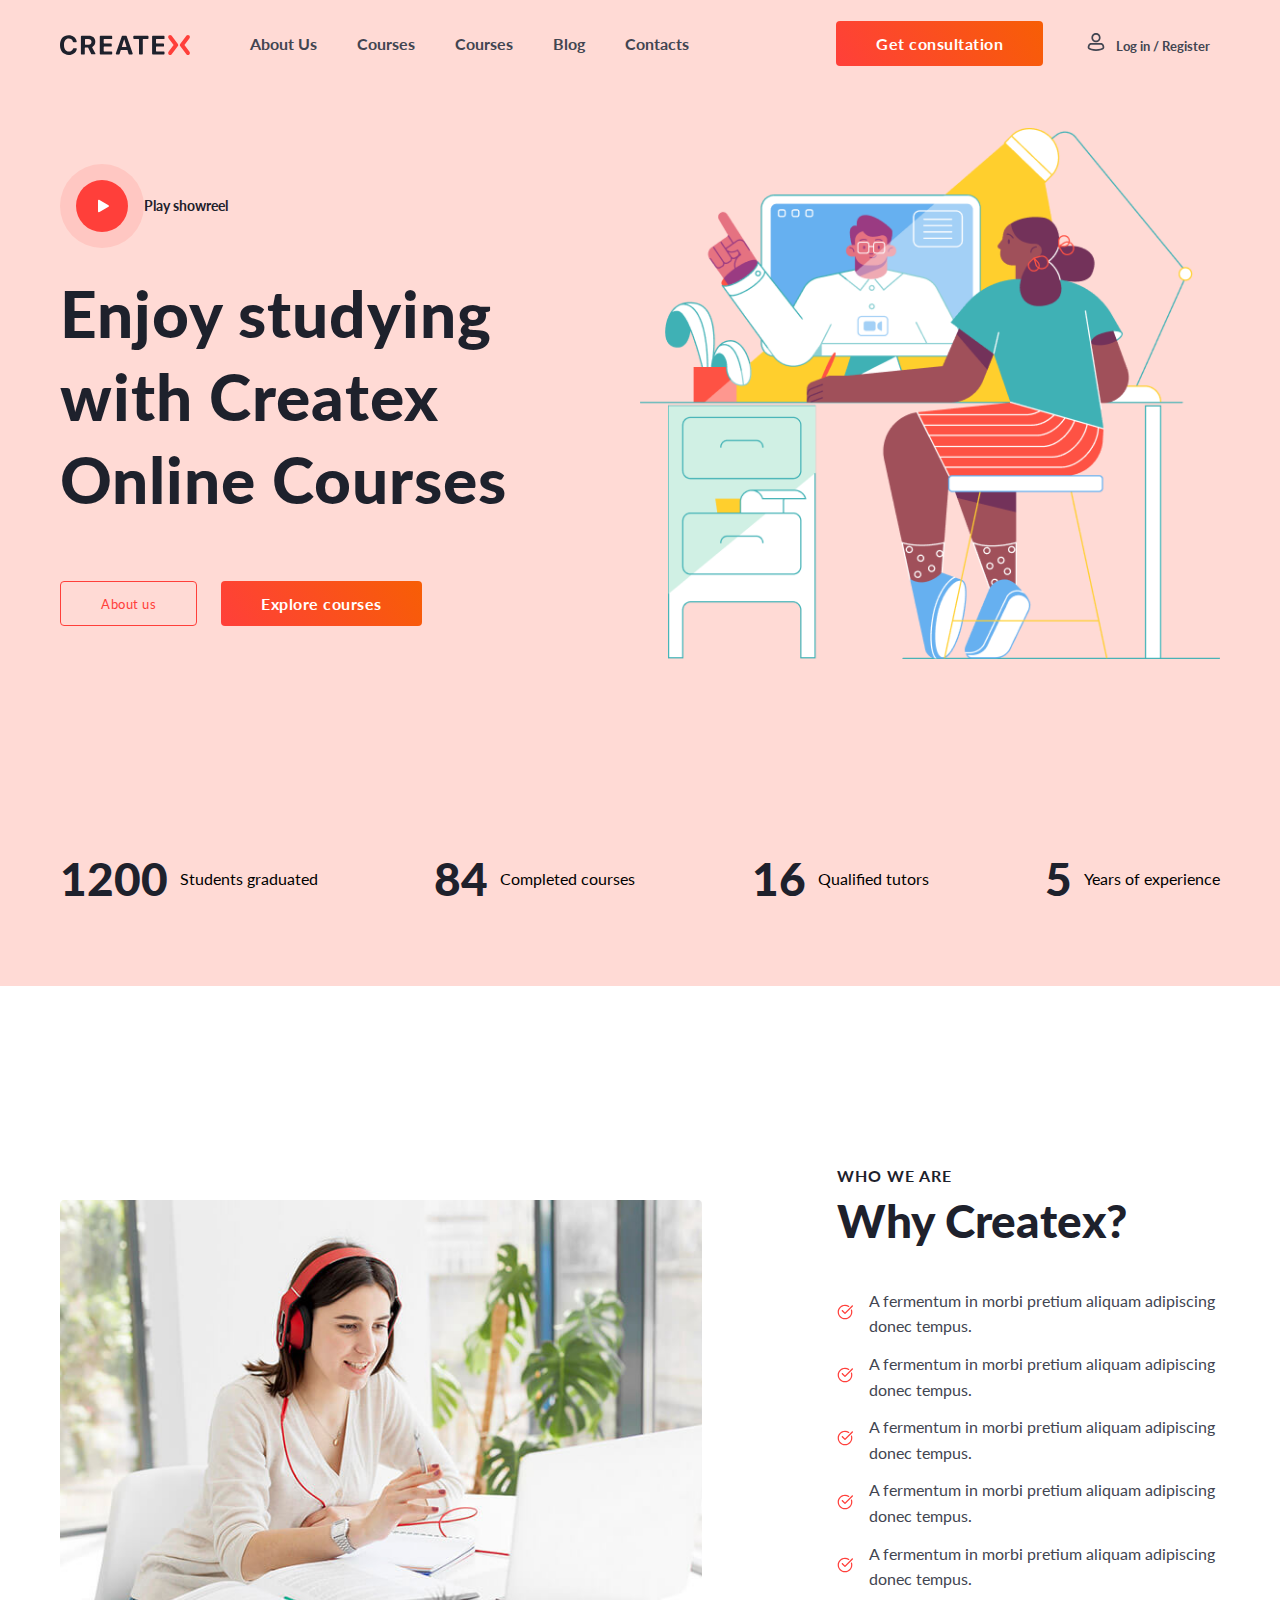
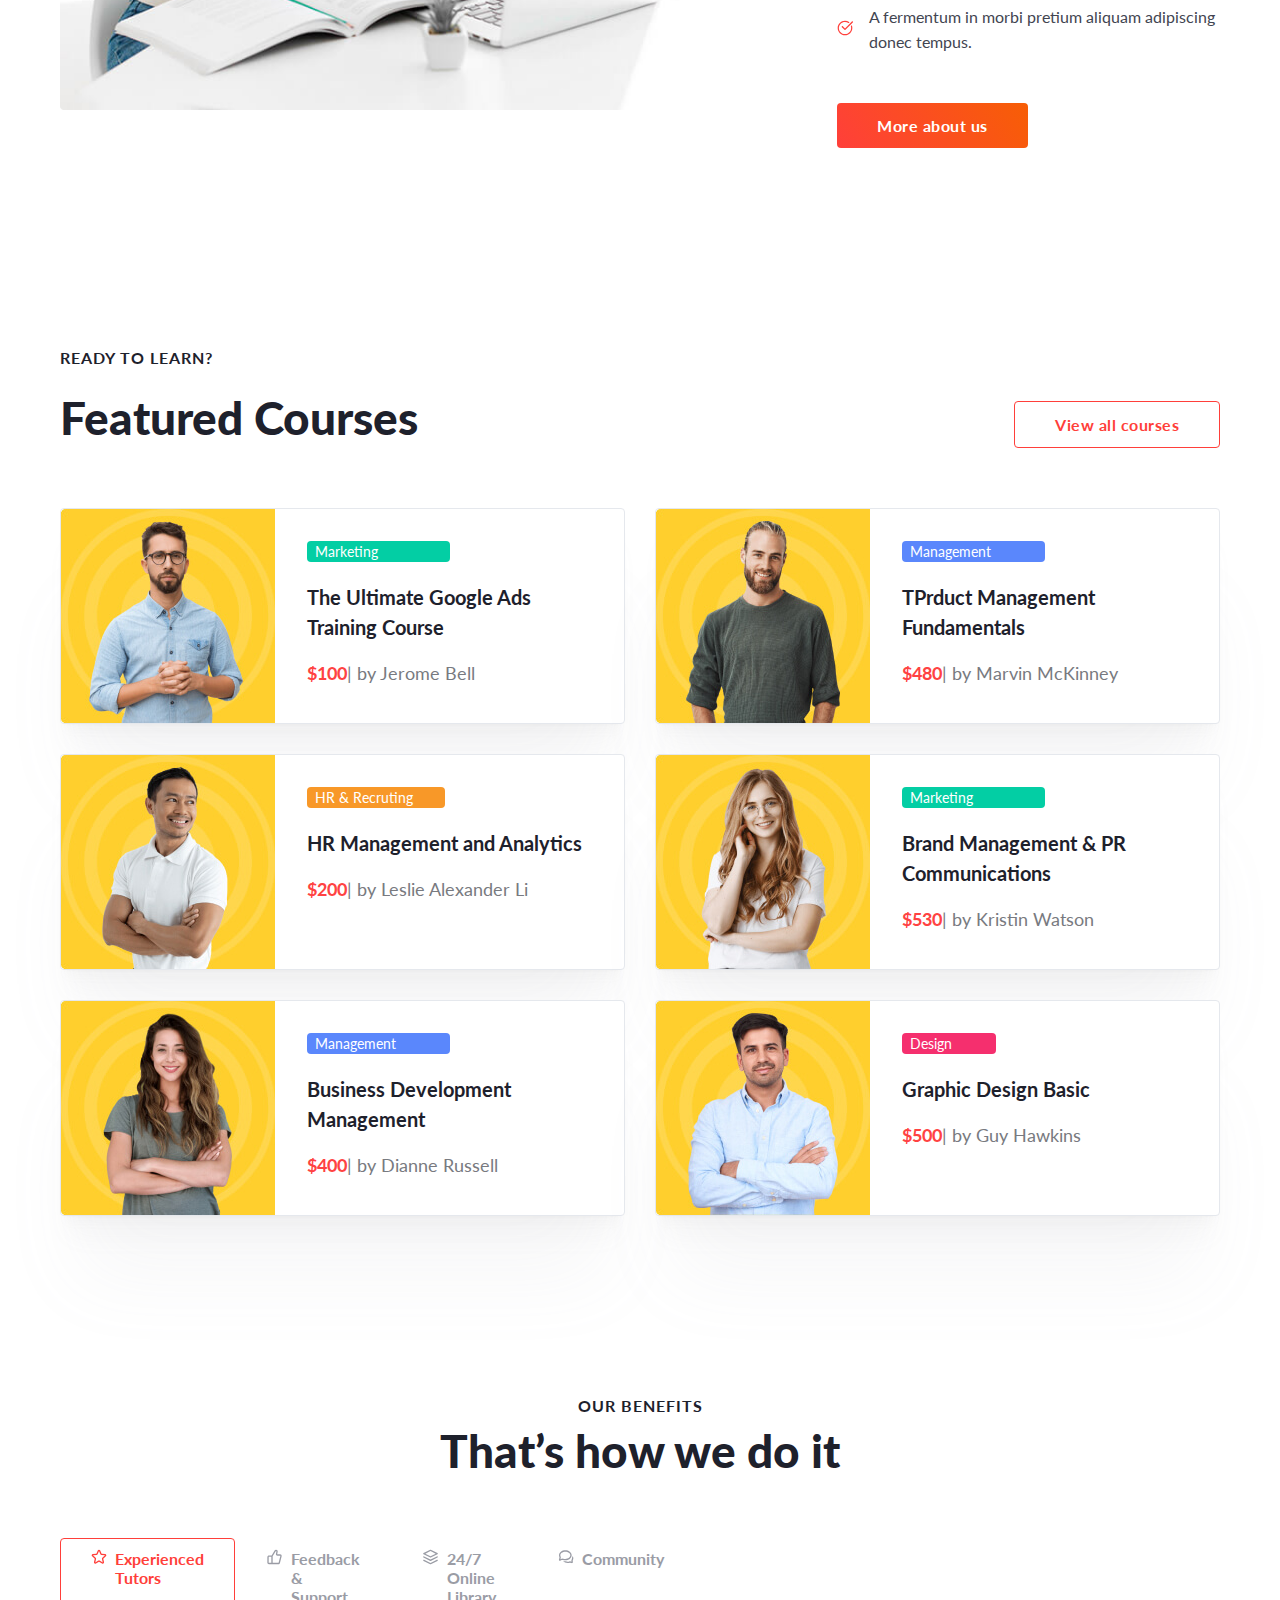
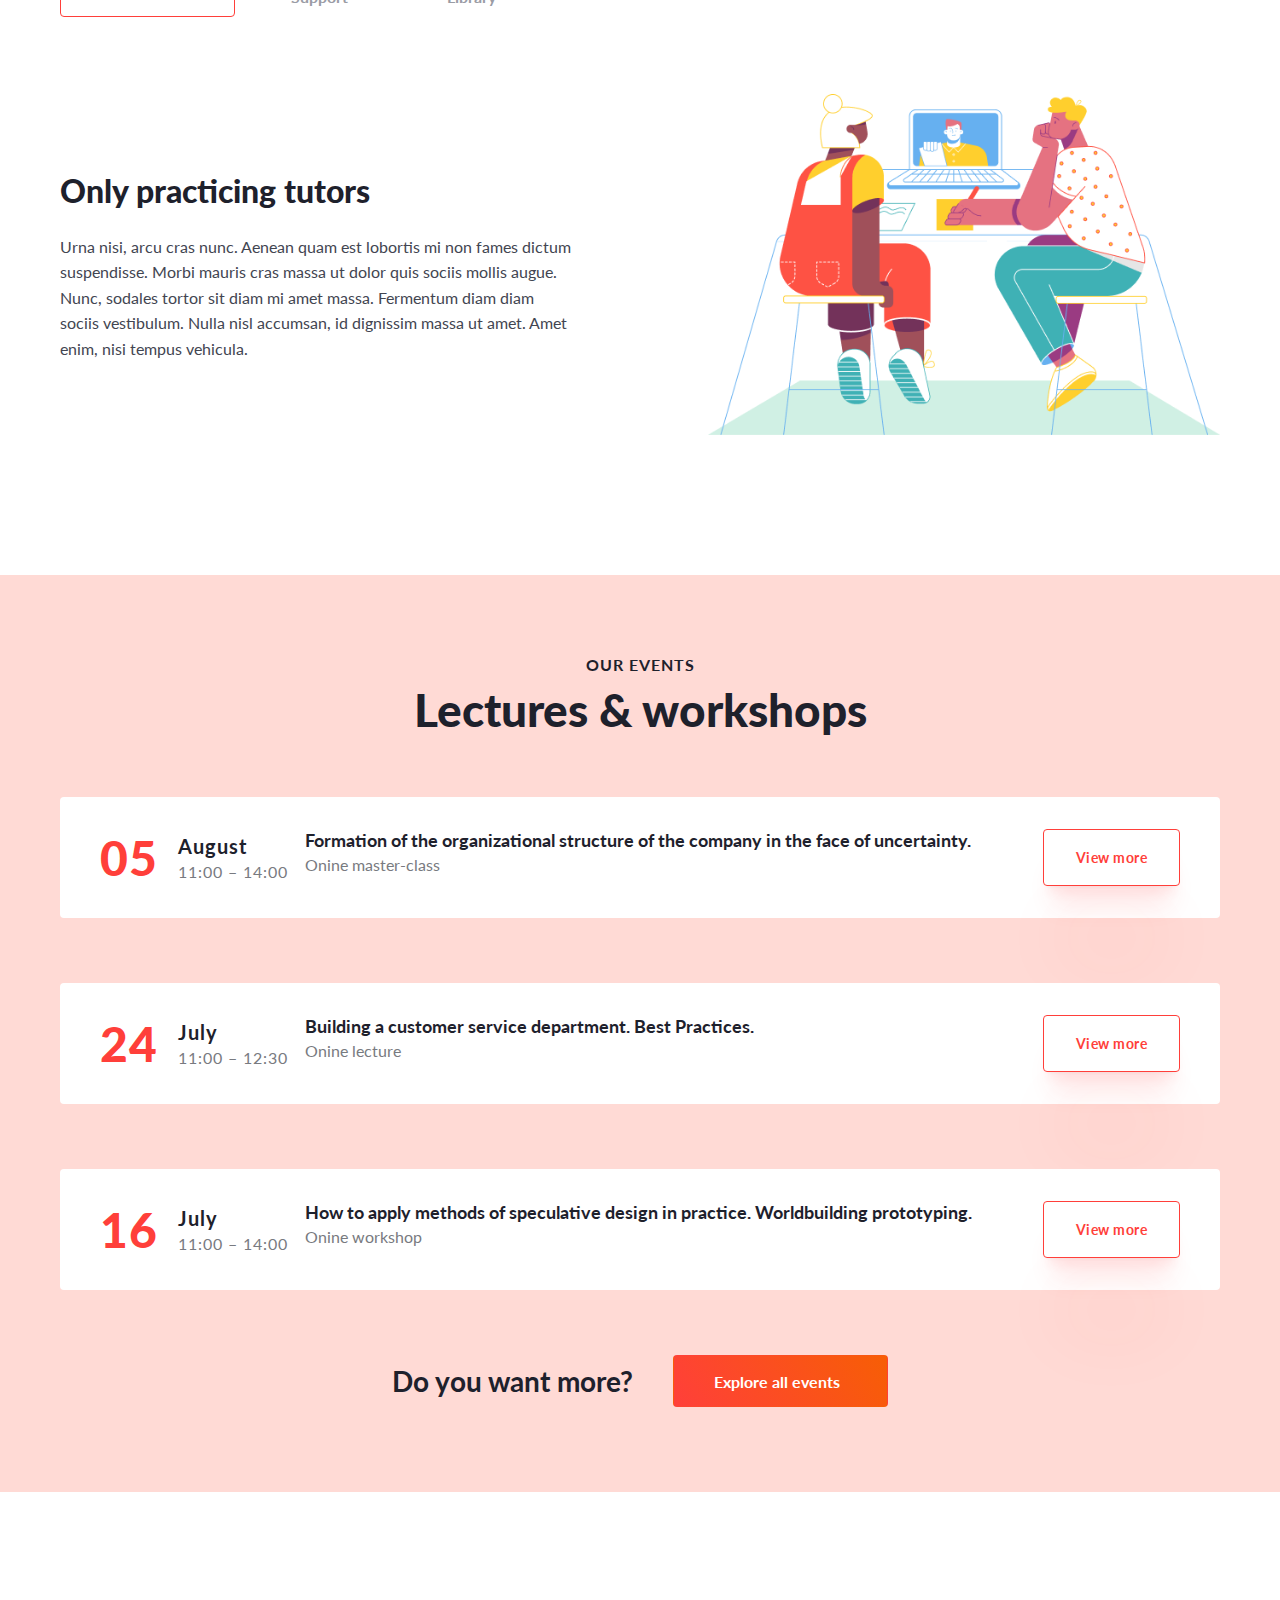
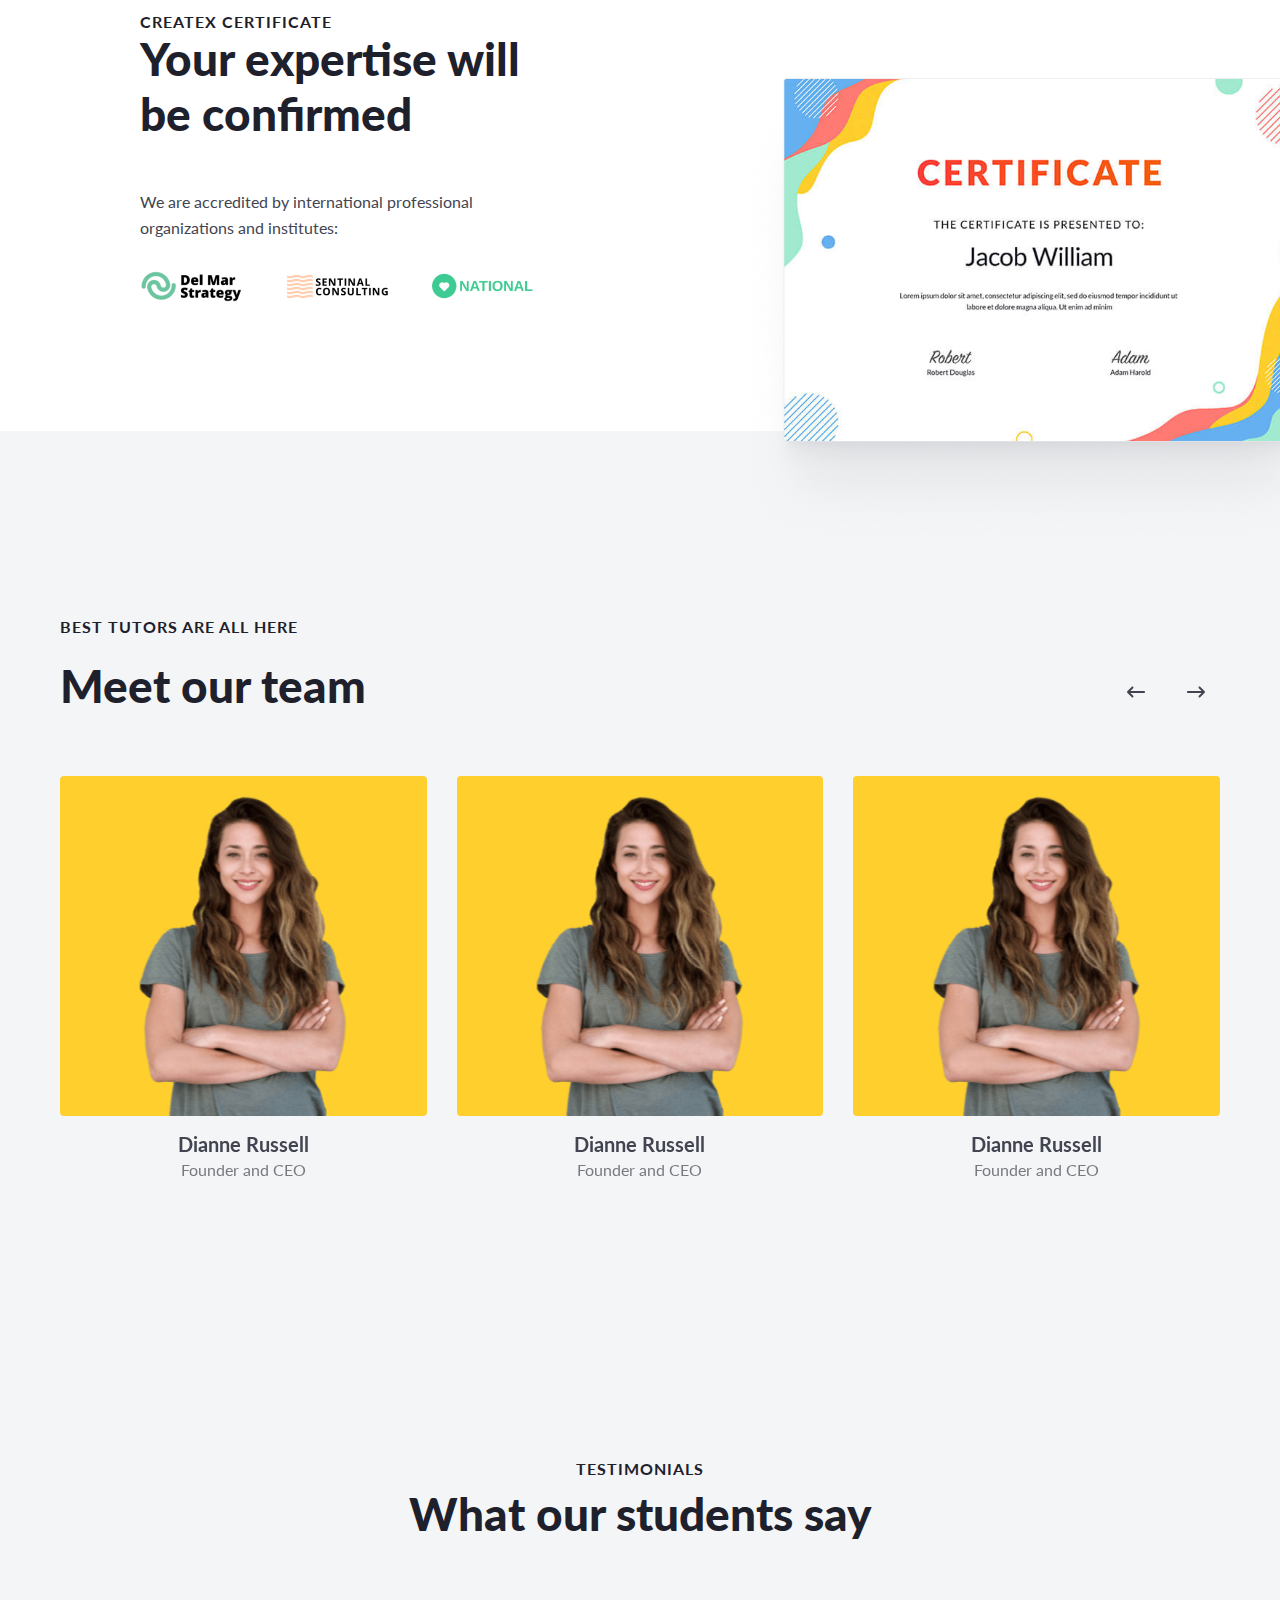
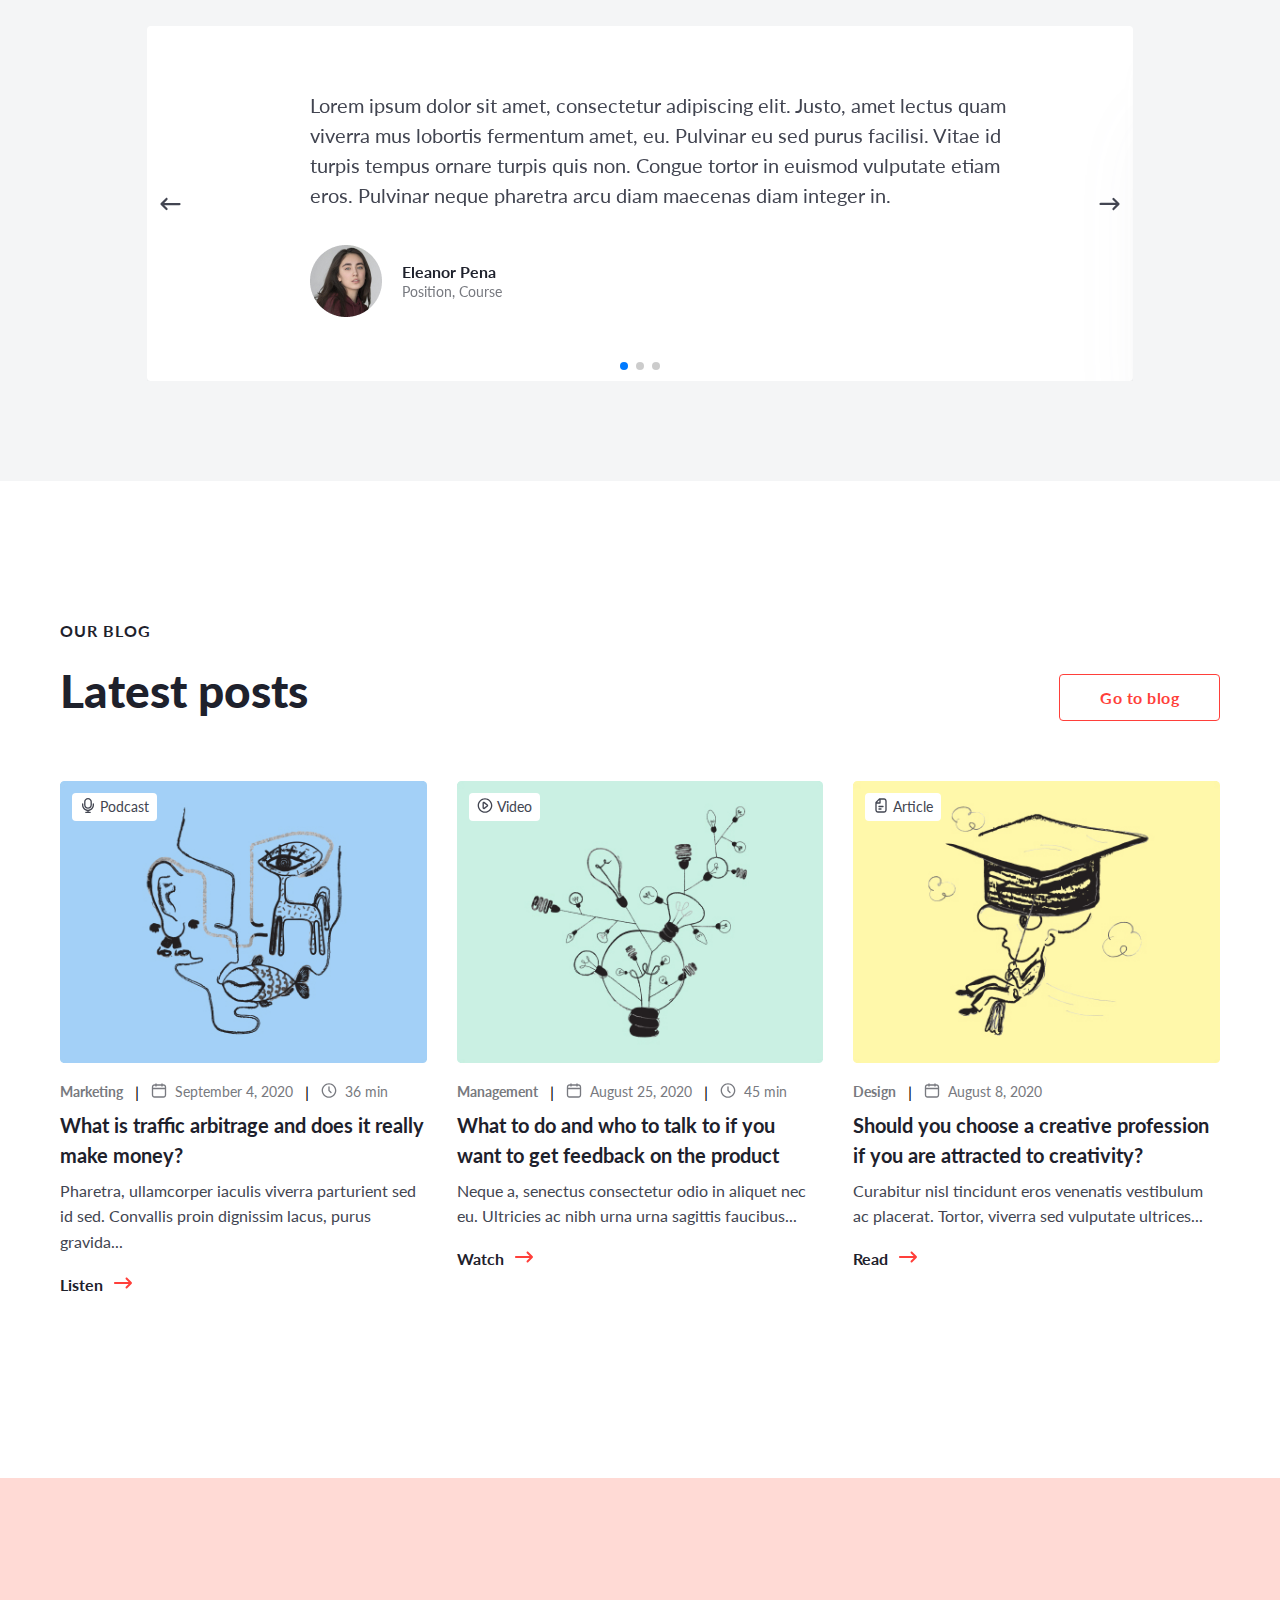
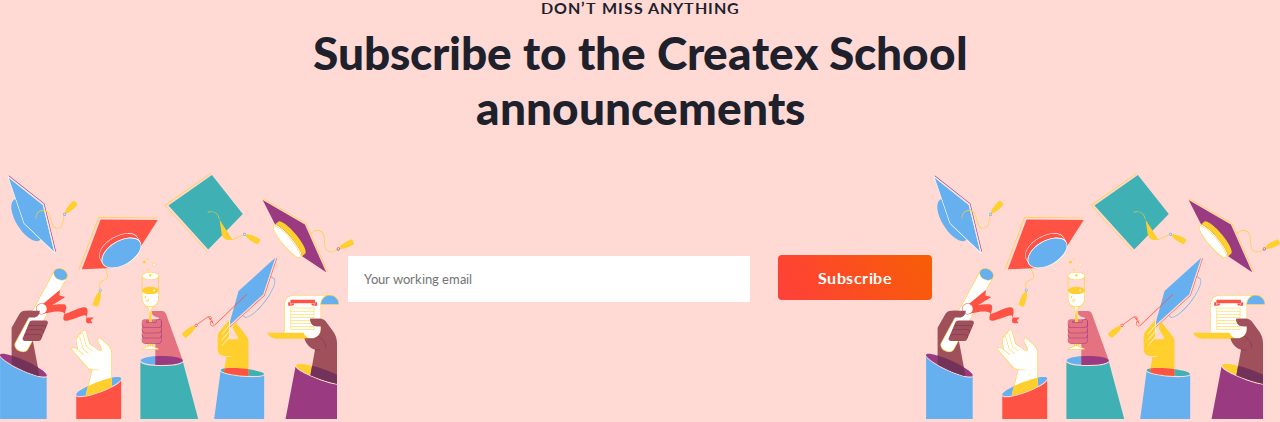
==== commit c88e6631: "adaption" ====
--- a/index.html
+++ b/index.html
@@ -282,58 +282,85 @@
 
         <section class="benefits">
             <div class="container">
-                
+    
                 <p class="benefits__suptitle">
                     Our benefits
                 </p>
                 <h2 class="benefits__title">
                     That’s how we do it
                 </h2>
+    
                 <div class="tabs">
                     <ul class="benefits__list">
                         <li class="benefits__list-item active">
-                            <span><svg width="16" height="16" viewBox="0 0 16 16" fill="none" xmlns="http://www.w3.org/2000/svg">
-                                <path fill-rule="evenodd" clip-rule="evenodd" d="M6.77932 1.46709C7.24248 0.398992 8.75719 0.39899 9.22036 1.46709L10.6214 4.69809L14.1273 5.03216C15.2862 5.14259 15.7543 6.58317 14.8816 7.35373L12.2417 9.68466L13.0073 13.1221C13.2604 14.2585 12.035 15.1488 11.0325 14.5569L7.99984 12.7665L4.96721 14.5569C3.96469 15.1488 2.73926 14.2585 2.99236 13.1221L3.75801 9.68466L1.11809 7.35373C0.245398 6.58317 0.71347 5.14259 1.87242 5.03216L5.37824 4.69809L6.77932 1.46709ZM9.40091 5.22735L7.99984 1.99635L6.59876 5.22735C6.406 5.67189 5.98678 5.97647 5.50444 6.02243L1.99861 6.35649L4.63852 8.68743C5.00174 9.00813 5.16186 9.50095 5.05652 9.97389L4.29088 13.4114L7.32351 11.621C7.74075 11.3746 8.25893 11.3746 8.67617 11.621L11.7088 13.4114L10.9432 9.97389C10.8378 9.50095 10.9979 9.00813 11.3612 8.68743L14.0011 6.35649L10.4952 6.02243C10.0129 5.97647 9.59368 5.67189 9.40091 5.22735Z" fill="#FF3F3A"/>
-                                </svg>
+                            <span>
+                                <svg width="16" height="16" viewBox="0 0 16 16" fill="none"
+                                     xmlns="http://www.w3.org/2000/svg">
+    <path fill-rule="evenodd" clip-rule="evenodd"
+          d="M6.77932 1.46709C7.24248 0.398992 8.75719 0.39899 9.22036 1.46709L10.6214 4.69809L14.1273 5.03216C15.2862 5.14259 15.7543 6.58317 14.8816 7.35373L12.2417 9.68466L13.0073 13.1221C13.2604 14.2585 12.035 15.1488 11.0325 14.5569L7.99984 12.7665L4.96721 14.5569C3.96469 15.1488 2.73926 14.2585 2.99236 13.1221L3.75801 9.68466L1.11809 7.35373C0.245398 6.58317 0.71347 5.14259 1.87242 5.03216L5.37824 4.69809L6.77932 1.46709ZM9.40091 5.22735L7.99984 1.99635L6.59876 5.22735C6.406 5.67189 5.98678 5.97647 5.50444 6.02243L1.99861 6.35649L4.63852 8.68743C5.00174 9.00813 5.16186 9.50095 5.05652 9.97389L4.29088 13.4114L7.32351 11.621C7.74075 11.3746 8.25893 11.3746 8.67617 11.621L11.7088 13.4114L10.9432 9.97389C10.8378 9.50095 10.9979 9.00813 11.3612 8.68743L14.0011 6.35649L10.4952 6.02243C10.0129 5.97647 9.59368 5.67189 9.40091 5.22735Z"
+          fill="#FF3F3A"/>
+    </svg>
+    
                             </span>
                             Experienced Tutors
                         </li>
                         <li class="benefits__list-item">
-                            <span><svg width="17" height="16" viewBox="0 0 17 16" fill="none" xmlns="http://www.w3.org/2000/svg">
-                                <path fill-rule="evenodd" clip-rule="evenodd" d="M9.9547 2.16732C9.86168 2.16732 9.77547 2.21676 9.72843 2.29736L9.72433 2.30438L6.66683 7.26115V13.834H12.3907C12.5135 13.834 12.6198 13.7487 12.6464 13.629L12.6487 13.6186L14.3487 6.97883C14.3798 6.8179 14.2565 6.66732 14.0915 6.66732H11.5002C11.066 6.66732 10.6268 6.52228 10.307 6.21014C9.97075 5.88199 9.81488 5.41203 9.91491 4.90572L10.3941 2.48001C10.4261 2.31806 10.3022 2.16732 10.1372 2.16732H9.9547ZM5.3335 13.834V7.73875H2.97118C2.82739 7.73875 2.7104 7.85476 2.70929 7.99872C2.70929 7.99872 2.70929 7.99872 2.70929 7.99872L2.66684 13.5701C2.66572 13.7154 2.78327 13.834 2.92868 13.834H5.3335ZM5.62809 6.40541L8.58155 1.61731C8.86843 1.13222 9.39032 0.833984 9.9547 0.833984H10.1372C11.1424 0.833984 11.897 1.75237 11.7022 2.73844L11.223 5.16415C11.2144 5.20732 11.22 5.22693 11.2213 5.23124C11.2228 5.23604 11.226 5.24402 11.2383 5.25596C11.2661 5.28317 11.3492 5.33398 11.5002 5.33398H14.0915C15.1121 5.33398 15.8701 6.27923 15.6487 7.27539L15.6464 7.28579L13.9453 13.93C13.7788 14.6537 13.1343 15.1673 12.3907 15.1673H2.92868C2.04298 15.1673 1.32676 14.4457 1.33354 13.56C1.33354 13.56 1.33354 13.56 1.33354 13.56L1.37599 7.98854C1.38271 7.11235 2.09485 6.40541 2.97118 6.40541H5.62809Z" fill="#9A9CA5"/>
-                                </svg>
+                            <span>
+      <svg width="17" height="16" viewBox="0 0 17 16" fill="none" xmlns="http://www.w3.org/2000/svg">
+    <path fill-rule="evenodd" clip-rule="evenodd"
+          d="M9.9547 2.16732C9.86168 2.16732 9.77547 2.21676 9.72843 2.29736L9.72433 2.30438L6.66683 7.26115V13.834H12.3907C12.5135 13.834 12.6198 13.7487 12.6464 13.629L12.6487 13.6186L14.3487 6.97883C14.3798 6.8179 14.2565 6.66732 14.0915 6.66732H11.5002C11.066 6.66732 10.6268 6.52228 10.307 6.21014C9.97075 5.88199 9.81488 5.41203 9.91491 4.90572L10.3941 2.48001C10.4261 2.31806 10.3022 2.16732 10.1372 2.16732H9.9547ZM5.3335 13.834V7.73875H2.97118C2.82739 7.73875 2.7104 7.85476 2.70929 7.99872C2.70929 7.99872 2.70929 7.99872 2.70929 7.99872L2.66684 13.5701C2.66572 13.7154 2.78327 13.834 2.92868 13.834H5.3335ZM5.62809 6.40541L8.58155 1.61731C8.86843 1.13222 9.39032 0.833984 9.9547 0.833984H10.1372C11.1424 0.833984 11.897 1.75237 11.7022 2.73844L11.223 5.16415C11.2144 5.20732 11.22 5.22693 11.2213 5.23124C11.2228 5.23604 11.226 5.24402 11.2383 5.25596C11.2661 5.28317 11.3492 5.33398 11.5002 5.33398H14.0915C15.1121 5.33398 15.8701 6.27923 15.6487 7.27539L15.6464 7.28579L13.9453 13.93C13.7788 14.6537 13.1343 15.1673 12.3907 15.1673H2.92868C2.04298 15.1673 1.32676 14.4457 1.33354 13.56C1.33354 13.56 1.33354 13.56 1.33354 13.56L1.37599 7.98854C1.38271 7.11235 2.09485 6.40541 2.97118 6.40541H5.62809Z"
+          fill="#9A9CA5"/>
+    </svg>
+    
                             </span>
                             Feedback & Support
                         </li>
                         <li class="benefits__list-item">
-                            <span><svg width="17" height="16" viewBox="0 0 17 16" fill="none" xmlns="http://www.w3.org/2000/svg">
-                                <path fill-rule="evenodd" clip-rule="evenodd" d="M8.20184 0.736397C8.38953 0.642555 8.61044 0.642555 8.79813 0.736397L15.4648 4.06973C15.6906 4.18266 15.8333 4.4135 15.8333 4.66602C15.8333 4.91853 15.6906 5.14937 15.4648 5.2623L8.79813 8.59563C8.61044 8.68948 8.38953 8.68948 8.20184 8.59563L1.53517 5.2623C1.30932 5.14937 1.16665 4.91853 1.16665 4.66602C1.16665 4.4135 1.30932 4.18266 1.53517 4.06973L8.20184 0.736397ZM3.32403 4.66602L8.49998 7.25399L13.6759 4.66602L8.49998 2.07804L3.32403 4.66602Z" fill="#9A9CA5"/>
-                                <path fill-rule="evenodd" clip-rule="evenodd" d="M1.23703 7.70121C1.40169 7.37189 1.80214 7.2384 2.13146 7.40306L8.49998 10.5873L14.8685 7.40306C15.1978 7.2384 15.5983 7.37189 15.7629 7.70121C15.9276 8.03052 15.7941 8.43097 15.4648 8.59563L8.79813 11.929C8.61044 12.0228 8.38953 12.0228 8.20184 11.929L1.53517 8.59563C1.20586 8.43097 1.07237 8.03052 1.23703 7.70121Z" fill="#9A9CA5"/>
-                                <path fill-rule="evenodd" clip-rule="evenodd" d="M1.23703 11.0345C1.40169 10.7052 1.80214 10.5717 2.13146 10.7364L8.49998 13.9207L14.8685 10.7364C15.1978 10.5717 15.5983 10.7052 15.7629 11.0345C15.9276 11.3639 15.7941 11.7643 15.4648 11.929L8.79813 15.2623C8.61044 15.3561 8.38953 15.3561 8.20184 15.2623L1.53517 11.929C1.20586 11.7643 1.07237 11.3639 1.23703 11.0345Z" fill="#9A9CA5"/>
-                                </svg>
+                            <span>
+       <svg width="17" height="16" viewBox="0 0 17 16" fill="none" xmlns="http://www.w3.org/2000/svg">
+    <path fill-rule="evenodd" clip-rule="evenodd"
+          d="M8.20184 0.736397C8.38953 0.642555 8.61044 0.642555 8.79813 0.736397L15.4648 4.06973C15.6906 4.18266 15.8333 4.4135 15.8333 4.66602C15.8333 4.91853 15.6906 5.14937 15.4648 5.2623L8.79813 8.59563C8.61044 8.68948 8.38953 8.68948 8.20184 8.59563L1.53517 5.2623C1.30932 5.14937 1.16665 4.91853 1.16665 4.66602C1.16665 4.4135 1.30932 4.18266 1.53517 4.06973L8.20184 0.736397ZM3.32403 4.66602L8.49998 7.25399L13.6759 4.66602L8.49998 2.07804L3.32403 4.66602Z"
+          fill="#9A9CA5"/>
+    <path fill-rule="evenodd" clip-rule="evenodd"
+          d="M1.23703 7.70121C1.40169 7.37189 1.80214 7.2384 2.13146 7.40306L8.49998 10.5873L14.8685 7.40306C15.1978 7.2384 15.5983 7.37189 15.7629 7.70121C15.9276 8.03052 15.7941 8.43097 15.4648 8.59563L8.79813 11.929C8.61044 12.0228 8.38953 12.0228 8.20184 11.929L1.53517 8.59563C1.20586 8.43097 1.07237 8.03052 1.23703 7.70121Z"
+          fill="#9A9CA5"/>
+    <path fill-rule="evenodd" clip-rule="evenodd"
+          d="M1.23703 11.0345C1.40169 10.7052 1.80214 10.5717 2.13146 10.7364L8.49998 13.9207L14.8685 10.7364C15.1978 10.5717 15.5983 10.7052 15.7629 11.0345C15.9276 11.3639 15.7941 11.7643 15.4648 11.929L8.79813 15.2623C8.61044 15.3561 8.38953 15.3561 8.20184 15.2623L1.53517 11.929C1.20586 11.7643 1.07237 11.3639 1.23703 11.0345Z"
+          fill="#9A9CA5"/>
+    </svg>
+    
                             </span>
                             24/7 Online Library
                         </li>
                         <li class="benefits__list-item">
-                            <span><svg width="16" height="16" viewBox="0 0 16 16" fill="none" xmlns="http://www.w3.org/2000/svg">
-                                <path fill-rule="evenodd" clip-rule="evenodd" d="M14.6153 7.04557C14.5204 7.70339 14.2954 8.32861 13.9619 8.90355C13.9869 9.0459 13.9997 9.18979 13.9997 9.33429C13.9997 9.83617 13.8543 10.3165 13.5849 10.7529C13.4504 10.9707 13.4158 11.226 13.4025 11.3946C13.3873 11.5879 13.3924 11.7994 13.4062 12.0025C13.4217 12.2304 13.4497 12.4697 13.4818 12.6954C13.2216 12.6196 12.9395 12.5434 12.6704 12.4826C12.4465 12.4321 12.2174 12.3891 12.0099 12.3676C11.8289 12.349 11.5674 12.3345 11.3335 12.4101C10.8221 12.5754 10.2594 12.6676 9.66636 12.6676C8.96109 12.6676 8.31335 12.5424 7.74559 12.325C7.60903 12.3312 7.47147 12.3343 7.33301 12.3343C6.52993 12.3343 5.75701 12.2287 5.03385 12.0335C6.08516 13.2494 7.81828 14.001 9.66636 14.001C10.3883 14.001 11.0812 13.8901 11.7198 13.6864C11.7209 13.6865 11.723 13.6864 11.726 13.6864C11.7424 13.686 11.7879 13.6851 11.8729 13.6939C12.0067 13.7077 12.1786 13.7385 12.377 13.7833C12.7719 13.8724 13.2157 14.0038 13.5615 14.1136C14.2949 14.3464 15.0056 13.7064 14.8745 12.9621C14.8181 12.6418 14.7595 12.2508 14.7365 11.9122C14.7249 11.7419 14.7236 11.6021 14.7317 11.4995C14.7351 11.457 14.7394 11.4304 14.7421 11.4162C15.1172 10.7949 15.333 10.0874 15.333 9.33429C15.333 8.48526 15.0693 7.70995 14.6153 7.04557Z" fill="#9A9CA5"/>
-                                <path fill-rule="evenodd" clip-rule="evenodd" d="M3.73109 3.79943C2.83245 4.48662 2.33306 5.38871 2.33306 6.33398C2.33306 6.80534 2.45577 7.25932 2.68599 7.68147C2.77367 7.84226 2.79854 8.00812 2.80744 8.1204C2.81714 8.24283 2.8123 8.36867 2.80166 8.48633C2.78034 8.72191 2.72949 8.98884 2.66849 9.25174C2.59715 9.55927 2.50572 9.88724 2.41296 10.1952C2.76512 10.0672 3.15003 9.93601 3.51493 9.82956C3.80985 9.74352 4.10767 9.66886 4.37274 9.62695C4.60108 9.59084 4.93243 9.55536 5.2177 9.65405C5.85792 9.87555 6.57411 10.0007 7.33306 10.0007C8.76451 10.0007 10.0358 9.55621 10.935 8.86854C11.8337 8.18135 12.3331 7.27926 12.3331 6.33398C12.3331 5.38871 11.8337 4.48662 10.935 3.79943C10.0358 3.11176 8.76451 2.66732 7.33306 2.66732C5.90162 2.66732 4.63034 3.11176 3.73109 3.79943ZM2.92116 2.74028C4.07283 1.85959 5.63489 1.33398 7.33306 1.33398C9.03123 1.33398 10.5933 1.85959 11.745 2.74028C12.8973 3.62145 13.6664 4.88602 13.6664 6.33398C13.6664 7.78194 12.8973 9.04652 11.745 9.92769C10.5933 10.8084 9.03123 11.334 7.33306 11.334C6.43769 11.334 5.58244 11.188 4.80591 10.9224C4.80513 10.9246 4.74215 10.9184 4.58098 10.9439C4.39521 10.9733 4.15809 11.0308 3.88836 11.1095C3.35138 11.2662 2.74835 11.4878 2.28902 11.6666C1.49327 11.9763 0.682633 11.212 0.95074 10.3979C1.09284 9.96647 1.26043 9.42121 1.36966 8.95041C1.42468 8.71324 1.46039 8.51384 1.47375 8.36618C1.47839 8.31492 1.47958 8.27756 1.47932 8.2523C1.17246 7.66592 0.99973 7.01748 0.99973 6.33398C0.99973 4.88602 1.76887 3.62145 2.92116 2.74028Z" fill="#9A9CA5"/>
-                                </svg>
+                            <span>
+      <svg width="16" height="16" viewBox="0 0 16 16" fill="none" xmlns="http://www.w3.org/2000/svg">
+    <path fill-rule="evenodd" clip-rule="evenodd"
+          d="M14.6153 7.04557C14.5204 7.70339 14.2954 8.32861 13.9619 8.90355C13.9869 9.0459 13.9997 9.18979 13.9997 9.33429C13.9997 9.83617 13.8543 10.3165 13.5849 10.7529C13.4504 10.9707 13.4158 11.226 13.4025 11.3946C13.3873 11.5879 13.3924 11.7994 13.4062 12.0025C13.4217 12.2304 13.4497 12.4697 13.4818 12.6954C13.2216 12.6196 12.9395 12.5434 12.6704 12.4826C12.4465 12.4321 12.2174 12.3891 12.0099 12.3676C11.8289 12.349 11.5674 12.3345 11.3335 12.4101C10.8221 12.5754 10.2594 12.6676 9.66636 12.6676C8.96109 12.6676 8.31335 12.5424 7.74559 12.325C7.60903 12.3312 7.47147 12.3343 7.33301 12.3343C6.52993 12.3343 5.75701 12.2287 5.03385 12.0335C6.08516 13.2494 7.81828 14.001 9.66636 14.001C10.3883 14.001 11.0812 13.8901 11.7198 13.6864C11.7209 13.6865 11.723 13.6864 11.726 13.6864C11.7424 13.686 11.7879 13.6851 11.8729 13.6939C12.0067 13.7077 12.1786 13.7385 12.377 13.7833C12.7719 13.8724 13.2157 14.0038 13.5615 14.1136C14.2949 14.3464 15.0056 13.7064 14.8745 12.9621C14.8181 12.6418 14.7595 12.2508 14.7365 11.9122C14.7249 11.7419 14.7236 11.6021 14.7317 11.4995C14.7351 11.457 14.7394 11.4304 14.7421 11.4162C15.1172 10.7949 15.333 10.0874 15.333 9.33429C15.333 8.48526 15.0693 7.70995 14.6153 7.04557Z"
+          fill="#9A9CA5"/>
+    <path fill-rule="evenodd" clip-rule="evenodd"
+          d="M3.73109 3.79943C2.83245 4.48662 2.33306 5.38871 2.33306 6.33398C2.33306 6.80534 2.45577 7.25932 2.68599 7.68147C2.77367 7.84226 2.79854 8.00812 2.80744 8.1204C2.81714 8.24283 2.8123 8.36867 2.80166 8.48633C2.78034 8.72191 2.72949 8.98884 2.66849 9.25174C2.59715 9.55927 2.50572 9.88724 2.41296 10.1952C2.76512 10.0672 3.15003 9.93601 3.51493 9.82956C3.80985 9.74352 4.10767 9.66886 4.37274 9.62695C4.60108 9.59084 4.93243 9.55536 5.2177 9.65405C5.85792 9.87555 6.57411 10.0007 7.33306 10.0007C8.76451 10.0007 10.0358 9.55621 10.935 8.86854C11.8337 8.18135 12.3331 7.27926 12.3331 6.33398C12.3331 5.38871 11.8337 4.48662 10.935 3.79943C10.0358 3.11176 8.76451 2.66732 7.33306 2.66732C5.90162 2.66732 4.63034 3.11176 3.73109 3.79943ZM2.92116 2.74028C4.07283 1.85959 5.63489 1.33398 7.33306 1.33398C9.03123 1.33398 10.5933 1.85959 11.745 2.74028C12.8973 3.62145 13.6664 4.88602 13.6664 6.33398C13.6664 7.78194 12.8973 9.04652 11.745 9.92769C10.5933 10.8084 9.03123 11.334 7.33306 11.334C6.43769 11.334 5.58244 11.188 4.80591 10.9224C4.80513 10.9246 4.74215 10.9184 4.58098 10.9439C4.39521 10.9733 4.15809 11.0308 3.88836 11.1095C3.35138 11.2662 2.74835 11.4878 2.28902 11.6666C1.49327 11.9763 0.682633 11.212 0.95074 10.3979C1.09284 9.96647 1.26043 9.42121 1.36966 8.95041C1.42468 8.71324 1.46039 8.51384 1.47375 8.36618C1.47839 8.31492 1.47958 8.27756 1.47932 8.2523C1.17246 7.66592 0.99973 7.01748 0.99973 6.33398C0.99973 4.88602 1.76887 3.62145 2.92116 2.74028Z"
+          fill="#9A9CA5"/>
+    </svg>
                             </span>
                             Community
                         </li>
                     </ul>
+    
                     <div class="benefits__content active">
                         <div class="benefits__info">
                             <h3 class="benefits__info-title">
                                 Only practicing tutors
                             </h3>
                             <p class="benefits__info-desc">
-                                Urna nisi, arcu cras nunc. Aenean quam est lobortis mi non fames dictum suspendisse. Morbi mauris cras massa ut dolor quis sociis mollis augue. Nunc, sodales tortor sit diam mi amet massa. Fermentum diam diam sociis vestibulum. Nulla nisl accumsan, id dignissim massa ut amet. Amet enim, nisi tempus vehicula.
+                                Urna nisi, arcu cras nunc. Aenean quam est lobortis mi non fames dictum suspendisse. Morbi
+                                mauris cras massa ut dolor quis sociis mollis augue. Nunc, sodales tortor sit diam mi amet
+                                massa. Fermentum diam diam sociis vestibulum. Nulla nisl accumsan, id dignissim massa ut
+                                amet. Amet enim, nisi tempus vehicula.
                             </p>
                         </div>
                         <div class="benefits__right">
-                            <img src="./crs/assets/benefits__img.png" alt="" class="benefits__img">
+                            <img src="./crs/assets/benefits__img.png" alt="" class="benefits__right-img">
                         </div>
                     </div>
                     <div class="benefits__content">
@@ -342,11 +369,14 @@
                                 Only practicing tutors2
                             </h3>
                             <p class="benefits__info-desc">
-                                Urna nisi, arcu cras nunc. Aenean quam est lobortis mi non fames dictum suspendisse. Morbi mauris cras massa ut dolor quis sociis mollis augue. Nunc, sodales tortor sit diam mi amet massa. Fermentum diam diam sociis vestibulum. Nulla nisl accumsan, id dignissim massa ut amet. Amet enim, nisi tempus vehicula.
+                                Urna nisi, arcu cras nunc. Aenean quam est lobortis mi non fames dictum suspendisse. Morbi
+                                mauris cras massa ut dolor quis sociis mollis augue. Nunc, sodales tortor sit diam mi amet
+                                massa. Fermentum diam diam sociis vestibulum. Nulla nisl accumsan, id dignissim massa ut
+                                amet. Amet enim, nisi tempus vehicula.
                             </p>
                         </div>
                         <div class="benefits__right">
-                            <img src="./crs/assets/benefits__img.png" alt="" class="benefits__img">
+                            <img src="./src/assets/benefits.png" alt="" class="benefits__right-img">
                         </div>
                     </div>
                     <div class="benefits__content">
@@ -355,28 +385,35 @@
                                 Only practicing tutors3
                             </h3>
                             <p class="benefits__info-desc">
-                                Urna nisi, arcu cras nunc. Aenean quam est lobortis mi non fames dictum suspendisse. Morbi mauris cras massa ut dolor quis sociis mollis augue. Nunc, sodales tortor sit diam mi amet massa. Fermentum diam diam sociis vestibulum. Nulla nisl accumsan, id dignissim massa ut amet. Amet enim, nisi tempus vehicula.
+                                Urna nisi, arcu cras nunc. Aenean quam est lobortis mi non fames dictum suspendisse. Morbi
+                                mauris cras massa ut dolor quis sociis mollis augue. Nunc, sodales tortor sit diam mi amet
+                                massa. Fermentum diam diam sociis vestibulum. Nulla nisl accumsan, id dignissim massa ut
+                                amet. Amet enim, nisi tempus vehicula.
                             </p>
                         </div>
                         <div class="benefits__right">
-                            <img src="./crs/assets/benefits__img.png" alt="" class="benefits__img">
+                            <img src="./src/assets/benefits.png" alt="" class="benefits__right-img">
                         </div>
                     </div>
                     <div class="benefits__content">
                         <div class="benefits__info">
                             <h3 class="benefits__info-title">
-                                Only practicing tutors4
+                                Only practicing tutors3
                             </h3>
                             <p class="benefits__info-desc">
-                                Urna nisi, arcu cras nunc. Aenean quam est lobortis mi non fames dictum suspendisse. Morbi mauris cras massa ut dolor quis sociis mollis augue. Nunc, sodales tortor sit diam mi amet massa. Fermentum diam diam sociis vestibulum. Nulla nisl accumsan, id dignissim massa ut amet. Amet enim, nisi tempus vehicula.
+                                Urna nisi, arcu cras nunc. Aenean quam est lobortis mi non fames dictum suspendisse. Morbi
+                                mauris cras massa ut dolor quis sociis mollis augue. Nunc, sodales tortor sit diam mi amet
+                                massa. Fermentum diam diam sociis vestibulum. Nulla nisl accumsan, id dignissim massa ut
+                                amet. Amet enim, nisi tempus vehicula.
                             </p>
                         </div>
                         <div class="benefits__right">
-                            <img src="./crs/assets/benefits__img.png" alt="" class="benefits__img">
-                        </div>
-                    </div>
-                </div>
-                 
+                            <img src="./src/assets/benefits.png" alt="" class="benefits__right-img">
+                        </div>
+                    </div>
+                </div>
+    
+    
             </div>
         </section>
 
@@ -459,28 +496,26 @@
 
         <section class="config">
             <div class="container">
-              <div class="config__row">
-                <div class="config__row-left">
-                    <p class="config__row-suptitle">
+                <div class="config__left">
+                    <p class="config__suptitle">
                         Createx Certificate
                     </p>
-                    <h2 class="config__row-title">
+                    <h2 class="config__title">
                         Your expertise will <br> be confirmed
                     </h2>
-                    <p class="config__row-desc">
+                    <p class="config__desc">
                         We are accredited by international professional <br> organizations and institutes:
                     </p>
-                    <div class="config__row-logo">
-                        <img src="./crs/assets/logo1.png" alt="" class="img">
-                        <img src="./crs/assets/logo2.png" alt="" class="img">
-                        <img src="./crs/assets/logo3.png" alt="" class="img">
-                    </div>
-                </div>
-              <div class="config__img">
-                <img class="config__img-post" src="./crs/assets/config__img.png" alt="">
-              </div>
-            </div>
-            </div>
+                    <div class="config__logo">
+                        <img class="config__logo-img" src="./crs/assets/logo1.png" alt="" class="img">
+                        <img class="config__logo-img" src="./crs/assets/logo2.png" alt="" class="img">
+                        <img class="config__logo-img" src="./crs/assets/logo3.png" alt="" class="img">
+                    </div>
+                </div>
+        <div class="config__right">
+                <img class="config__right-img" src="./crs/assets/config__img.png" alt="">
+            </div>
+        </div>
         </section>
 
         <section class="team">
@@ -1018,12 +1053,15 @@
                     <h2 class="subscribe__title">
                         Subscribe to the Createx School <br> announcements
                     </h2>
-                    <form class="subscribe__label">
-                        <input type="email" class="subscribe__field" placeholder="Your working email">
-                    </form>
-                    <button class="subscribe__btns">
+                    <form class="subscribe__form">
+                        <label class="subscribe__label">
+                            <input type="email" class="subscribe__field" placeholder="Your working email">
+                        </label>
+                    
+                    <button class="btn">
                         Subscribe
                     </button>
+                    </form>
                     <div class="subscribe__left">
                         <img src="./crs/assets/illustration1.svg" alt="#" class="subscribe__left-img">
                     </div>
@@ -1036,7 +1074,7 @@
 
     </main>
 
-    <footer class="footer">
+    <!-- <footer class="footer">
         <div class="container">
             <div class="footer__nav">
                 <div class="footer__left">
@@ -1187,20 +1225,13 @@
                     </ul>
                 </div>
                 <div class="footer__right">
-                    <p class="footer__right-title">
-                        SIGN UP TO OUR NEWSLETTER
-                    </p>
-                    <form class="footer__right-inputs">
-                        <input class="footer__right-input" type="email" placeholder="Email address">
-                        <span>
-                            <svg width="16" height="16" viewBox="0 0 16 16" fill="none" xmlns="http://www.w3.org/2000/svg">
-                                <path fill-rule="evenodd" clip-rule="evenodd" d="M9.86193 4.52925C10.1223 4.2689 10.5444 4.2689 10.8047 4.52925L13.8047 7.52925C14.0651 7.7896 14.0651 8.21171 13.8047 8.47206L10.8047 11.4721C10.5444 11.7324 10.1223 11.7324 9.86193 11.4721C9.60158 11.2117 9.60158 10.7896 9.86193 10.5292L11.7239 8.66732H2.66667C2.29848 8.66732 2 8.36884 2 8.00065C2 7.63246 2.29848 7.33398 2.66667 7.33398H11.7239L9.86193 5.47206C9.60158 5.21171 9.60158 4.7896 9.86193 4.52925Z" fill="white"/>
-                                </svg>                                
-                        </span>
+                    <h3 class="footer__right-title">SIGN UP TO OUR NEWSLETTER</h3>
+                    <form class="footer__right-form">
+                        <label class="footer__right-label">
+                            <input class="footer__right-email" placeholder="Email address" type="email">
+                        </label>
                     </form>
-                    <p class="footer__right-desc">
-                        *Subscribe to our newsletter to receive communications and early updates from Createx SEO Agency.
-                    </p>
+                    <p class="footer__right-desc">*Subscribe to our newsletter to receive communications and early updates from Createx SEO Agency.</p>
                 </div>
             </div>
             <div class="footer__bottom">
@@ -1225,12 +1256,28 @@
                 </p>
             </div>
         </div>
-    </footer>
+    </footer> -->
 
     <script src="https://ajax.googleapis.com/ajax/libs/jquery/1.12.4/jquery.min.js"></script>
     <script src="https://cdn.jsdelivr.net/npm/@fancyapps/ui@4.0/dist/fancybox.umd.js"></script>
     <script src="https://cdn.jsdelivr.net/npm/swiper@11/swiper-bundle.min.js"></script>
-    <script src="./crs/js/swiper.js"></script>
-    <script src="./crs/js/main.js"></script>
+
+     <script>
+        document.addEventListener("DOMContentLoaded", function() {
+    let header = document.querySelector(".header")
+    window.addEventListener("scroll", function() {
+        let scrollPosition = window.scrollY
+        if(scrollPosition > 900){
+            header.style.background = "white"
+        }
+        else{
+            header.style.background = "#ffdad5"
+        }
+    })
+})
+
+     </script>
+         <script src="./crs/js/swiper.js"></script>
+         <script src="./crs/js/main.js"></script>
 </body>
 </html>--- a/crs/styles/style.css
+++ b/crs/styles/style.css
@@ -36,6 +36,7 @@
   padding: 20px 0;
   position: fixed;
   width: 100%;
+  z-index: 30;
 }
 .header__nav {
   display: -webkit-box;
@@ -201,11 +202,13 @@
     padding: 20px 0;
     left: 0;
     border-radius: 0 0 20px 20px;
+    -webkit-transform: translateY(-100%);
+            transform: translateY(-100%);
   }
   .header__burgerMenu.active {
     top: 0;
-    -webkit-transform: translateY(-100%);
-            transform: translateY(-100%);
+    -webkit-transform: translateY(0);
+            transform: translateY(0);
   }
   .header__burger {
     display: -webkit-box;
@@ -213,7 +216,7 @@
     display: flex;
   }
 }
-@media (max-width: 992px) and (max-width: 768px) {
+@media (max-width: 768px) {
   .header__burgerMenu {
     -webkit-box-orient: vertical;
     -webkit-box-direction: normal;
@@ -222,12 +225,12 @@
     row-gap: 20px;
   }
 }
-@media (max-width: 992px) and (max-width: 500) {
+@media (max-width: 500) {
   .header__burgerMenu-links a {
     font-size: 15px;
   }
 }
-@media (max-width: 992px) and (max-width: 425px) {
+@media (max-width: 425px) {
   .header__burgerMenu-links, .header__burgerMenu {
     -webkit-box-orient: vertical;
     -webkit-box-direction: normal;
@@ -449,6 +452,7 @@
   padding: 32px;
 }
 .featured__card-text {
+  width: 50%;
   padding: 0 8px;
   color: var(--white, #FFF);
   font-size: 14px;
@@ -613,6 +617,7 @@
   text-transform: uppercase;
 }
 .benefits__list {
+  width: 50%;
   display: -webkit-box;
   display: -ms-flexbox;
   display: flex;
@@ -622,8 +627,8 @@
   margin-bottom: 60px;
 }
 .benefits__list-item {
+  width: 100%;
   color: var(--gray-600, #9A9CA5);
-  font-style: normal;
   font-weight: 700;
   display: -webkit-box;
   display: -ms-flexbox;
@@ -660,6 +665,9 @@
   display: -ms-flexbox;
   display: flex;
 }
+.benefits__info {
+  width: 50%;
+}
 .benefits__info-title {
   color: var(--gray-900, #1E212C);
   font-size: 32px;
@@ -670,6 +678,12 @@
   color: var(--gray-800, #424551);
   font-weight: 400;
   line-height: 160%;
+}
+.benefits__right {
+  width: 50%;
+}
+.benefits__right-img {
+  width: 100%;
 }
 
 .events {
@@ -816,33 +830,30 @@
 }
 
 .config {
-  margin: 179px 96px;
-}
-.config__row {
-  width: 50%;
-}
-.config__row-left {
-  width: 100%;
-}
-.config__row-suptitle {
+  padding: 120px;
+}
+.config__left {
+  width: 40%;
+}
+.config__suptitle {
   color: var(--gray-900, #1E212C);
   font-weight: 700;
   letter-spacing: 1px;
   text-transform: uppercase;
 }
-.config__row-title {
+.config__title {
   color: var(--gray-900, #1E212C);
   font-size: 46px;
   font-weight: 900;
 }
-.config__row-desc {
+.config__desc {
   padding-top: 48px;
   color: var(--gray-800, #424551);
   font-weight: 400;
   line-height: 160%;
 }
-.config__row-logo {
-  width: 100%;
+.config__logo {
+  width: 50%;
   padding-top: 20px;
   display: -webkit-box;
   display: -ms-flexbox;
@@ -851,17 +862,19 @@
      -moz-column-gap: 40px;
           column-gap: 40px;
 }
-.config__img {
+.config__logo-img {
+  width: 100%;
+}
+.config__right {
+  width: 60%;
   position: relative;
-  width: 50%;
-}
-.config__img-post {
-  width: 50%;
+}
+.config__right-img {
+  width: 100%;
   position: absolute;
-  top: -70%;
-  left: 40%;
-  -webkit-transform: translate(30%, -40%);
-          transform: translate(30%, -40%);
+  left: 100%;
+  -webkit-transform: translate(0%, -50%);
+          transform: translate(0%, -50%);
 }
 
 .say {
@@ -1080,27 +1093,15 @@
   font-weight: 900;
   padding-bottom: 60px;
 }
+.subscribe__form {
+  text-align: center;
+  padding-top: 60px;
+}
 .subscribe__label {
-  display: -webkit-inline-box;
-  display: -ms-inline-flexbox;
-  display: inline-flex;
-  width: 422px;
-  height: 52px;
-  padding: 13px 271px 13px 16px;
-  -webkit-box-align: center;
-      -ms-flex-align: center;
-          align-items: center;
-  -ms-flex-negative: 0;
-      flex-shrink: 0;
-  border-radius: 4px;
-  border: 1px solid var(--gray-400, #D7DADD);
-  background: var(--white, #FFF);
-  margin-left: 280px;
+  padding-right: 24px;
 }
 .subscribe__field {
-  color: var(--gray-600, #9A9CA5);
-  font-size: 16px;
-  font-weight: 400;
+  padding: 15px 220px 15px 16px;
   border: none;
 }
 .subscribe__btns {
@@ -1279,9 +1280,9 @@
   display: -webkit-box;
   display: -ms-flexbox;
   display: flex;
-  -webkit-column-gap: 80px;
-     -moz-column-gap: 80px;
-          column-gap: 80px;
+  -webkit-column-gap: 50px;
+     -moz-column-gap: 50px;
+          column-gap: 50px;
 }
 .footer__center-title {
   color: var(--white, #FFF);
@@ -1297,34 +1298,39 @@
   color: var(--white, #FFF);
   font-weight: 400;
 }
+.footer__right {
+  display: -webkit-box;
+  display: -ms-flexbox;
+  display: flex;
+  -webkit-box-orient: vertical;
+  -webkit-box-direction: normal;
+      -ms-flex-direction: column;
+          flex-direction: column;
+  row-gap: 12px;
+}
 .footer__right-title {
   color: var(--white, #FFF);
+  font-size: 16px;
   font-weight: 700;
   letter-spacing: 1px;
   text-transform: uppercase;
-}
-.footer__right-inputs {
-  padding: 24px 0 12px;
-  position: relative;
-}
-.footer__right-inputs span {
-  position: absolute;
-  right: 10%;
-  bottom: 40%;
-  -webkit-transform: translate(50%, 50%);
-          transform: translate(50%, 50%);
-}
-.footer__right-input {
-  padding: 12px 80px 12px 5px;
+  padding-bottom: 12px;
+}
+.footer__right-email {
+  color: var(--white, #FFF);
+  font-size: 12px;
+  font-weight: 400;
+  padding: 9px 12px;
   border-radius: 4px;
   border: 1px solid rgba(255, 255, 255, 0.2);
   background: rgba(255, 255, 255, 0.12);
+  width: 286px;
+  height: 36px;
 }
 .footer__right-desc {
   color: var(--white, #FFF);
   font-size: 10px;
   font-weight: 400;
-  line-height: 150%; /* 15px */
 }
 .footer__bottom {
   display: -webkit-box;
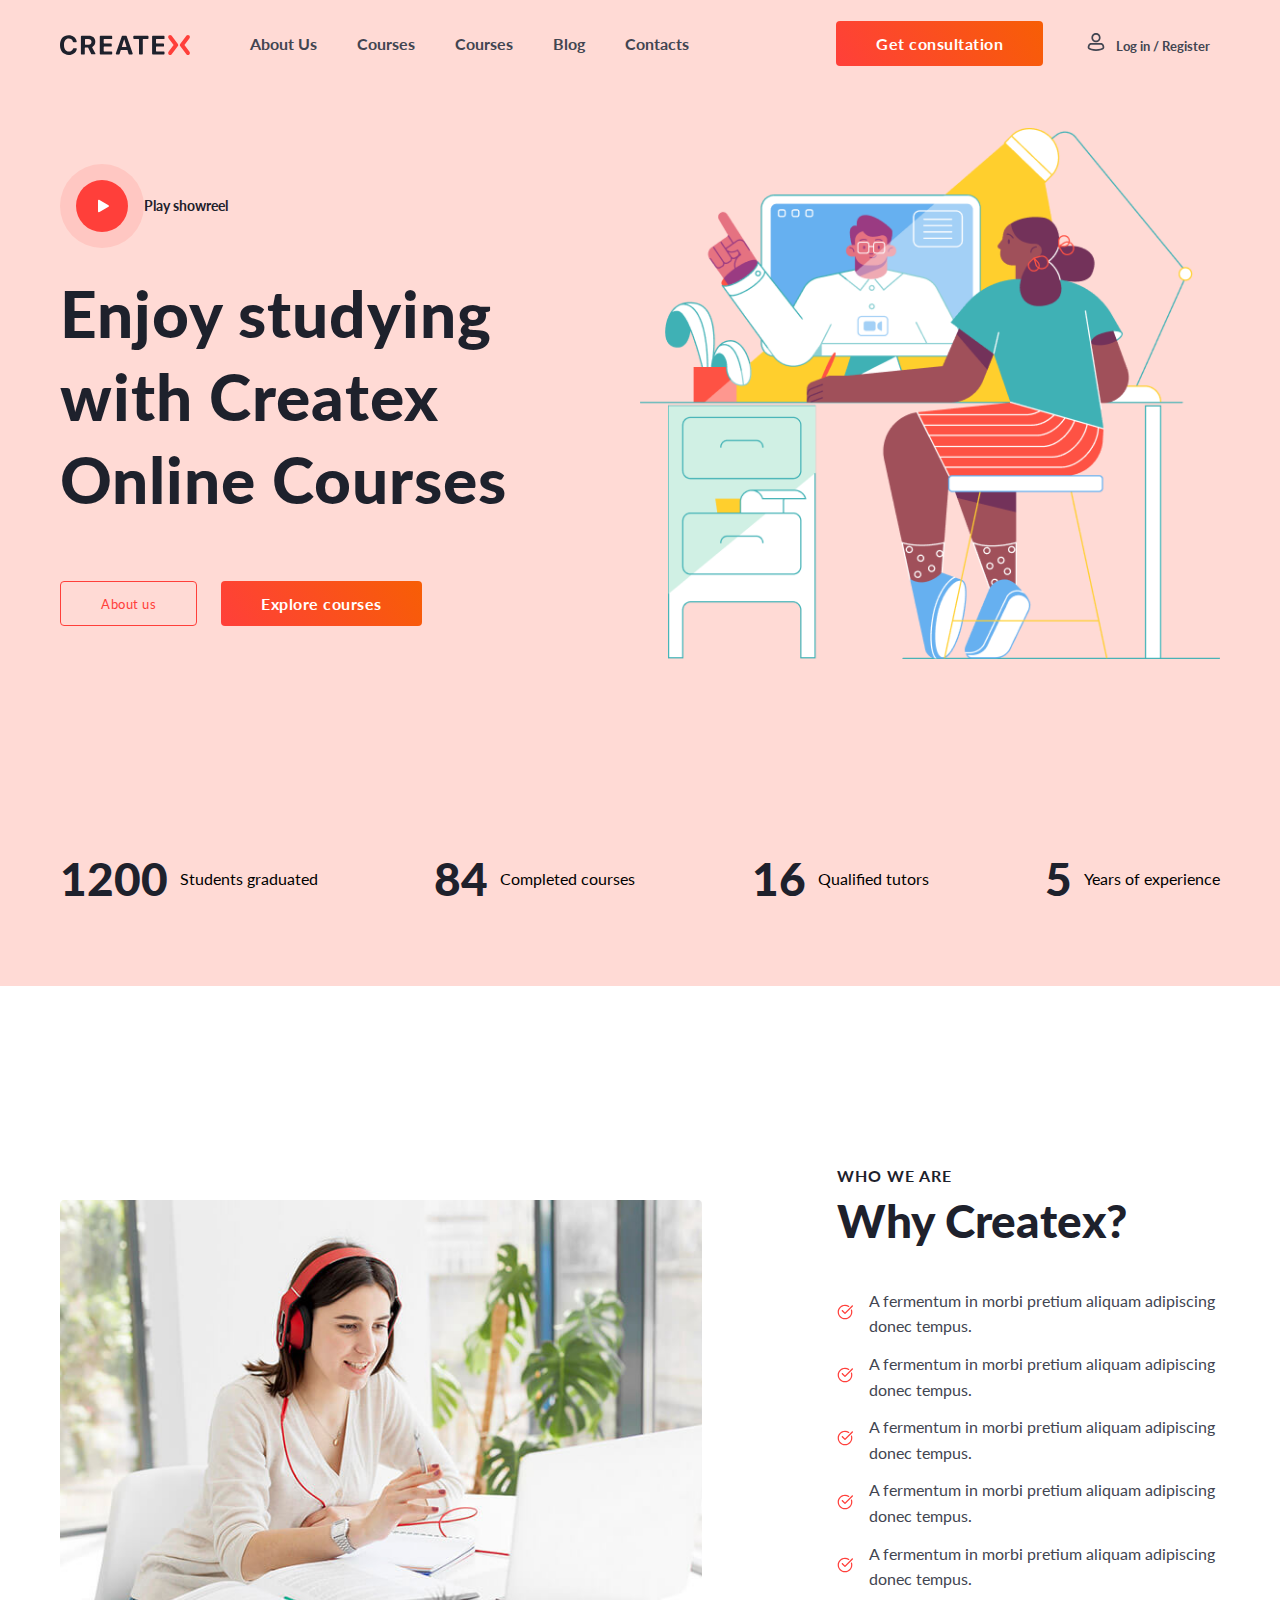
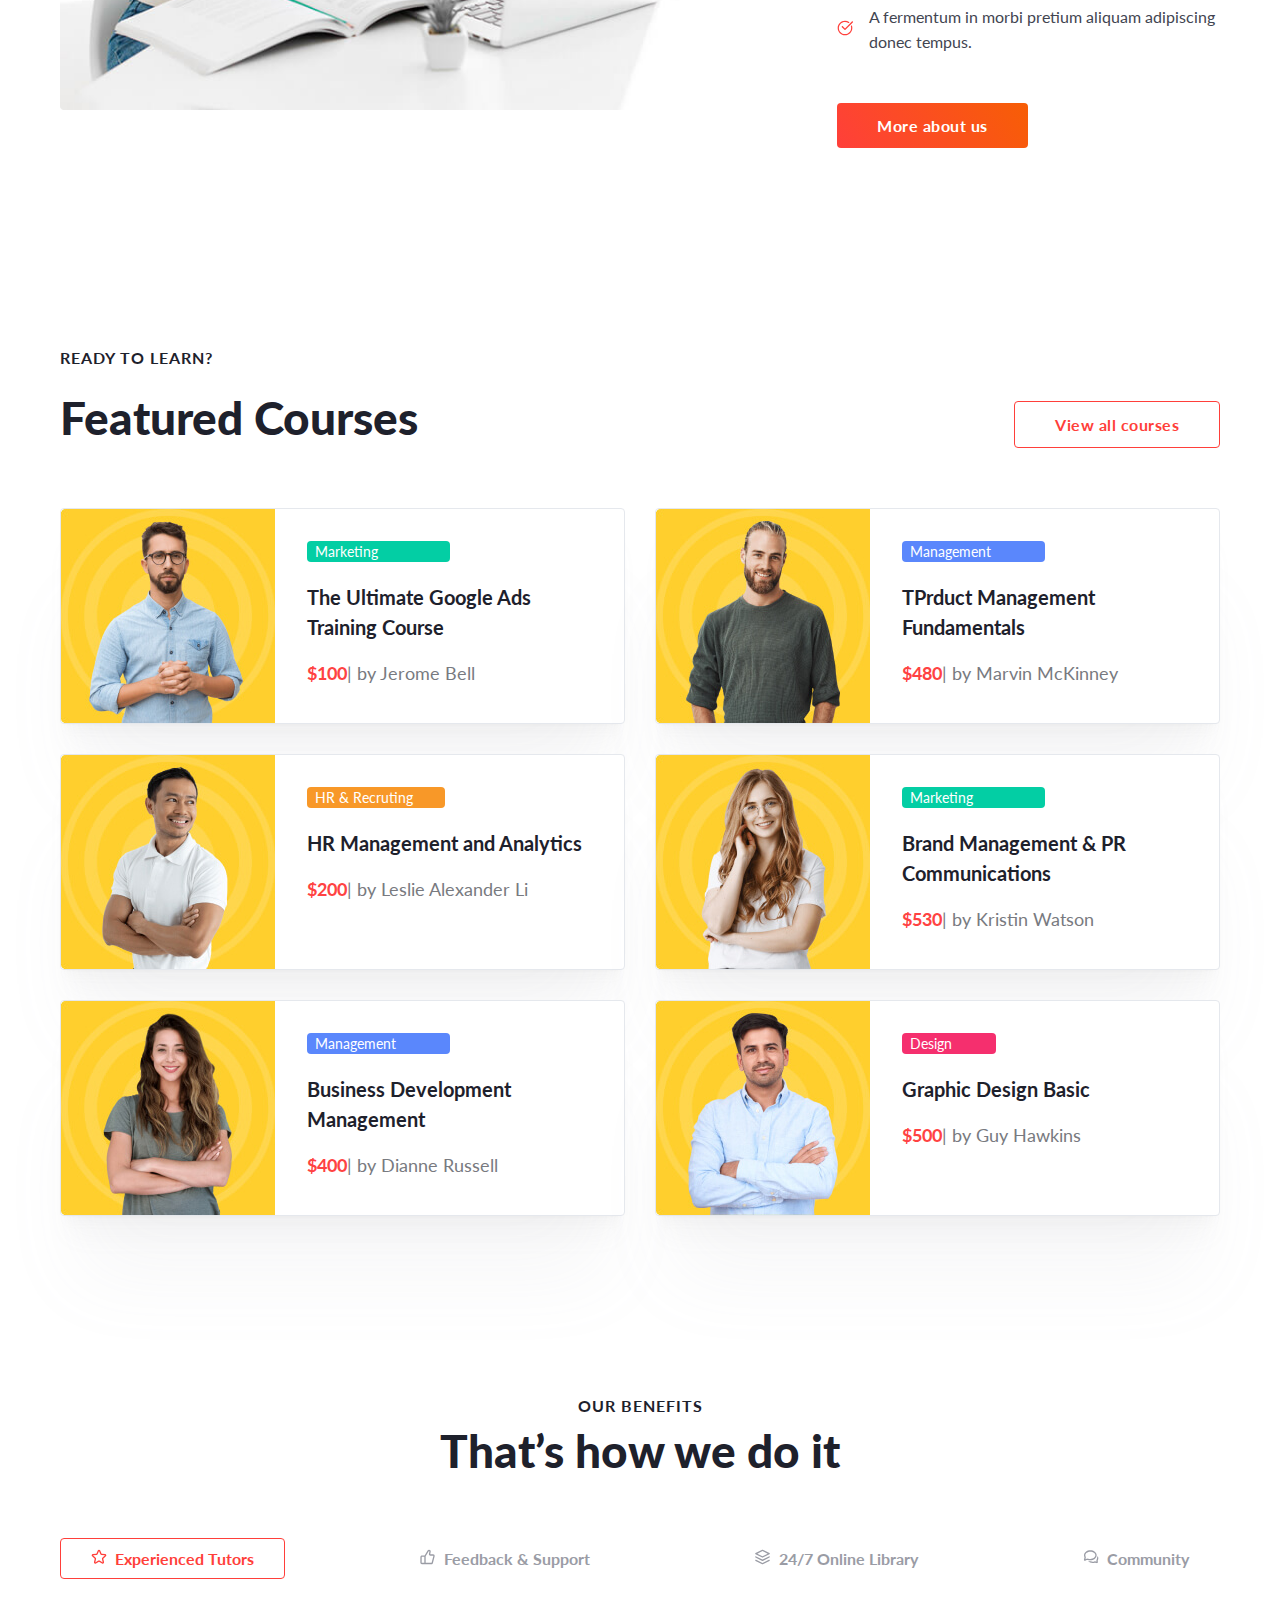
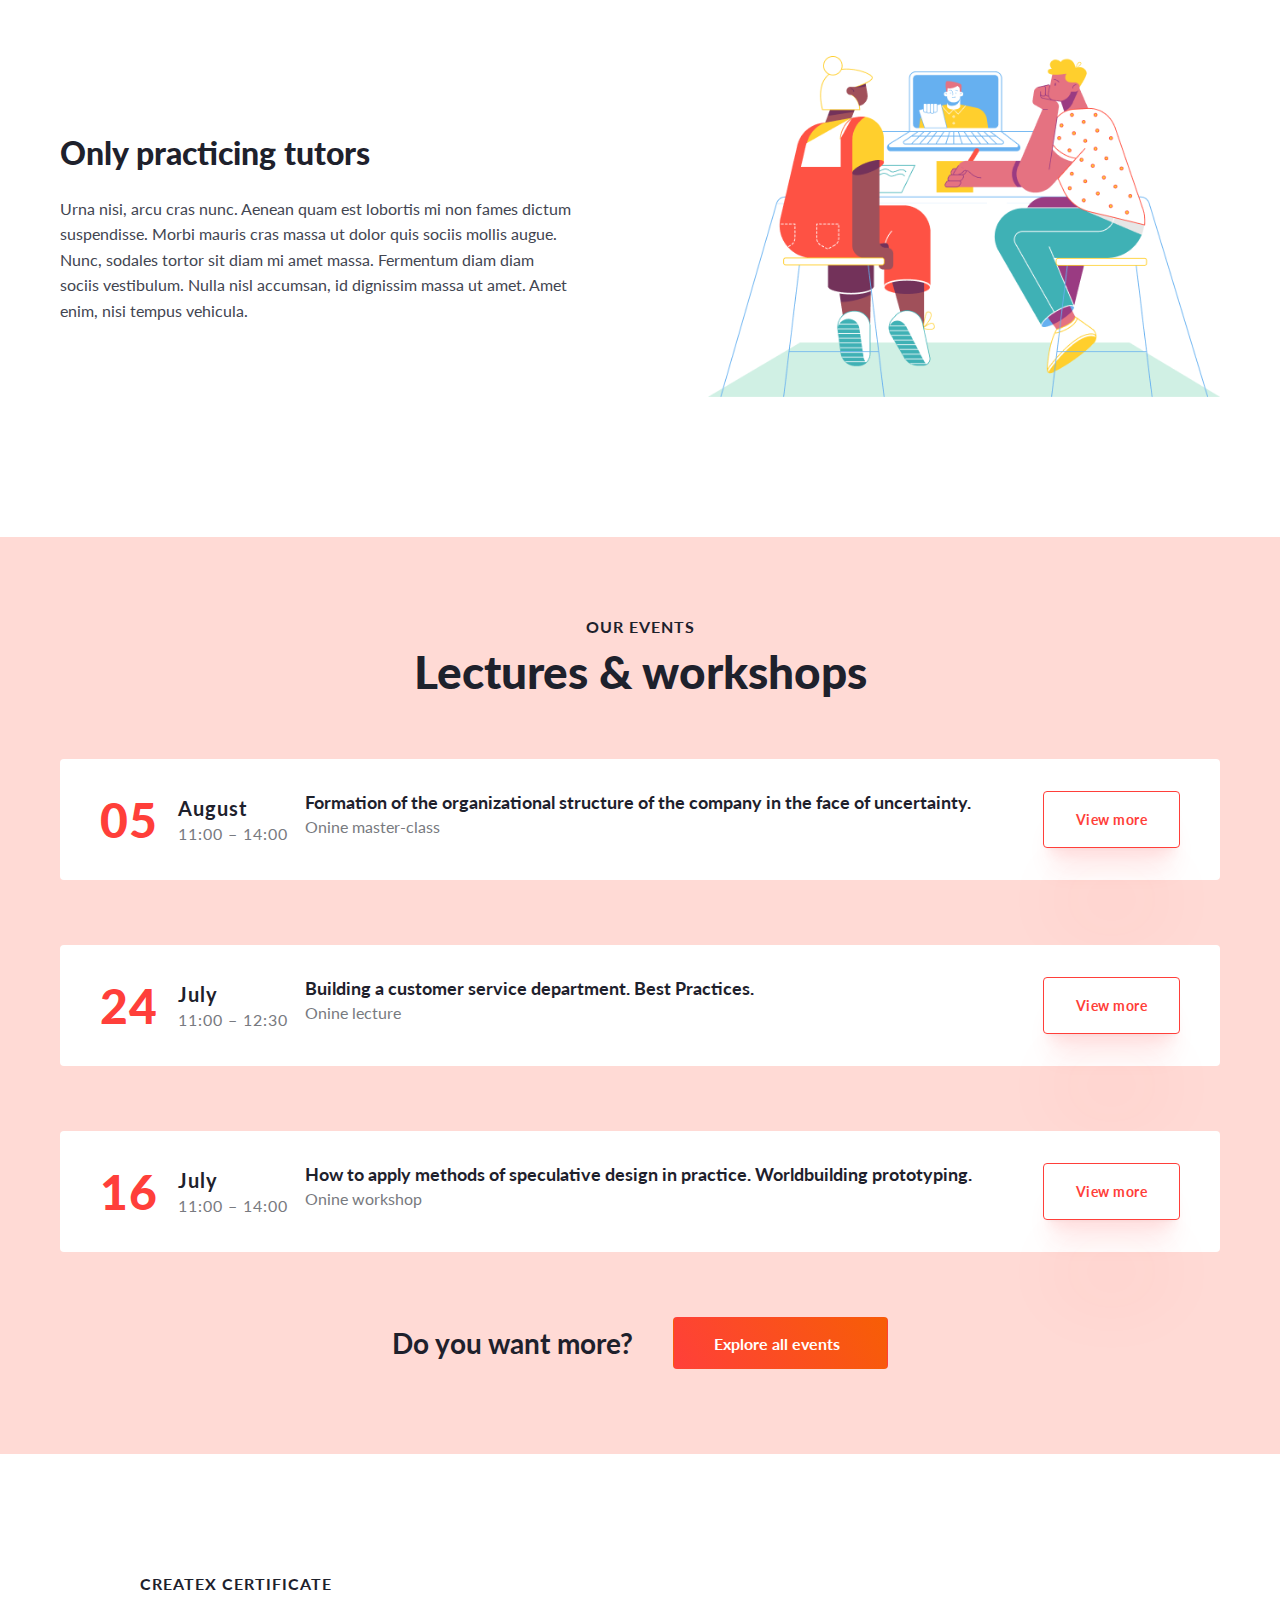
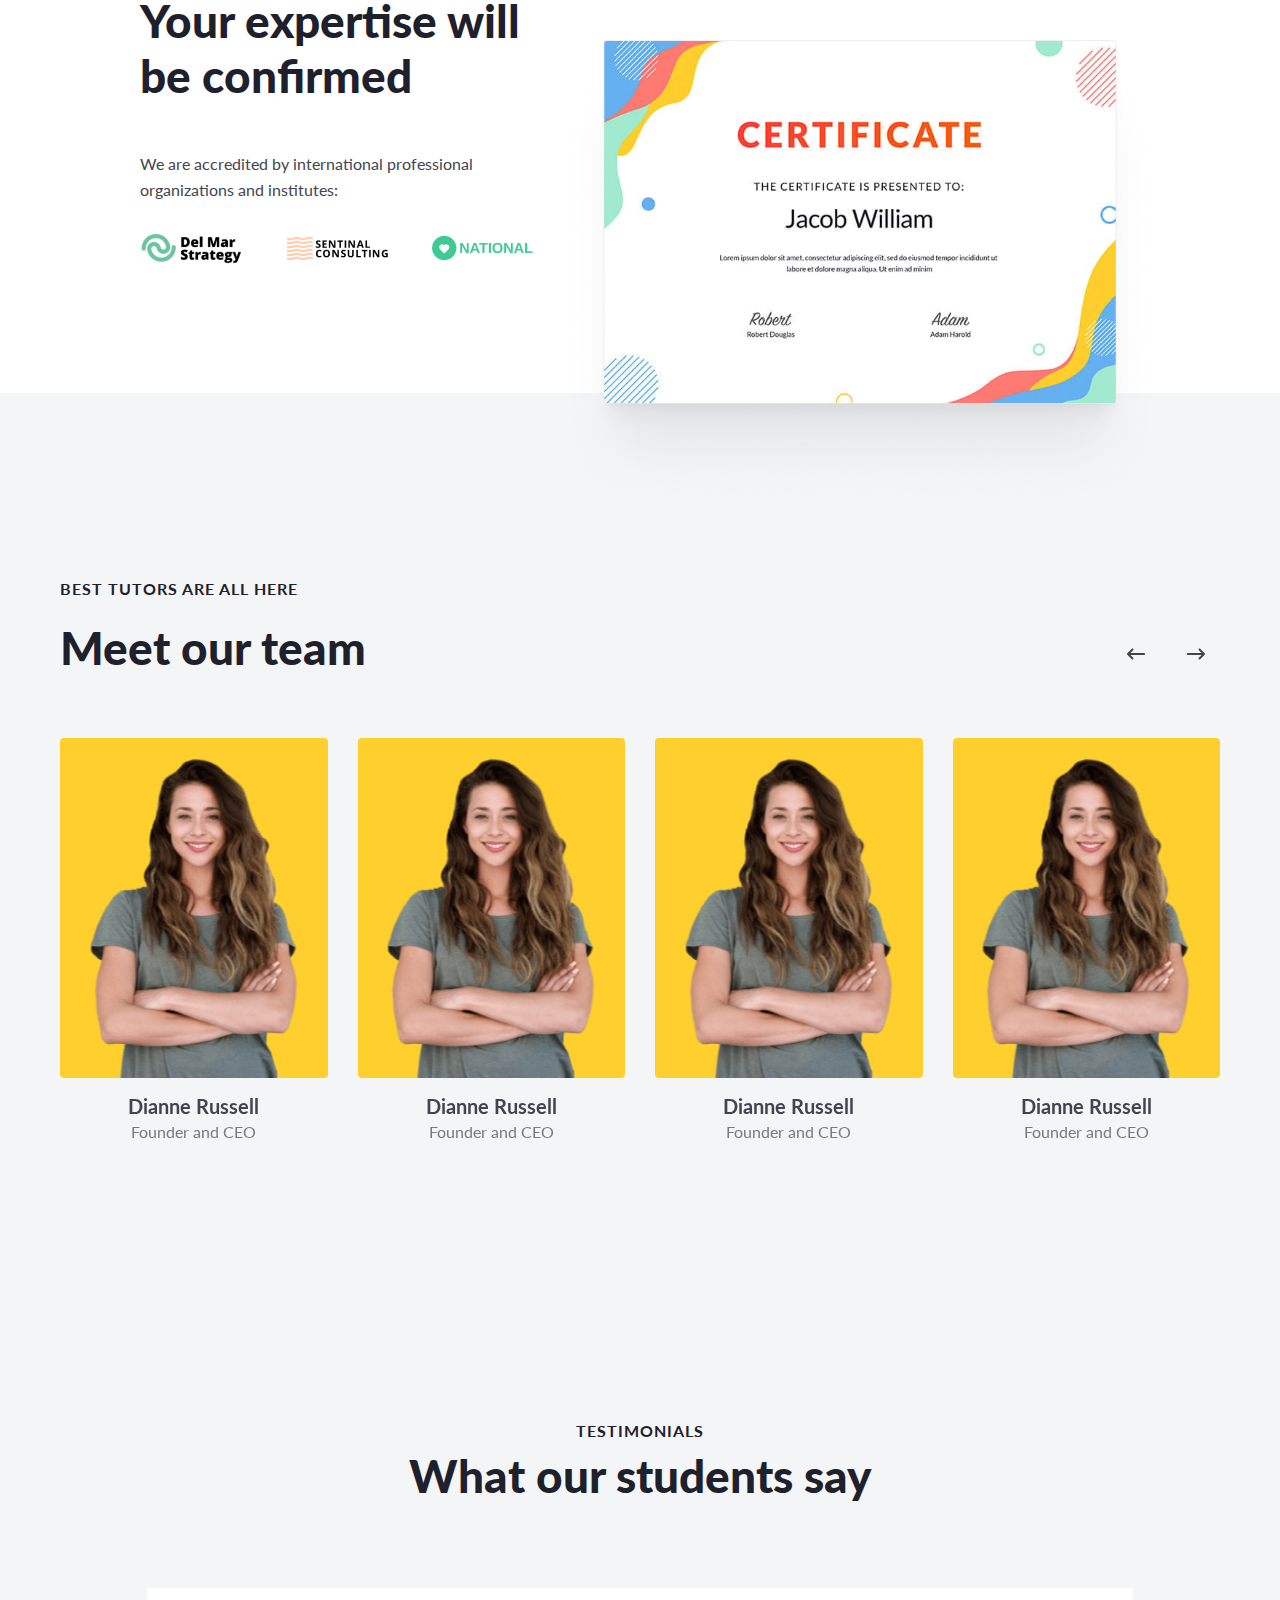
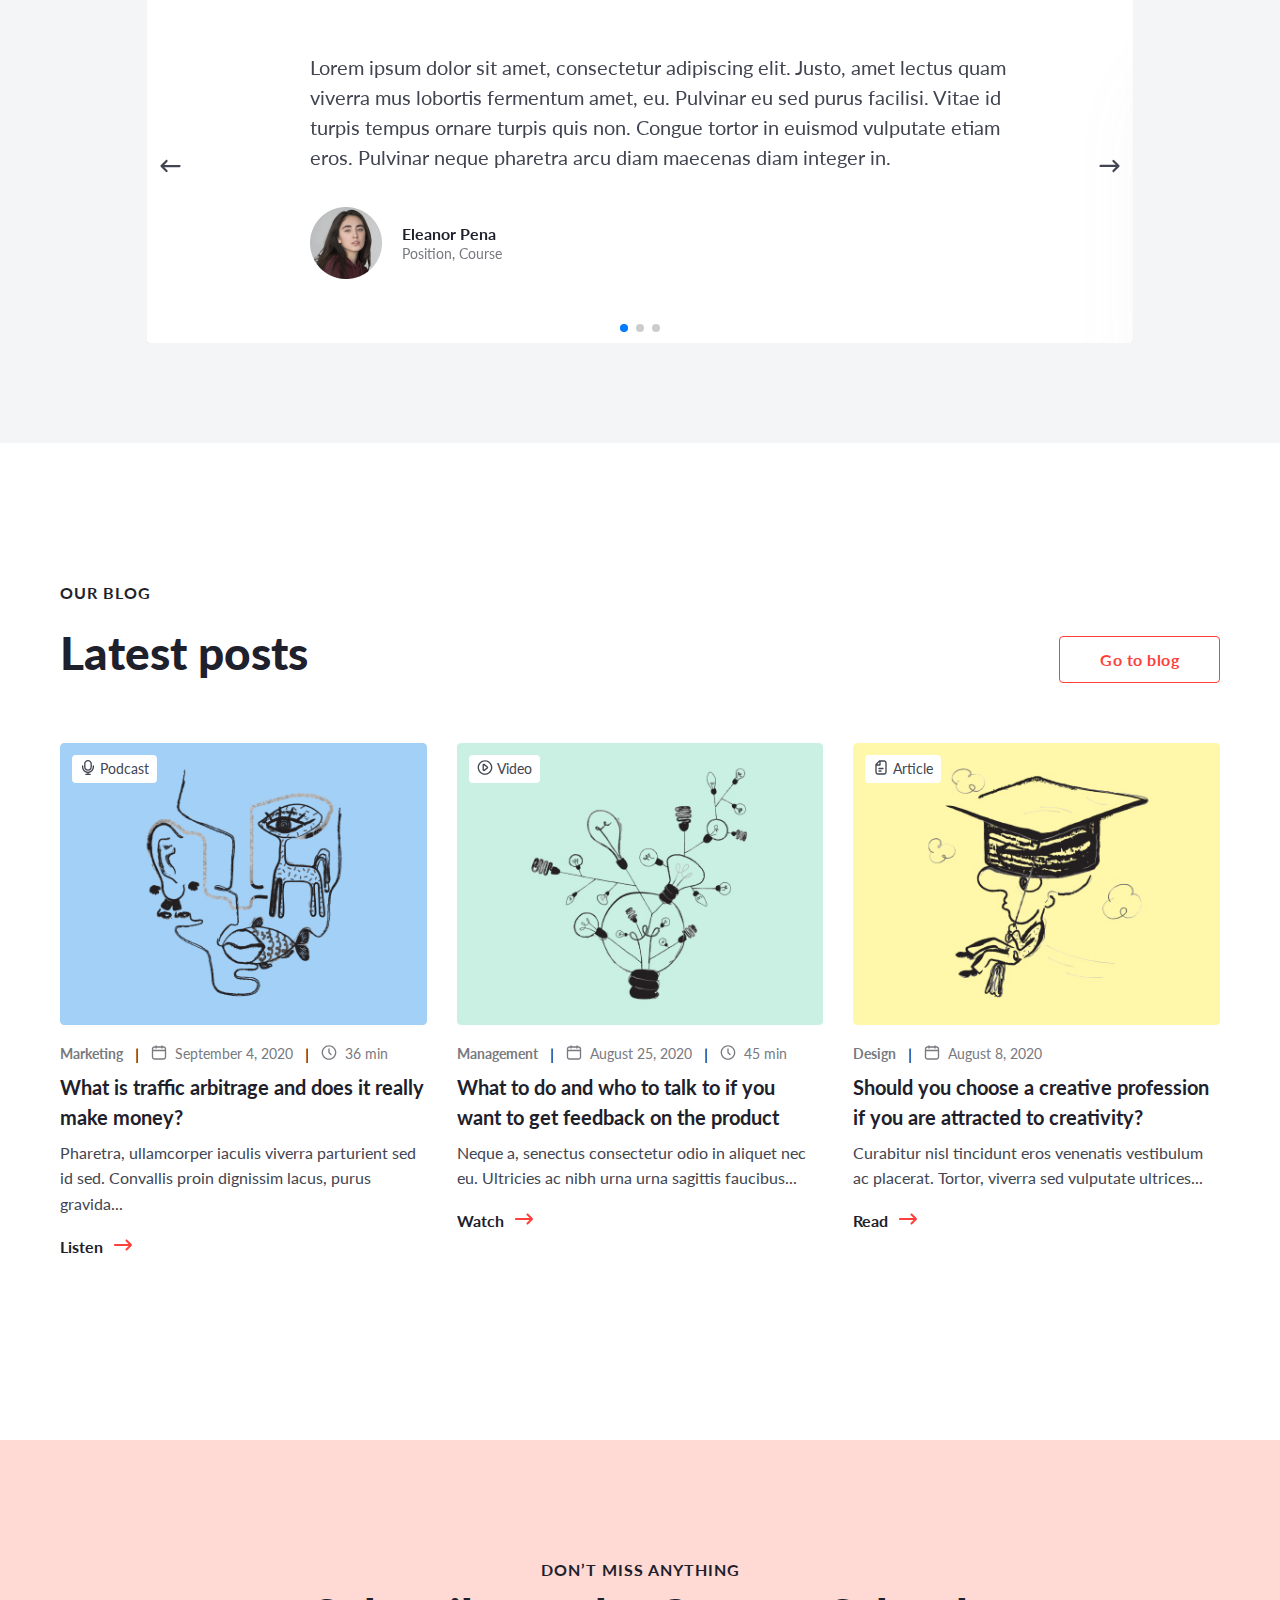
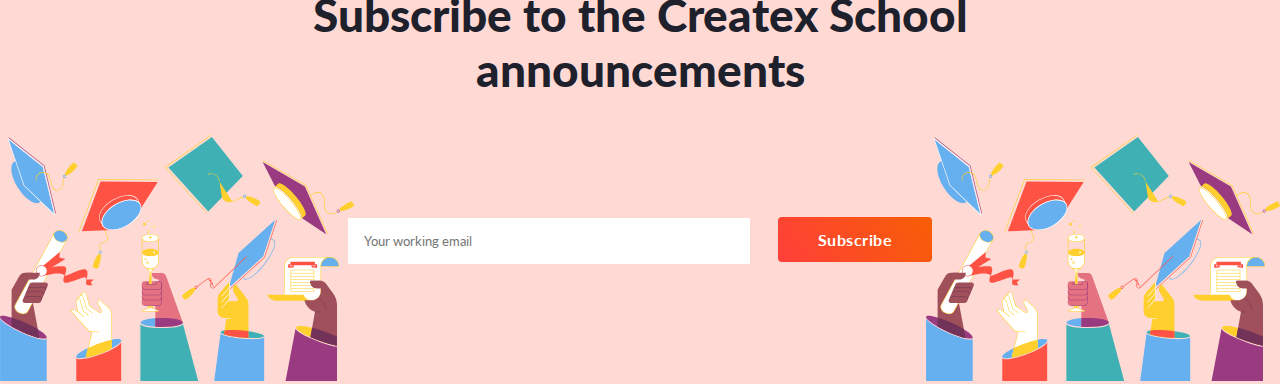
==== commit 7acb3513: "layout" ====
--- a/index.html
+++ b/index.html
@@ -5,8 +5,9 @@
     <meta name="viewport" content="width=device-width, initial-scale=1.0">
     <title>Create X</title>
     <link rel="stylesheet" href="https://cdn.jsdelivr.net/npm/@fancyapps/ui/dist/fancybox.css" />
-    <link rel="stylesheet" href="./crs/styles//style.css">
+
     <link rel="stylesheet" href="https://cdn.jsdelivr.net/npm/swiper@11/swiper-bundle.min.css" />
+    <link rel="stylesheet" href="./crs/styles/style.css">
 </head>
 <body>
     
@@ -1074,189 +1075,255 @@
 
     </main>
 
-    <!-- <footer class="footer">
-        <div class="container">
-            <div class="footer__nav">
-                <div class="footer__left">
-                    <h2 class="footer__left-title">
-                        <img src="./crs/assets/footer__logo.svg" alt="">
-                    </h2>
-                    <p class="footer__left-info">
-                        Createx Online School is a leader in online studying. We have lots of courses and programs from the main market experts. We provide relevant approaches to online learning, internships and employment in the largest companies in the country.
-                    </p>
-                    <div class="footer__left-links">
-                        <a href="" class="footer__left-link">
-                            <svg width="24" height="24" viewBox="0 0 24 24" fill="none" xmlns="http://www.w3.org/2000/svg">
-                                <g opacity="0.6">
-                                    <path d="M17.5628 1.00458L14.7856 1C11.6654 1 9.64903 3.12509 9.64903 6.41423V8.91055H6.85662C6.61532 8.91055 6.41992 9.1115 6.41992 9.35937V12.9763C6.41992 13.2241 6.61554 13.4249 6.85662 13.4249H9.64903V22.5514C9.64903 22.7993 9.84443 23 10.0857 23H13.729C13.9703 23 14.1657 22.799 14.1657 22.5514V13.4249H17.4307C17.672 13.4249 17.8674 13.2241 17.8674 12.9763L17.8688 9.35937C17.8688 9.24036 17.8226 9.12638 17.7409 9.04215C17.6591 8.95793 17.5477 8.91055 17.4318 8.91055H14.1657V6.79439C14.1657 5.77728 14.4017 5.26094 15.6915 5.26094L17.5624 5.26025C17.8035 5.26025 17.9989 5.0593 17.9989 4.81166V1.45317C17.9989 1.20576 17.8037 1.00504 17.5628 1.00458Z" fill="white"/>
-                                </g>
-                            </svg>
-                        </a>
-                        <a href="" class="footer__left-link">
-                            <svg width="24" height="24" viewBox="0 0 24 24" fill="none" xmlns="http://www.w3.org/2000/svg">
-                                <g opacity="0.6">
-                                    <path d="M22.5 5.77233C21.7271 6.10027 20.8978 6.32267 20.0264 6.42196C20.9161 5.91181 21.5972 5.10263 21.92 4.1414C21.0854 4.61383 20.1642 4.95688 19.1826 5.14285C18.3966 4.33994 17.2785 3.83984 16.0384 3.83984C13.6593 3.83984 11.7303 5.68691 11.7303 7.9637C11.7303 8.2866 11.7683 8.60199 11.8418 8.90357C8.26201 8.73141 5.08768 7.08917 2.96314 4.59372C2.59176 5.20189 2.38049 5.91053 2.38049 6.66697C2.38049 8.09814 3.14161 9.36093 4.2964 10.0997C3.5904 10.0771 2.92639 9.89116 2.34508 9.58205V9.63357C2.34508 11.6314 3.83056 13.2988 5.80024 13.6783C5.43936 13.7713 5.05882 13.8228 4.66514 13.8228C4.38696 13.8228 4.11794 13.7964 3.85417 13.7461C4.40267 15.3859 5.99315 16.5783 7.87756 16.611C6.40388 17.7167 4.54573 18.3739 2.52749 18.3739C2.17976 18.3739 1.83724 18.3537 1.5 18.3173C3.40671 19.4896 5.67036 20.1732 8.10327 20.1732C16.028 20.1732 20.3597 13.8881 20.3597 8.43741L20.3453 7.90341C21.1917 7.32537 21.9239 6.59912 22.5 5.77233Z" fill="white"/>
-                                </g>
-                            </svg>
-                        </a>
-                        <a href="" class="footer__left-link">
-                            <svg width="24" height="24" viewBox="0 0 24 24" fill="none" xmlns="http://www.w3.org/2000/svg">
-                                <path fill-rule="evenodd" clip-rule="evenodd" d="M21.3903 4.11358C22.4182 4.39044 23.2288 5.20086 23.5055 6.22899C24.0197 8.10691 23.9999 12.0213 23.9999 12.0213C23.9999 12.0213 23.9999 15.9158 23.5057 17.7939C23.2288 18.8218 22.4184 19.6324 21.3903 19.9091C19.5122 20.4035 12 20.4035 12 20.4035C12 20.4035 4.50731 20.4035 2.60961 19.8895C1.58148 19.6127 0.771054 18.802 0.4942 17.7741C0 15.9158 0 12.0015 0 12.0015C0 12.0015 0 8.10691 0.4942 6.22899C0.770871 5.20104 1.60125 4.37066 2.60943 4.09399C4.48753 3.59961 11.9998 3.59961 11.9998 3.59961C11.9998 3.59961 19.5122 3.59961 21.3903 4.11358ZM15.8549 12.0016L9.60788 15.5996V8.40355L15.8549 12.0016Z" fill="white"/>
-                            </svg>
-                        </a>
-                        <a href="" class="footer__left-link">
-                            <svg width="24" height="24" viewBox="0 0 24 24" fill="none" xmlns="http://www.w3.org/2000/svg">
-                                <g opacity="0.6">
-                                    <path d="M9.63262 15.1813L9.2687 20.7653C9.78938 20.7653 10.0149 20.5213 10.2853 20.2283L12.7264 17.6833L17.7847 21.7243C18.7124 22.2883 19.366 21.9913 19.6163 20.7933L22.9365 3.8214L22.9374 3.8204C23.2317 2.3244 22.4415 1.73941 21.5377 2.1064L2.02135 10.2574C0.689406 10.8214 0.709573 11.6314 1.79493 11.9984L6.78447 13.6913L18.3742 5.78039C18.9196 5.38639 19.4155 5.60439 19.0076 5.99839L9.63262 15.1813Z" fill="white"/>
-                                </g>
-                            </svg>
-                        </a>
-                        <a href="" class="footer__left-link">
-                            <svg width="24" height="24" viewBox="0 0 24 24" fill="none" xmlns="http://www.w3.org/2000/svg">
-                                <g opacity="0.6">
-                                    <path d="M21.9804 7.88005C21.9336 6.81738 21.7617 6.0868 21.5156 5.45374C21.2616 4.78176 20.8709 4.18014 20.359 3.68002C19.8589 3.1721 19.2533 2.77743 18.5891 2.52745C17.9524 2.28127 17.2256 2.10943 16.163 2.06257C15.0923 2.01175 14.7525 2 12.0371 2C9.32172 2 8.98185 2.01175 7.9152 2.05861C6.85253 2.10546 6.12195 2.27746 5.48904 2.52348C4.81692 2.77743 4.2153 3.16814 3.71517 3.68002C3.20726 4.18014 2.81274 4.78573 2.5626 5.44992C2.31643 6.0868 2.14458 6.81341 2.09773 7.87609C2.04691 8.9467 2.03516 9.28658 2.03516 12.002C2.03516 14.7173 2.04691 15.0572 2.09376 16.1239C2.14061 17.1865 2.31261 17.9171 2.55879 18.5502C2.81274 19.2221 3.20726 19.8238 3.71517 20.3239C4.2153 20.8318 4.82088 21.2265 5.48507 21.4765C6.12195 21.7226 6.84856 21.8945 7.91139 21.9413C8.97788 21.9883 9.31791 21.9999 12.0333 21.9999C14.7486 21.9999 15.0885 21.9883 16.1552 21.9413C17.2178 21.8945 17.9484 21.7226 18.5813 21.4765C19.9254 20.9568 20.9881 19.8941 21.5078 18.5502C21.7538 17.9133 21.9258 17.1865 21.9726 16.1239C22.0195 15.0572 22.0312 14.7173 22.0312 12.002C22.0312 9.28658 22.0273 8.9467 21.9804 7.88005ZM20.1794 16.0457C20.1364 17.0225 19.9723 17.5499 19.8355 17.9015C19.4995 18.7728 18.808 19.4643 17.9367 19.8004C17.585 19.9372 17.0538 20.1012 16.0808 20.1441C15.026 20.1911 14.7096 20.2027 12.0411 20.2027C9.37255 20.2027 9.0522 20.1911 8.00113 20.1441C7.02437 20.1012 6.49693 19.9372 6.1453 19.8004C5.71171 19.6402 5.31704 19.3862 4.9967 19.0541C4.6646 18.7298 4.41065 18.3391 4.2504 17.9055C4.11365 17.5539 3.94959 17.0225 3.9067 16.0497C3.8597 14.9948 3.8481 14.6783 3.8481 12.0097C3.8481 9.34122 3.8597 9.02087 3.9067 7.96995C3.94959 6.99319 4.11365 6.46575 4.2504 6.11412C4.41065 5.68038 4.6646 5.28586 5.00067 4.96536C5.32483 4.63327 5.71553 4.37931 6.14927 4.21921C6.5009 4.08247 7.03231 3.9184 8.00509 3.87537C9.05999 3.82851 9.37652 3.81676 12.0449 3.81676C14.7174 3.81676 15.0337 3.82851 16.0848 3.87537C17.0616 3.9184 17.589 4.08247 17.9406 4.21921C18.3742 4.37931 18.7689 4.63327 19.0892 4.96536C19.4213 5.28967 19.6753 5.68038 19.8355 6.11412C19.9723 6.46575 20.1364 6.99701 20.1794 7.96995C20.2262 9.02484 20.238 9.34122 20.238 12.0097C20.238 14.6783 20.2262 14.9908 20.1794 16.0457Z" fill="white"/>
-                                    <path d="M12.0371 6.86423C9.20069 6.86423 6.89937 9.1654 6.89937 12.002C6.89937 14.8385 9.20069 17.1397 12.0371 17.1397C14.8736 17.1397 17.1748 14.8385 17.1748 12.002C17.1748 9.1654 14.8736 6.86423 12.0371 6.86423ZM12.0371 15.3347C10.197 15.3347 8.70438 13.8422 8.70438 12.002C8.70438 10.1617 10.197 8.66924 12.0371 8.66924C13.8774 8.66924 15.3698 10.1617 15.3698 12.002C15.3698 13.8422 13.8774 15.3347 12.0371 15.3347Z" fill="white"/>
-                                    <path d="M18.5776 6.6611C18.5776 7.32346 18.0405 7.86053 17.378 7.86053C16.7156 7.86053 16.1785 7.32346 16.1785 6.6611C16.1785 5.99858 16.7156 5.46167 17.378 5.46167C18.0405 5.46167 18.5776 5.99858 18.5776 6.6611Z" fill="white"/>
-                                </g>
-                            </svg>
-                        </a>
-                        <a href="" class="footer__left-link">
-                            <svg width="24" height="24" viewBox="0 0 24 24" fill="none" xmlns="http://www.w3.org/2000/svg">
-                                <g opacity="0.6">
-                                    <path d="M21.995 22L22 21.9992V14.6642C22 11.0758 21.2275 8.31167 17.0325 8.31167C15.0158 8.31167 13.6625 9.41833 13.11 10.4675H13.0517V8.64667H9.07416V21.9992H13.2158V15.3875C13.2158 13.6467 13.5458 11.9633 15.7017 11.9633C17.8258 11.9633 17.8575 13.95 17.8575 15.4992V22H21.995Z" fill="white"/>
-                                    <path d="M2.32999 8.6475H6.47666V22H2.32999V8.6475Z" fill="white"/>
-                                    <path d="M4.40167 2C3.07583 2 2 3.07583 2 4.40167C2 5.7275 3.07583 6.82583 4.40167 6.82583C5.7275 6.82583 6.80333 5.7275 6.80333 4.40167C6.8025 3.07583 5.72667 2 4.40167 2Z" fill="white"/>
-                                </g>
-                            </svg>
-                        </a>
-                    </div>
-                </div>
-                <div class="footer__center">
-                    <ul class="footer__center-menu">
-                        <li>
-                            <h3 class="footer__center-title">
-                                SITE MAP
-                            </h3>
-                        </li>
-                        <li class="footer__center-item">
-                            <a href="">
-                                About Us
-                            </a>
-                        </li>
-                        <li class="footer__center-item">
-                            <a href="">
-                                Courses
-                            </a>
-                        </li>
-                        <li class="footer__center-item">
-                            <a href="">
-                                Events
-                            </a>
-                        </li>
-                        <li class="footer__center-item">
-                            <a href="">
-                                Blog
-                            </a>
-                        </li>
-                        <li class="footer__center-item">
-                            <a href="">
-                                Contacts
-                            </a>
-                        </li>
-                    </ul>
-                    <ul class="footer__center-menu">
-                        <li>
-                            <h3 class="footer__center-title">
-                                COURSES
-                            </h3>
-                        </li>
-                        <li class="footer__center-item">
-                            <a href="">
-                                Marketing
-                            </a>
-                        </li>
-                        <li class="footer__center-item">
-                            <a href="">
-                                Management
-                            </a>
-                        </li>
-                        <li class="footer__center-item">
-                            <a href="">
-                                HR & Recruting
-                            </a>
-                        </li>
-                        <li class="footer__center-item">
-                            <a href="">
-                                Design
-                            </a>
-                        </li>
-                        <li class="footer__center-item">
-                            <a href="#">
-                                Development
-                            </a>
-                        </li>
-                    </ul>
-                    <ul class="footer__center-menu">
-                        <li>
-                            <h3 class="footer__center-title">
-                                CONTACT US
-                            </h3>
-                        </li>
-                        <li class="footer__center-item">
-                            <a href="#">
-                                <span>
-                                    <svg width="16" height="16" viewBox="0 0 16 16" fill="none" xmlns="http://www.w3.org/2000/svg">
-                                        <path fill-rule="evenodd" clip-rule="evenodd" d="M5.66683 1.94857C5.11454 1.94857 4.66683 2.39628 4.66683 2.94857V13.0527C4.66683 13.605 5.11454 14.0527 5.66683 14.0527H10.3335C10.8858 14.0527 11.3335 13.605 11.3335 13.0527V2.94857C11.3335 2.39628 10.8858 1.94857 10.3335 1.94857H10.2779L10.1155 2.3382C10.012 2.58661 9.76928 2.74842 9.50016 2.74842H6.50016C6.23105 2.74842 5.98832 2.58661 5.8848 2.3382L5.72242 1.94857H5.66683ZM3.3335 2.94857C3.3335 1.6599 4.37817 0.615234 5.66683 0.615234H10.3335C11.6222 0.615234 12.6668 1.6599 12.6668 2.94857V13.0527C12.6668 14.3414 11.6222 15.3861 10.3335 15.3861H5.66683C4.37816 15.3861 3.3335 14.3414 3.3335 13.0527V2.94857Z" fill="white"/>
-                                        </svg>                                        
-                                </span>
-                                (405) 555-0128
-                            </a>
-                        </li>
-                        <li class="footer__center-item">
-                            <a href="#">
-                                <span>
-                                    <svg width="16" height="16" viewBox="0 0 16 16" fill="none" xmlns="http://www.w3.org/2000/svg">
-                                        <path fill-rule="evenodd" clip-rule="evenodd" d="M15.1668 11.9993V4.66602C15.1668 3.56145 14.2714 2.66602 13.1668 2.66602L2.83349 2.66603C1.72893 2.66603 0.833496 3.56146 0.833496 4.66603V11.9993C0.833496 13.1039 1.72893 13.9993 2.8335 13.9993L13.1668 13.9993C14.2714 13.9993 15.1668 13.1039 15.1668 11.9993ZM13.8335 6.17232V11.9993C13.8335 12.3675 13.535 12.666 13.1668 12.666L2.8335 12.666C2.46531 12.666 2.16683 12.3675 2.16683 11.9993L2.16683 6.17223L6.87561 9.3742C7.55433 9.83573 8.44613 9.83573 9.12485 9.3742L13.8335 6.17232ZM13.8259 4.56509C13.7773 4.24479 13.5007 3.99935 13.1668 3.99935L2.83349 3.99936C2.49965 3.99936 2.22311 4.24476 2.17443 4.56501L7.62535 8.27164C7.85159 8.42548 8.14886 8.42548 8.3751 8.27164L13.8259 4.56509Z" fill="white"/>
-                                        </svg>                                        
-                                </span>
-                                hello@createx.com
-                            </a>
-                        </li>
-                    </ul>
-                </div>
-                <div class="footer__right">
-                    <h3 class="footer__right-title">SIGN UP TO OUR NEWSLETTER</h3>
-                    <form class="footer__right-form">
-                        <label class="footer__right-label">
-                            <input class="footer__right-email" placeholder="Email address" type="email">
-                        </label>
-                    </form>
-                    <p class="footer__right-desc">*Subscribe to our newsletter to receive communications and early updates from Createx SEO Agency.</p>
-                </div>
-            </div>
-            <div class="footer__bottom">
-                <div class="footer__bottom-text">
-                <p class="footer__bottom-desc">
-                    © All rights reserved.
+    <div class="overlay">
+        <div class="popup">
+            <span class="close">
+                x
+            </span>
+            <form class="popup__form">
+                <h2 class="popup__form-title">
+                    Sign in
+                </h2>
+                <p class="popup__form-desc">
+                    Sign in to your account using email and password provided during registration.
                 </p>
-                <p class="footer__bottom-desc">
-                    Made with
+                <label class="popup__form-label">
+                    Emil
+                    <input type=email required placeholder="Your working email" class="popup__form-field">
+                </label>
+
+                <label class="popup__form-label">
+                    Password
+                    <input type=password required placeholder="" class="popup__form-field">
+                </label>
+                <leabel class="popup__form-labelCheck">
+                    <div>
+                        <input type="checkbox">
+                        Keep me signed in
+                    </div>
+                    Forgot password?
+                </leabel>
+                <button class="popup__form-btn btn" type="submit">
+                    Sign in
+                </button>
+            </form>
+            <div class="popup__socials">
+                <p class="popup__socials-text">
+                    Or sign in with
                 </p>
-                <p class="footer__bottom-desc">
-                    <span>
-                        <svg width="16" height="16" viewBox="0 0 16 16" fill="none" xmlns="http://www.w3.org/2000/svg">
-                            <path fill-rule="evenodd" clip-rule="evenodd" d="M7.99974 13.2715C4.9337 11.5252 3.22366 9.78955 2.39675 8.28361C1.55041 6.74228 1.62425 5.4441 2.09389 4.52273C3.05921 2.62892 5.80427 2.02333 7.47678 4.13865L7.9997 4.80001L8.52266 4.13868C10.1955 2.02327 12.9407 2.62896 13.906 4.52273C14.3756 5.44409 14.4494 6.74226 13.603 8.28359C12.776 9.78954 11.0659 11.5252 7.99974 13.2715ZM7.99977 2.73726C5.64696 0.501518 2.17604 1.42555 0.905976 3.91723C0.208948 5.2847 0.199427 7.05212 1.22802 8.92536C2.24749 10.782 4.28009 12.7417 7.67724 14.6194L7.99973 14.7976L8.32222 14.6194C11.7195 12.7417 13.7522 10.782 14.7717 8.92537C15.8004 7.05214 15.7909 5.28472 15.0939 3.91723C13.8238 1.4255 10.3528 0.501552 7.99977 2.73726Z" fill="#FF3F3A"/>
-                            </svg>                            
-                    </span>
-                    by Createx Studio 
-                </p>
-                </div>
-                <p class="footer__bottom-suptitle">
-                    GO TO TOP
-                </p>
+                <div class="popup__socials-icons">
+                    <a href="#" class="popup__socials-link">
+                        <svg width="20" height="20" viewBox="0 0 20 20" fill="none" xmlns="http://www.w3.org/2000/svg">
+                            <path d="M14.6354 0.836822L12.321 0.833008C9.72086 0.833008 8.04054 2.60392 8.04054 5.34487V7.42513H5.71352C5.51244 7.42513 5.34961 7.59259 5.34961 7.79915V10.8132C5.34961 11.0198 5.51263 11.187 5.71352 11.187H8.04054V18.7925C8.04054 18.9991 8.20337 19.1663 8.40445 19.1663H11.4405C11.6416 19.1663 11.8045 18.9989 11.8045 18.7925V11.187H14.5253C14.7264 11.187 14.8892 11.0198 14.8892 10.8132L14.8903 7.79915C14.8903 7.69997 14.8519 7.60499 14.7837 7.5348C14.7156 7.46461 14.6227 7.42513 14.5262 7.42513H11.8045V5.66166C11.8045 4.81407 12.0011 4.38379 13.0759 4.38379L14.635 4.38322C14.8359 4.38322 14.9987 4.21576 14.9987 4.00939V1.21065C14.9987 1.00447 14.8361 0.837204 14.6354 0.836822Z" fill="#787A80"/>
+                        </svg>
+                    </a>
+                    <a href="#" class="popup__socials-link">
+                        <svg width="20" height="20" viewBox="0 0 20 20" fill="none" xmlns="http://www.w3.org/2000/svg">
+                            <path d="M10.1756 8.75219H18.4051C18.4959 9.25921 18.5413 9.74352 18.5413 10.2051C18.5413 11.8472 18.197 13.3134 17.5084 14.6037C16.8198 15.8939 15.8379 16.9022 14.5628 17.6287C13.2877 18.3552 11.8253 18.7184 10.1756 18.7184C8.98754 18.7184 7.85622 18.4895 6.78165 18.0317C5.70708 17.5739 4.78008 16.9552 4.00064 16.1758C3.2212 15.3963 2.60257 14.4693 2.14475 13.3948C1.68692 12.3202 1.45801 11.1889 1.45801 10.0008C1.45801 8.81273 1.68692 7.68141 2.14475 6.60685C2.60257 5.53228 3.2212 4.60528 4.00064 3.82584C4.78008 3.0464 5.70708 2.42777 6.78165 1.96994C7.85622 1.51212 8.98754 1.2832 10.1756 1.2832C12.4458 1.2832 14.3944 2.04372 16.0214 3.56476L13.649 5.84633C12.7183 4.94581 11.5604 4.49555 10.1756 4.49555C9.19942 4.49555 8.29702 4.74149 7.46839 5.23337C6.63976 5.72525 5.98329 6.39307 5.49898 7.23683C5.01467 8.08059 4.77251 9.00192 4.77251 10.0008C4.77251 10.9997 5.01467 11.921 5.49898 12.7648C5.98329 13.6086 6.63976 14.2764 7.46839 14.7683C8.29702 15.2601 9.19942 15.5061 10.1756 15.5061C10.834 15.5061 11.4394 15.4153 11.9918 15.2336C12.5442 15.052 12.9982 14.825 13.3539 14.5526C13.7096 14.2802 14.0198 13.9699 14.2847 13.6218C14.5496 13.2737 14.7444 12.9445 14.8693 12.6343C14.9941 12.324 15.0793 12.0289 15.1247 11.7489H10.1756V8.75219Z" fill="#787A80"/>
+                        </svg>
+                    </a>
+                    <a href="#" class="popup__socials-link">
+                        <svg width="20" height="20" viewBox="0 0 20 20" fill="none" xmlns="http://www.w3.org/2000/svg">
+                            <path d="M18.75 4.8106C18.1059 5.08388 17.4148 5.26922 16.6887 5.35196C17.4301 4.92683 17.9976 4.25252 18.2666 3.45149C17.5711 3.84519 16.8035 4.13106 15.9855 4.28603C15.3305 3.61695 14.3988 3.2002 13.3653 3.2002C11.3827 3.2002 9.77523 4.73942 9.77523 6.63674C9.77523 6.90583 9.80694 7.16865 9.86819 7.41997C6.88501 7.2765 4.23973 5.90797 2.46928 3.82843C2.1598 4.33523 1.98374 4.92576 1.98374 5.55613C1.98374 6.74878 2.618 7.8011 3.58033 8.41677C2.992 8.39793 2.43866 8.24296 1.95423 7.98537V8.0283C1.95423 9.69317 3.19213 11.0826 4.83353 11.3989C4.5328 11.4764 4.21568 11.5193 3.88761 11.5193C3.6558 11.5193 3.43161 11.4973 3.2118 11.4554C3.66889 12.8219 4.99429 13.8156 6.56463 13.8428C5.33657 14.7642 3.7881 15.3119 2.10624 15.3119C1.81646 15.3119 1.53103 15.2951 1.25 15.2647C2.83893 16.2417 4.7253 16.8113 6.75273 16.8113C13.3566 16.8113 16.9665 11.5738 16.9665 7.0315L16.9544 6.5865C17.6597 6.1048 18.2699 5.49959 18.75 4.8106Z" fill="#FF3F3A"/>
+                        </svg>
+                    </a>
+                    <a href="#" class="popup__socials-link">
+                        <svg width="20" height="20" viewBox="0 0 20 20" fill="none" xmlns="http://www.w3.org/2000/svg">
+                            <path d="M18.3295 18.3337L18.3337 18.333V12.2205C18.3337 9.23019 17.6899 6.92671 14.1941 6.92671C12.5135 6.92671 11.3857 7.84894 10.9253 8.72324H10.8767V7.20588H7.56212V18.333H11.0135V12.8232C11.0135 11.3726 11.2885 9.96977 13.085 9.96977C14.8552 9.96977 14.8816 11.6253 14.8816 12.9163V18.3337H18.3295Z" fill="#787A80"/>
+                            <path d="M1.94199 7.20657H5.39754V18.3337H1.94199V7.20657Z" fill="#787A80"/>
+                            <path d="M3.66838 1.66699C2.56352 1.66699 1.66699 2.56352 1.66699 3.66838C1.66699 4.77324 2.56352 5.68852 3.66838 5.68852C4.77324 5.68852 5.66977 4.77324 5.66977 3.66838C5.66908 2.56352 4.77255 1.66699 3.66838 1.66699Z" fill="#787A80"/>
+                        </svg>
+                    </a>
+                </div>
             </div>
         </div>
-    </footer> -->
+    </div>
+
+<!--    <footer class="footer">-->
+<!--        <div class="footer__hr">-->
+<!--        <div class="container">-->
+<!--            <div class="footer__nav">-->
+<!--                <div class="footer__left">-->
+<!--                    <h2 class="footer__left-title">-->
+<!--                        <img src="./crs/assets/footer__logo.svg" alt="">-->
+<!--                    </h2>-->
+<!--                    <p class="footer__left-info">-->
+<!--                        Createx Online School is a leader in online studying. We have lots of courses and programs from the main market experts. We provide relevant approaches to online learning, internships and employment in the largest companies in the country.-->
+<!--                    </p>-->
+<!--                    <div class="footer__left-links">-->
+<!--                        <a href="" class="footer__left-link">-->
+<!--                            <svg width="24" height="24" viewBox="0 0 24 24" fill="none" xmlns="http://www.w3.org/2000/svg">-->
+<!--                                <g opacity="0.6">-->
+<!--                                    <path d="M17.5628 1.00458L14.7856 1C11.6654 1 9.64903 3.12509 9.64903 6.41423V8.91055H6.85662C6.61532 8.91055 6.41992 9.1115 6.41992 9.35937V12.9763C6.41992 13.2241 6.61554 13.4249 6.85662 13.4249H9.64903V22.5514C9.64903 22.7993 9.84443 23 10.0857 23H13.729C13.9703 23 14.1657 22.799 14.1657 22.5514V13.4249H17.4307C17.672 13.4249 17.8674 13.2241 17.8674 12.9763L17.8688 9.35937C17.8688 9.24036 17.8226 9.12638 17.7409 9.04215C17.6591 8.95793 17.5477 8.91055 17.4318 8.91055H14.1657V6.79439C14.1657 5.77728 14.4017 5.26094 15.6915 5.26094L17.5624 5.26025C17.8035 5.26025 17.9989 5.0593 17.9989 4.81166V1.45317C17.9989 1.20576 17.8037 1.00504 17.5628 1.00458Z" fill="white"/>-->
+<!--                                </g>-->
+<!--                            </svg>-->
+<!--                        </a>-->
+<!--                        <a href="" class="footer__left-link">-->
+<!--                            <svg width="24" height="24" viewBox="0 0 24 24" fill="none" xmlns="http://www.w3.org/2000/svg">-->
+<!--                                <g opacity="0.6">-->
+<!--                                    <path d="M22.5 5.77233C21.7271 6.10027 20.8978 6.32267 20.0264 6.42196C20.9161 5.91181 21.5972 5.10263 21.92 4.1414C21.0854 4.61383 20.1642 4.95688 19.1826 5.14285C18.3966 4.33994 17.2785 3.83984 16.0384 3.83984C13.6593 3.83984 11.7303 5.68691 11.7303 7.9637C11.7303 8.2866 11.7683 8.60199 11.8418 8.90357C8.26201 8.73141 5.08768 7.08917 2.96314 4.59372C2.59176 5.20189 2.38049 5.91053 2.38049 6.66697C2.38049 8.09814 3.14161 9.36093 4.2964 10.0997C3.5904 10.0771 2.92639 9.89116 2.34508 9.58205V9.63357C2.34508 11.6314 3.83056 13.2988 5.80024 13.6783C5.43936 13.7713 5.05882 13.8228 4.66514 13.8228C4.38696 13.8228 4.11794 13.7964 3.85417 13.7461C4.40267 15.3859 5.99315 16.5783 7.87756 16.611C6.40388 17.7167 4.54573 18.3739 2.52749 18.3739C2.17976 18.3739 1.83724 18.3537 1.5 18.3173C3.40671 19.4896 5.67036 20.1732 8.10327 20.1732C16.028 20.1732 20.3597 13.8881 20.3597 8.43741L20.3453 7.90341C21.1917 7.32537 21.9239 6.59912 22.5 5.77233Z" fill="white"/>-->
+<!--                                </g>-->
+<!--                            </svg>-->
+<!--                        </a>-->
+<!--                        <a href="" class="footer__left-link">-->
+<!--                            <svg width="24" height="24" viewBox="0 0 24 24" fill="none" xmlns="http://www.w3.org/2000/svg">-->
+<!--                                <path fill-rule="evenodd" clip-rule="evenodd" d="M21.3903 4.11358C22.4182 4.39044 23.2288 5.20086 23.5055 6.22899C24.0197 8.10691 23.9999 12.0213 23.9999 12.0213C23.9999 12.0213 23.9999 15.9158 23.5057 17.7939C23.2288 18.8218 22.4184 19.6324 21.3903 19.9091C19.5122 20.4035 12 20.4035 12 20.4035C12 20.4035 4.50731 20.4035 2.60961 19.8895C1.58148 19.6127 0.771054 18.802 0.4942 17.7741C0 15.9158 0 12.0015 0 12.0015C0 12.0015 0 8.10691 0.4942 6.22899C0.770871 5.20104 1.60125 4.37066 2.60943 4.09399C4.48753 3.59961 11.9998 3.59961 11.9998 3.59961C11.9998 3.59961 19.5122 3.59961 21.3903 4.11358ZM15.8549 12.0016L9.60788 15.5996V8.40355L15.8549 12.0016Z" fill="white"/>-->
+<!--                            </svg>-->
+<!--                        </a>-->
+<!--                        <a href="" class="footer__left-link">-->
+<!--                            <svg width="24" height="24" viewBox="0 0 24 24" fill="none" xmlns="http://www.w3.org/2000/svg">-->
+<!--                                <g opacity="0.6">-->
+<!--                                    <path d="M9.63262 15.1813L9.2687 20.7653C9.78938 20.7653 10.0149 20.5213 10.2853 20.2283L12.7264 17.6833L17.7847 21.7243C18.7124 22.2883 19.366 21.9913 19.6163 20.7933L22.9365 3.8214L22.9374 3.8204C23.2317 2.3244 22.4415 1.73941 21.5377 2.1064L2.02135 10.2574C0.689406 10.8214 0.709573 11.6314 1.79493 11.9984L6.78447 13.6913L18.3742 5.78039C18.9196 5.38639 19.4155 5.60439 19.0076 5.99839L9.63262 15.1813Z" fill="white"/>-->
+<!--                                </g>-->
+<!--                            </svg>-->
+<!--                        </a>-->
+<!--                        <a href="" class="footer__left-link">-->
+<!--                            <svg width="24" height="24" viewBox="0 0 24 24" fill="none" xmlns="http://www.w3.org/2000/svg">-->
+<!--                                <g opacity="0.6">-->
+<!--                                    <path d="M21.9804 7.88005C21.9336 6.81738 21.7617 6.0868 21.5156 5.45374C21.2616 4.78176 20.8709 4.18014 20.359 3.68002C19.8589 3.1721 19.2533 2.77743 18.5891 2.52745C17.9524 2.28127 17.2256 2.10943 16.163 2.06257C15.0923 2.01175 14.7525 2 12.0371 2C9.32172 2 8.98185 2.01175 7.9152 2.05861C6.85253 2.10546 6.12195 2.27746 5.48904 2.52348C4.81692 2.77743 4.2153 3.16814 3.71517 3.68002C3.20726 4.18014 2.81274 4.78573 2.5626 5.44992C2.31643 6.0868 2.14458 6.81341 2.09773 7.87609C2.04691 8.9467 2.03516 9.28658 2.03516 12.002C2.03516 14.7173 2.04691 15.0572 2.09376 16.1239C2.14061 17.1865 2.31261 17.9171 2.55879 18.5502C2.81274 19.2221 3.20726 19.8238 3.71517 20.3239C4.2153 20.8318 4.82088 21.2265 5.48507 21.4765C6.12195 21.7226 6.84856 21.8945 7.91139 21.9413C8.97788 21.9883 9.31791 21.9999 12.0333 21.9999C14.7486 21.9999 15.0885 21.9883 16.1552 21.9413C17.2178 21.8945 17.9484 21.7226 18.5813 21.4765C19.9254 20.9568 20.9881 19.8941 21.5078 18.5502C21.7538 17.9133 21.9258 17.1865 21.9726 16.1239C22.0195 15.0572 22.0312 14.7173 22.0312 12.002C22.0312 9.28658 22.0273 8.9467 21.9804 7.88005ZM20.1794 16.0457C20.1364 17.0225 19.9723 17.5499 19.8355 17.9015C19.4995 18.7728 18.808 19.4643 17.9367 19.8004C17.585 19.9372 17.0538 20.1012 16.0808 20.1441C15.026 20.1911 14.7096 20.2027 12.0411 20.2027C9.37255 20.2027 9.0522 20.1911 8.00113 20.1441C7.02437 20.1012 6.49693 19.9372 6.1453 19.8004C5.71171 19.6402 5.31704 19.3862 4.9967 19.0541C4.6646 18.7298 4.41065 18.3391 4.2504 17.9055C4.11365 17.5539 3.94959 17.0225 3.9067 16.0497C3.8597 14.9948 3.8481 14.6783 3.8481 12.0097C3.8481 9.34122 3.8597 9.02087 3.9067 7.96995C3.94959 6.99319 4.11365 6.46575 4.2504 6.11412C4.41065 5.68038 4.6646 5.28586 5.00067 4.96536C5.32483 4.63327 5.71553 4.37931 6.14927 4.21921C6.5009 4.08247 7.03231 3.9184 8.00509 3.87537C9.05999 3.82851 9.37652 3.81676 12.0449 3.81676C14.7174 3.81676 15.0337 3.82851 16.0848 3.87537C17.0616 3.9184 17.589 4.08247 17.9406 4.21921C18.3742 4.37931 18.7689 4.63327 19.0892 4.96536C19.4213 5.28967 19.6753 5.68038 19.8355 6.11412C19.9723 6.46575 20.1364 6.99701 20.1794 7.96995C20.2262 9.02484 20.238 9.34122 20.238 12.0097C20.238 14.6783 20.2262 14.9908 20.1794 16.0457Z" fill="white"/>-->
+<!--                                    <path d="M12.0371 6.86423C9.20069 6.86423 6.89937 9.1654 6.89937 12.002C6.89937 14.8385 9.20069 17.1397 12.0371 17.1397C14.8736 17.1397 17.1748 14.8385 17.1748 12.002C17.1748 9.1654 14.8736 6.86423 12.0371 6.86423ZM12.0371 15.3347C10.197 15.3347 8.70438 13.8422 8.70438 12.002C8.70438 10.1617 10.197 8.66924 12.0371 8.66924C13.8774 8.66924 15.3698 10.1617 15.3698 12.002C15.3698 13.8422 13.8774 15.3347 12.0371 15.3347Z" fill="white"/>-->
+<!--                                    <path d="M18.5776 6.6611C18.5776 7.32346 18.0405 7.86053 17.378 7.86053C16.7156 7.86053 16.1785 7.32346 16.1785 6.6611C16.1785 5.99858 16.7156 5.46167 17.378 5.46167C18.0405 5.46167 18.5776 5.99858 18.5776 6.6611Z" fill="white"/>-->
+<!--                                </g>-->
+<!--                            </svg>-->
+<!--                        </a>-->
+<!--                        <a href="" class="footer__left-link">-->
+<!--                            <svg width="24" height="24" viewBox="0 0 24 24" fill="none" xmlns="http://www.w3.org/2000/svg">-->
+<!--                                <g opacity="0.6">-->
+<!--                                    <path d="M21.995 22L22 21.9992V14.6642C22 11.0758 21.2275 8.31167 17.0325 8.31167C15.0158 8.31167 13.6625 9.41833 13.11 10.4675H13.0517V8.64667H9.07416V21.9992H13.2158V15.3875C13.2158 13.6467 13.5458 11.9633 15.7017 11.9633C17.8258 11.9633 17.8575 13.95 17.8575 15.4992V22H21.995Z" fill="white"/>-->
+<!--                                    <path d="M2.32999 8.6475H6.47666V22H2.32999V8.6475Z" fill="white"/>-->
+<!--                                    <path d="M4.40167 2C3.07583 2 2 3.07583 2 4.40167C2 5.7275 3.07583 6.82583 4.40167 6.82583C5.7275 6.82583 6.80333 5.7275 6.80333 4.40167C6.8025 3.07583 5.72667 2 4.40167 2Z" fill="white"/>-->
+<!--                                </g>-->
+<!--                            </svg>-->
+<!--                        </a>-->
+<!--                    </div>-->
+<!--                </div>-->
+<!--                <div class="footer__center">-->
+<!--                    <ul class="footer__center-menu">-->
+<!--                        <li>-->
+<!--                            <h3 class="footer__center-title">-->
+<!--                                SITE MAP-->
+<!--                            </h3>-->
+<!--                        </li>-->
+<!--                        <li class="footer__center-item">-->
+<!--                            <a href="">-->
+<!--                                About Us-->
+<!--                            </a>-->
+<!--                        </li>-->
+<!--                        <li class="footer__center-item">-->
+<!--                            <a href="">-->
+<!--                                Courses-->
+<!--                            </a>-->
+<!--                        </li>-->
+<!--                        <li class="footer__center-item">-->
+<!--                            <a href="">-->
+<!--                                Events-->
+<!--                            </a>-->
+<!--                        </li>-->
+<!--                        <li class="footer__center-item">-->
+<!--                            <a href="">-->
+<!--                                Blog-->
+<!--                            </a>-->
+<!--                        </li>-->
+<!--                        <li class="footer__center-item">-->
+<!--                            <a href="">-->
+<!--                                Contacts-->
+<!--                            </a>-->
+<!--                        </li>-->
+<!--                    </ul>-->
+<!--                    <ul class="footer__center-menu">-->
+<!--                        <li>-->
+<!--                            <h3 class="footer__center-title">-->
+<!--                                COURSES-->
+<!--                            </h3>-->
+<!--                        </li>-->
+<!--                        <li class="footer__center-item">-->
+<!--                            <a href="">-->
+<!--                                Marketing-->
+<!--                            </a>-->
+<!--                        </li>-->
+<!--                        <li class="footer__center-item">-->
+<!--                            <a href="">-->
+<!--                                Management-->
+<!--                            </a>-->
+<!--                        </li>-->
+<!--                        <li class="footer__center-item">-->
+<!--                            <a href="">-->
+<!--                                HR & Recruting-->
+<!--                            </a>-->
+<!--                        </li>-->
+<!--                        <li class="footer__center-item">-->
+<!--                            <a href="">-->
+<!--                                Design-->
+<!--                            </a>-->
+<!--                        </li>-->
+<!--                        <li class="footer__center-item">-->
+<!--                            <a href="#">-->
+<!--                                Development-->
+<!--                            </a>-->
+<!--                        </li>-->
+<!--                    </ul>-->
+<!--                    <ul class="footer__center-menu">-->
+<!--                        <li>-->
+<!--                            <h3 class="footer__center-title">-->
+<!--                                CONTACT US-->
+<!--                            </h3>-->
+<!--                        </li>-->
+<!--                        <li class="footer__center-item">-->
+<!--                            <a href="#">-->
+<!--                                <span>-->
+<!--                                    <svg width="16" height="16" viewBox="0 0 16 16" fill="none" xmlns="http://www.w3.org/2000/svg">-->
+<!--                                        <path fill-rule="evenodd" clip-rule="evenodd" d="M5.66683 1.94857C5.11454 1.94857 4.66683 2.39628 4.66683 2.94857V13.0527C4.66683 13.605 5.11454 14.0527 5.66683 14.0527H10.3335C10.8858 14.0527 11.3335 13.605 11.3335 13.0527V2.94857C11.3335 2.39628 10.8858 1.94857 10.3335 1.94857H10.2779L10.1155 2.3382C10.012 2.58661 9.76928 2.74842 9.50016 2.74842H6.50016C6.23105 2.74842 5.98832 2.58661 5.8848 2.3382L5.72242 1.94857H5.66683ZM3.3335 2.94857C3.3335 1.6599 4.37817 0.615234 5.66683 0.615234H10.3335C11.6222 0.615234 12.6668 1.6599 12.6668 2.94857V13.0527C12.6668 14.3414 11.6222 15.3861 10.3335 15.3861H5.66683C4.37816 15.3861 3.3335 14.3414 3.3335 13.0527V2.94857Z" fill="white"/>-->
+<!--                                        </svg>                                        -->
+<!--                                </span>-->
+<!--                                (405) 555-0128-->
+<!--                            </a>-->
+<!--                        </li>-->
+<!--                        <li class="footer__center-item">-->
+<!--                            <a href="#">-->
+<!--                                <span>-->
+<!--                                    <svg width="16" height="16" viewBox="0 0 16 16" fill="none" xmlns="http://www.w3.org/2000/svg">-->
+<!--                                        <path fill-rule="evenodd" clip-rule="evenodd" d="M15.1668 11.9993V4.66602C15.1668 3.56145 14.2714 2.66602 13.1668 2.66602L2.83349 2.66603C1.72893 2.66603 0.833496 3.56146 0.833496 4.66603V11.9993C0.833496 13.1039 1.72893 13.9993 2.8335 13.9993L13.1668 13.9993C14.2714 13.9993 15.1668 13.1039 15.1668 11.9993ZM13.8335 6.17232V11.9993C13.8335 12.3675 13.535 12.666 13.1668 12.666L2.8335 12.666C2.46531 12.666 2.16683 12.3675 2.16683 11.9993L2.16683 6.17223L6.87561 9.3742C7.55433 9.83573 8.44613 9.83573 9.12485 9.3742L13.8335 6.17232ZM13.8259 4.56509C13.7773 4.24479 13.5007 3.99935 13.1668 3.99935L2.83349 3.99936C2.49965 3.99936 2.22311 4.24476 2.17443 4.56501L7.62535 8.27164C7.85159 8.42548 8.14886 8.42548 8.3751 8.27164L13.8259 4.56509Z" fill="white"/>-->
+<!--                                        </svg>                                        -->
+<!--                                </span>-->
+<!--                                hello@createx.com-->
+<!--                            </a>-->
+<!--                        </li>-->
+<!--                    </ul>-->
+<!--                </div>-->
+<!--                <div class="footer__right">-->
+<!--                    <h3 class="footer__right-title">SIGN UP TO OUR NEWSLETTER</h3>-->
+<!--                    <form class="footer__right-form">-->
+<!--                        <label class="footer__right-label">-->
+<!--                            <input class="footer__right-email" placeholder="Email address" type="email">-->
+<!--                        </label>-->
+<!--                    </form>-->
+<!--                    <p class="footer__right-desc">*Subscribe to our newsletter to receive communications and early updates from Createx SEO Agency.</p>-->
+<!--                </div>-->
+<!--            </div>-->
+<!--            <div class="footer__bottom">-->
+<!--                <div class="footer__bottom-text">-->
+<!--                <p class="footer__bottom-desc">-->
+<!--                    © All rights reserved.-->
+<!--                </p>-->
+<!--                <p class="footer__bottom-desc">-->
+<!--                    Made with-->
+<!--                </p>-->
+<!--                <p class="footer__bottom-desc">-->
+<!--                    <span>-->
+<!--                        <svg width="16" height="16" viewBox="0 0 16 16" fill="none" xmlns="http://www.w3.org/2000/svg">-->
+<!--                            <path fill-rule="evenodd" clip-rule="evenodd" d="M7.99974 13.2715C4.9337 11.5252 3.22366 9.78955 2.39675 8.28361C1.55041 6.74228 1.62425 5.4441 2.09389 4.52273C3.05921 2.62892 5.80427 2.02333 7.47678 4.13865L7.9997 4.80001L8.52266 4.13868C10.1955 2.02327 12.9407 2.62896 13.906 4.52273C14.3756 5.44409 14.4494 6.74226 13.603 8.28359C12.776 9.78954 11.0659 11.5252 7.99974 13.2715ZM7.99977 2.73726C5.64696 0.501518 2.17604 1.42555 0.905976 3.91723C0.208948 5.2847 0.199427 7.05212 1.22802 8.92536C2.24749 10.782 4.28009 12.7417 7.67724 14.6194L7.99973 14.7976L8.32222 14.6194C11.7195 12.7417 13.7522 10.782 14.7717 8.92537C15.8004 7.05214 15.7909 5.28472 15.0939 3.91723C13.8238 1.4255 10.3528 0.501552 7.99977 2.73726Z" fill="#FF3F3A"/>-->
+<!--                            </svg>                            -->
+<!--                    </span>-->
+<!--                    by Createx Studio -->
+<!--                </p>-->
+<!--                </div>-->
+<!--                <p class="footer__bottom-suptitle">-->
+<!--                    GO TO TOP-->
+<!--                </p>-->
+<!--            </div>-->
+<!--         </div>-->
+<!--        </div>-->
+<!--    </footer>-->
 
     <script src="https://ajax.googleapis.com/ajax/libs/jquery/1.12.4/jquery.min.js"></script>
     <script src="https://cdn.jsdelivr.net/npm/@fancyapps/ui@4.0/dist/fancybox.umd.js"></script>
--- a/crs/styles/style.css
+++ b/crs/styles/style.css
@@ -490,6 +490,31 @@
   font-weight: 700;
 }
 
+@media (max-width: 886px) {
+  .featured__card {
+    -webkit-box-orient: vertical;
+    -webkit-box-direction: normal;
+        -ms-flex-direction: column;
+            flex-direction: column;
+  }
+  .featured__card-img {
+    height: 350px;
+    -o-object-fit: cover;
+       object-fit: cover;
+  }
+}
+@media (max-width: 576px) {
+  .featured__card-img {
+    max-height: 300px;
+    -o-object-fit: cover;
+       object-fit: cover;
+  }
+}
+@media (max-width: 500px) {
+  .featured__card {
+    max-width: 100%;
+  }
+}
 .team {
   padding: 166px 0 180px;
   background: #f4f5f6;
@@ -617,7 +642,6 @@
   text-transform: uppercase;
 }
 .benefits__list {
-  width: 50%;
   display: -webkit-box;
   display: -ms-flexbox;
   display: flex;
@@ -627,7 +651,6 @@
   margin-bottom: 60px;
 }
 .benefits__list-item {
-  width: 100%;
   color: var(--gray-600, #9A9CA5);
   font-weight: 700;
   display: -webkit-box;
@@ -872,7 +895,7 @@
 .config__right-img {
   width: 100%;
   position: absolute;
-  left: 100%;
+  left: 70%;
   -webkit-transform: translate(0%, -50%);
           transform: translate(0%, -50%);
 }
@@ -1310,7 +1333,6 @@
 }
 .footer__right-title {
   color: var(--white, #FFF);
-  font-size: 16px;
   font-weight: 700;
   letter-spacing: 1px;
   text-transform: uppercase;
@@ -1342,6 +1364,8 @@
   -webkit-box-pack: justify;
       -ms-flex-pack: justify;
           justify-content: space-between;
+  opacity: 0.05;
+  background: var(--white, #FFF);
 }
 .footer__bottom-text {
   display: -webkit-box;
@@ -1358,4 +1382,158 @@
   color: var(--white, #FFF);
   font-size: 14px;
   font-weight: 700;
+}
+
+.overlay {
+  width: 100%;
+  height: 100vh;
+  position: fixed;
+  top: 0;
+  left: 0;
+  display: none;
+  -webkit-box-pack: center;
+      -ms-flex-pack: center;
+          justify-content: center;
+  -webkit-box-align: center;
+      -ms-flex-align: center;
+          align-items: center;
+  z-index: 99;
+  background: rgba(30, 33, 44, 0.4588235294);
+}
+
+.popup {
+  position: relative;
+  width: 486px;
+  padding: 48px 0;
+  border-radius: 4px;
+  border: 1px solid var(--gray-300, #E5E8ED);
+  background: var(--white, #FFF);
+  -webkit-box-shadow: 0px 4px 4px -4px rgba(30, 33, 44, 0.05), 0px 12px 10px -6px rgba(30, 33, 44, 0.08), 0px 26px 24px -10px rgba(30, 33, 44, 0.1), 0px 60px 80px -20px rgba(30, 33, 44, 0.16);
+          box-shadow: 0px 4px 4px -4px rgba(30, 33, 44, 0.05), 0px 12px 10px -6px rgba(30, 33, 44, 0.08), 0px 26px 24px -10px rgba(30, 33, 44, 0.1), 0px 60px 80px -20px rgba(30, 33, 44, 0.16);
+}
+.popup .close {
+  position: absolute;
+  top: 20px;
+  right: 20px;
+  cursor: pointer;
+  font-size: 20px;
+}
+.popup__form {
+  padding: 0 48px 24px;
+  display: -webkit-box;
+  display: -ms-flexbox;
+  display: flex;
+  -webkit-box-orient: vertical;
+  -webkit-box-direction: normal;
+      -ms-flex-direction: column;
+          flex-direction: column;
+}
+.popup__form-title {
+  color: var(--gray-900, #1E212C);
+  text-align: center;
+  font-size: 28px;
+  font-weight: 700;
+}
+.popup__form-desc {
+  color: var(--gray-700, #787A80);
+  text-align: center;
+  font-size: 14px;
+  font-weight: 400;
+  line-height: 150%;
+  margin: 24px 0;
+}
+.popup__form-label {
+  display: -webkit-box;
+  display: -ms-flexbox;
+  display: flex;
+  -webkit-box-orient: vertical;
+  -webkit-box-direction: normal;
+      -ms-flex-direction: column;
+          flex-direction: column;
+  row-gap: 8px;
+  margin-bottom: 20px;
+}
+.popup__form-field {
+  border-radius: 4px;
+  border: 1px solid var(--gray-400, #D7DADD);
+  background: var(--white, #FFF);
+  height: 44px;
+  padding-left: 16px;
+  outline: navajowhite;
+}
+.popup__form-field::-webkit-input-placeholder {
+  color: var(--gray-600, #9A9CA5);
+  font-size: 14px;
+  font-weight: 400;
+}
+.popup__form-field::-moz-placeholder {
+  color: var(--gray-600, #9A9CA5);
+  font-size: 14px;
+  font-weight: 400;
+}
+.popup__form-field:-ms-input-placeholder {
+  color: var(--gray-600, #9A9CA5);
+  font-size: 14px;
+  font-weight: 400;
+}
+.popup__form-field::-ms-input-placeholder {
+  color: var(--gray-600, #9A9CA5);
+  font-size: 14px;
+  font-weight: 400;
+}
+.popup__form-field::placeholder {
+  color: var(--gray-600, #9A9CA5);
+  font-size: 14px;
+  font-weight: 400;
+}
+.popup__form-labelCheck {
+  display: -webkit-box;
+  display: -ms-flexbox;
+  display: flex;
+  -webkit-box-align: center;
+      -ms-flex-align: center;
+          align-items: center;
+  -webkit-box-pack: justify;
+      -ms-flex-pack: justify;
+          justify-content: space-between;
+  color: var(--primary, #FF3F3A);
+  font-size: 14px;
+  font-weight: 400;
+  margin-bottom: 24px;
+}
+.popup__form-labelCheck div {
+  display: -webkit-box;
+  display: -ms-flexbox;
+  display: flex;
+  -webkit-column-gap: 12px;
+     -moz-column-gap: 12px;
+          column-gap: 12px;
+  color: #424551;
+}
+.popup__socials {
+  padding-top: 24px;
+  border-top: 1px solid #E5E8ED;
+}
+.popup__socials-text {
+  color: var(--gray-700, #787A80);
+  text-align: center;
+  font-size: 14px;
+  font-weight: 400;
+}
+.popup__socials-icons {
+  display: -webkit-box;
+  display: -ms-flexbox;
+  display: flex;
+  -webkit-box-pack: center;
+      -ms-flex-pack: center;
+          justify-content: center;
+  -webkit-column-gap: 12px;
+     -moz-column-gap: 12px;
+          column-gap: 12px;
+}
+.popup__socials-link:hover {
+  fill: #FF3F3A;
+}
+.popup__socials-link:hover svg path {
+  fill: #787A80;
 }